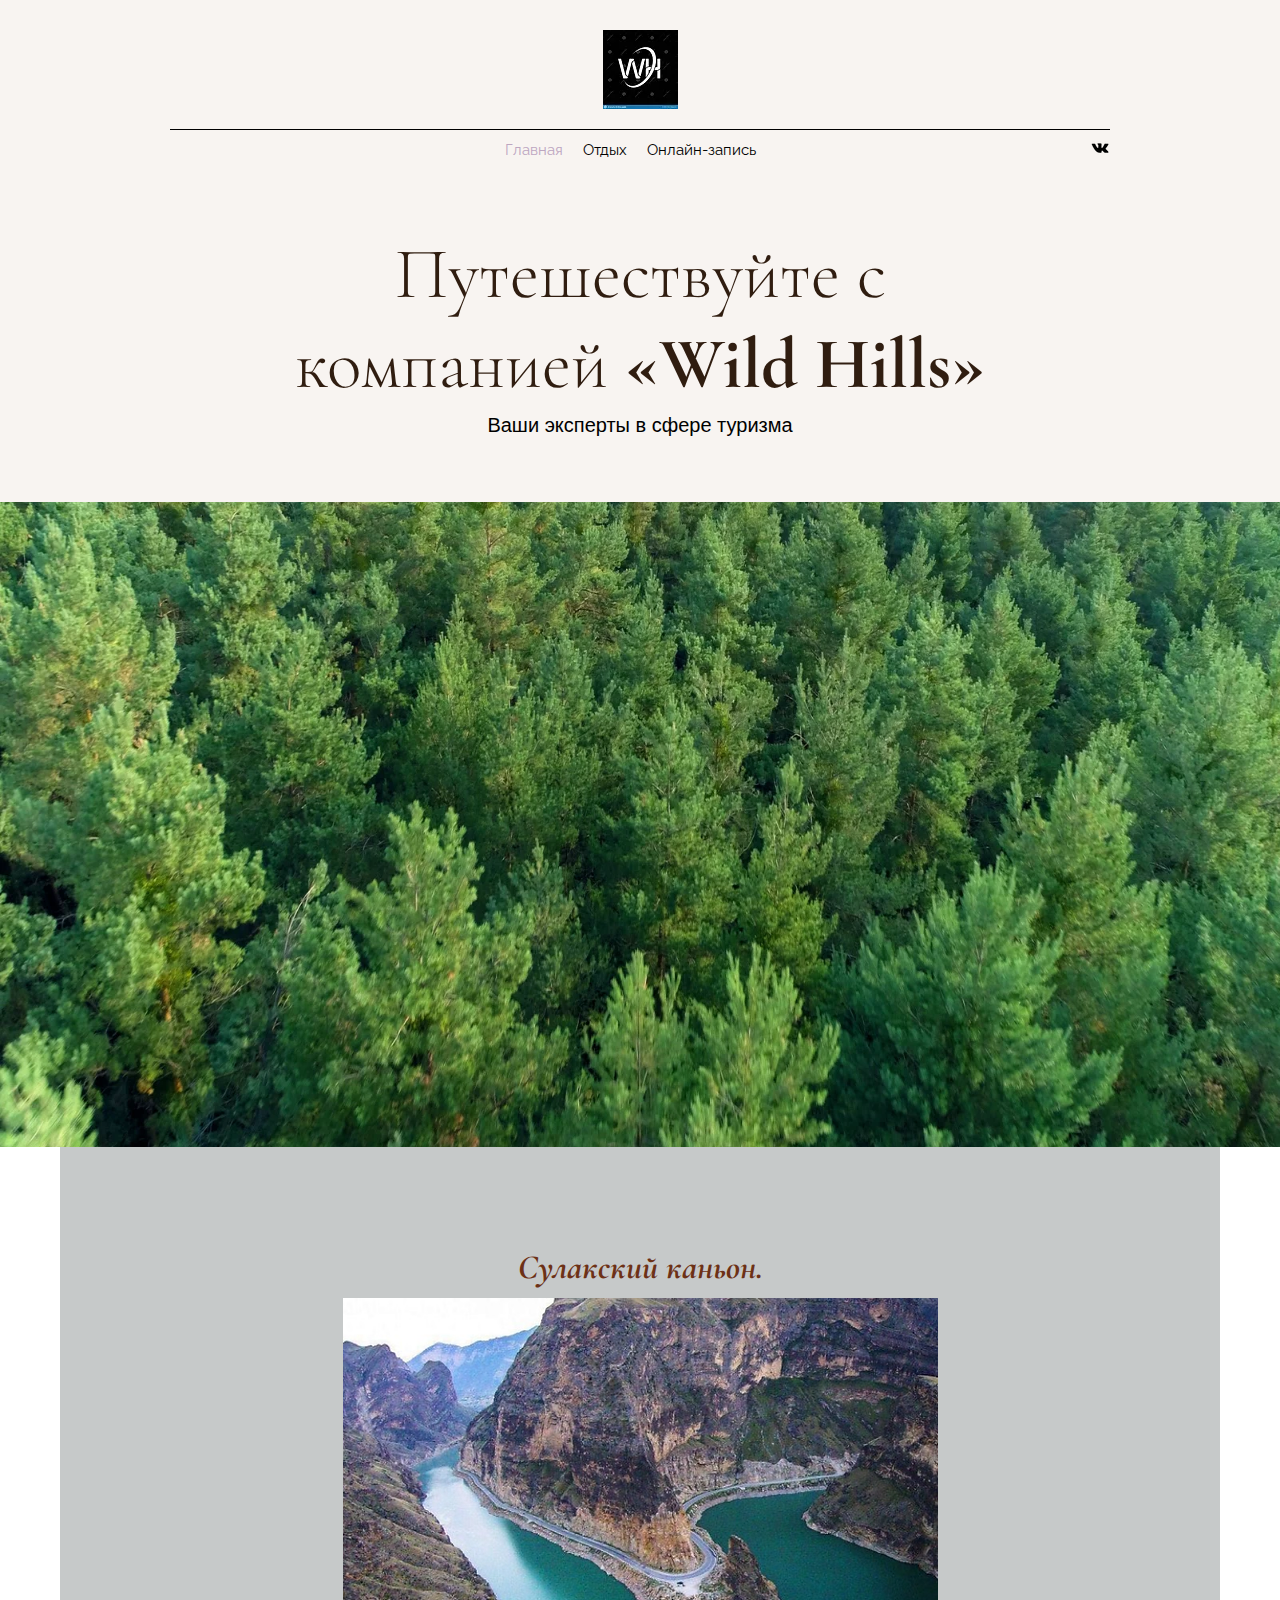
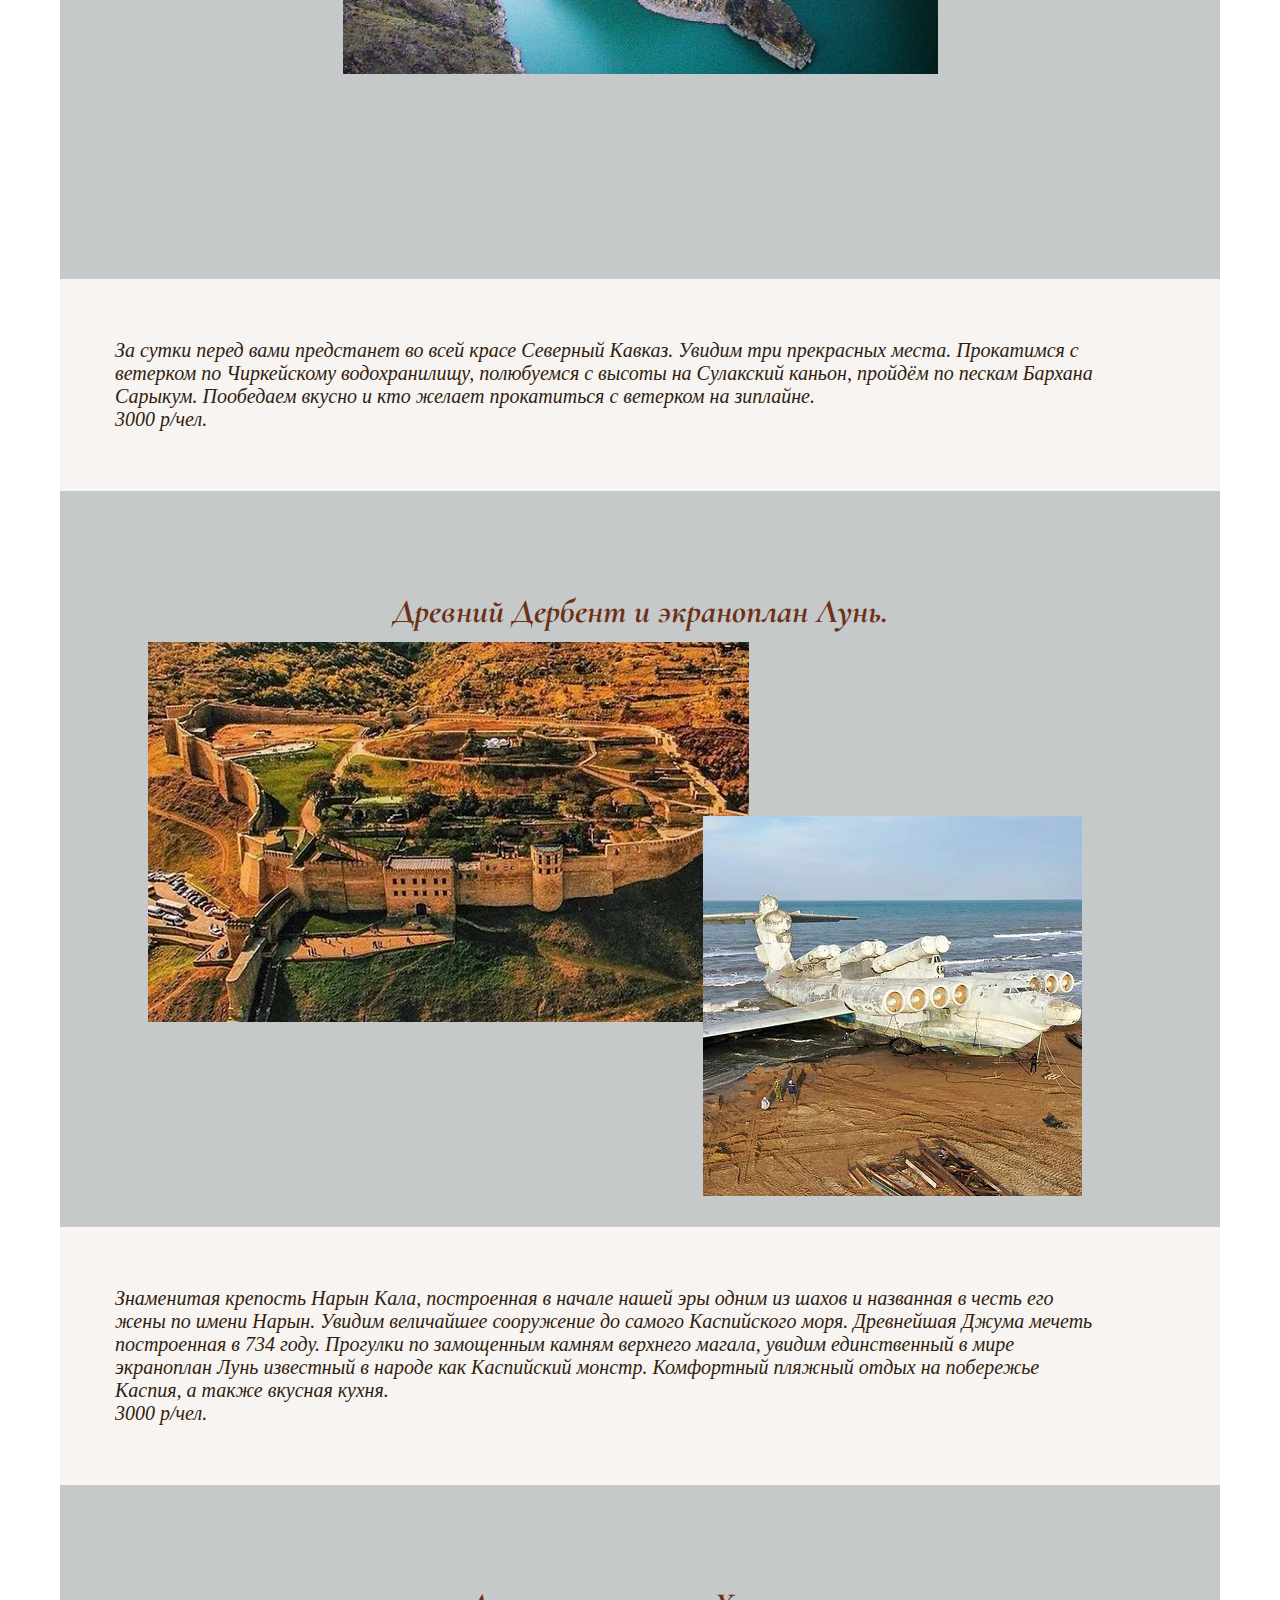
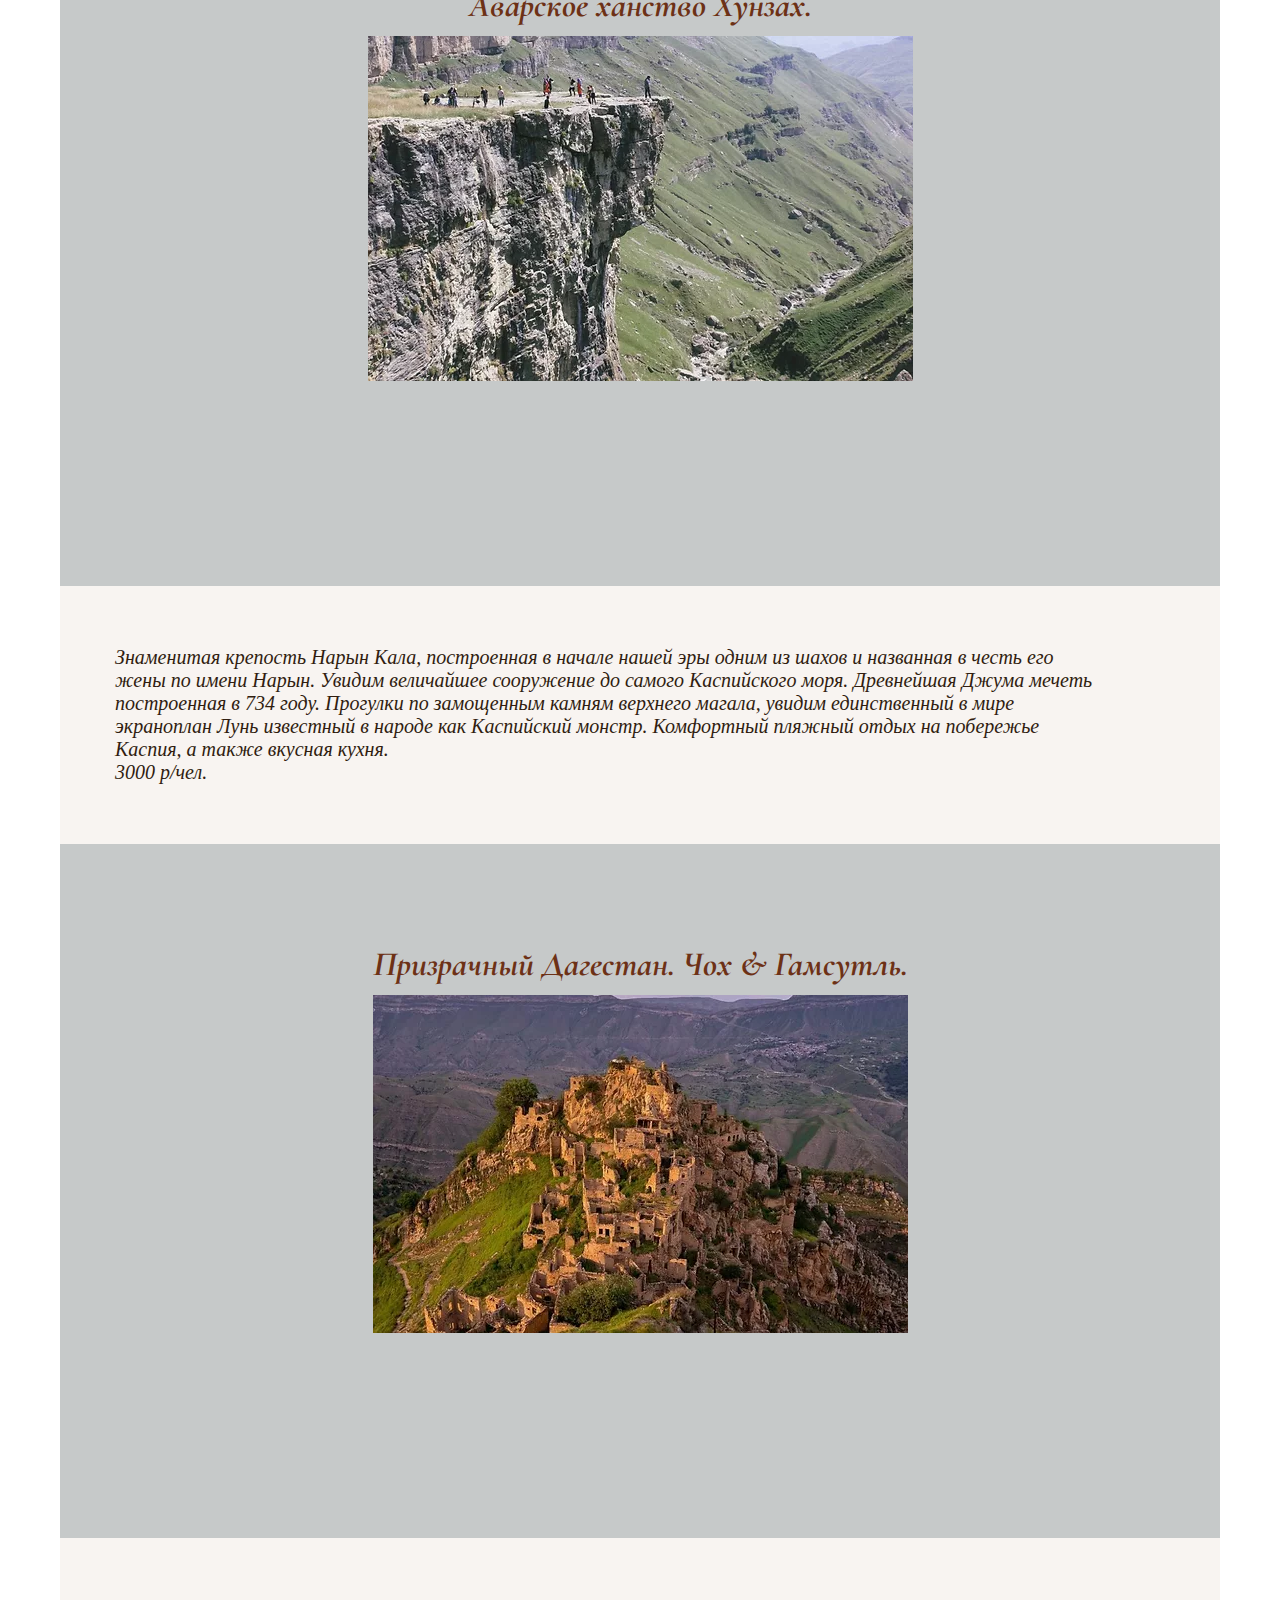
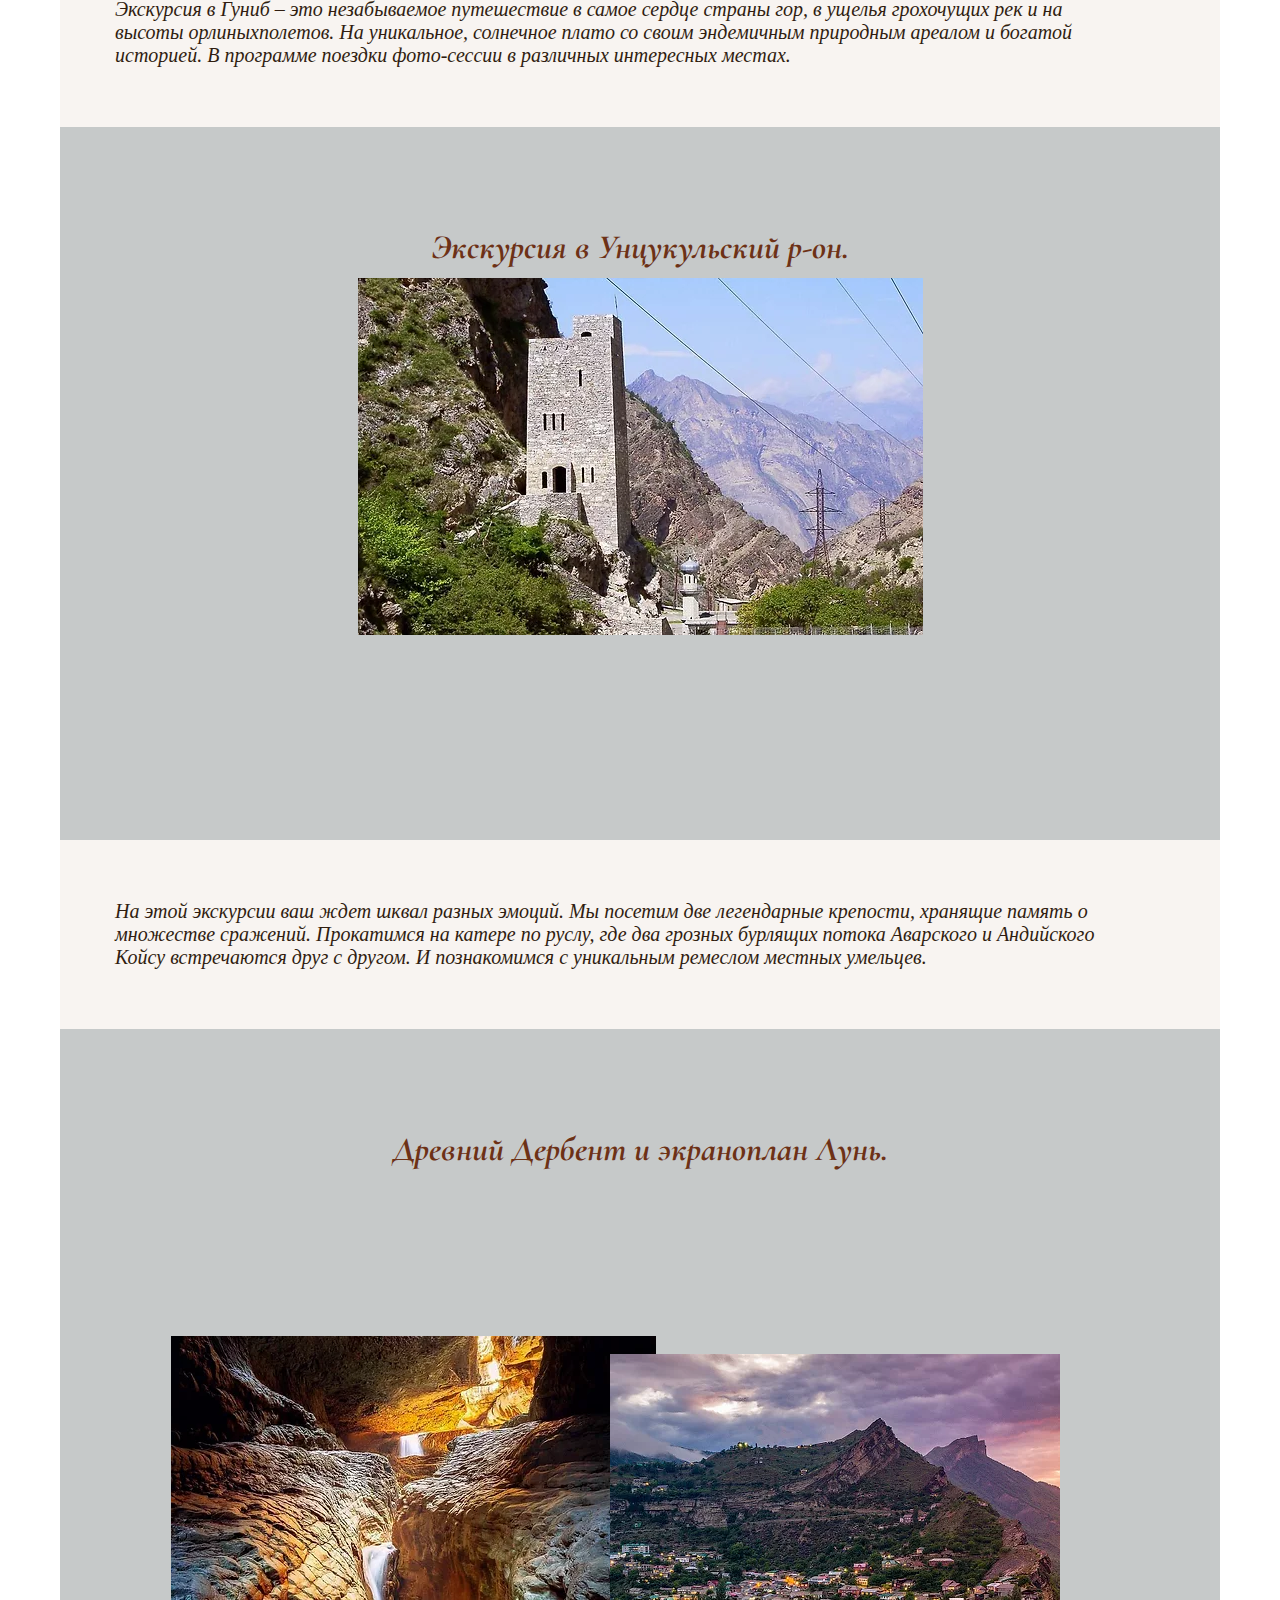
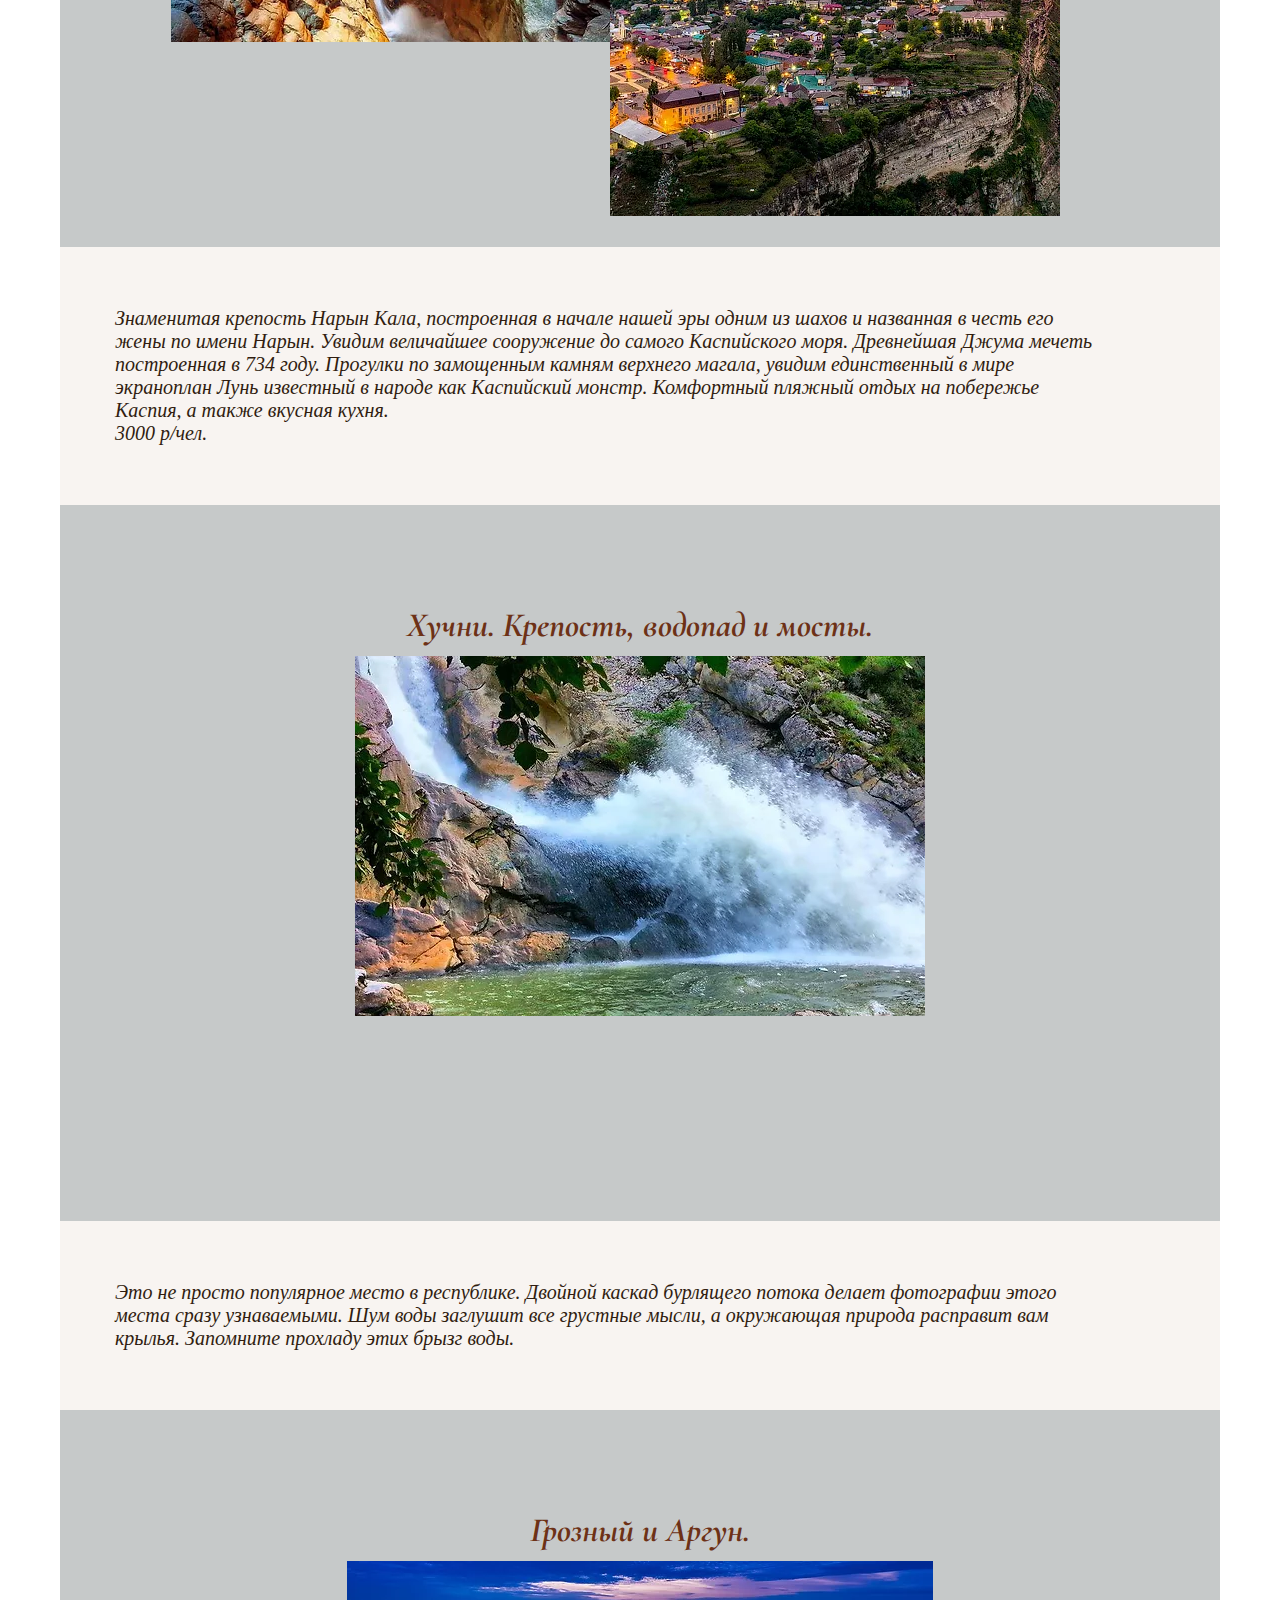
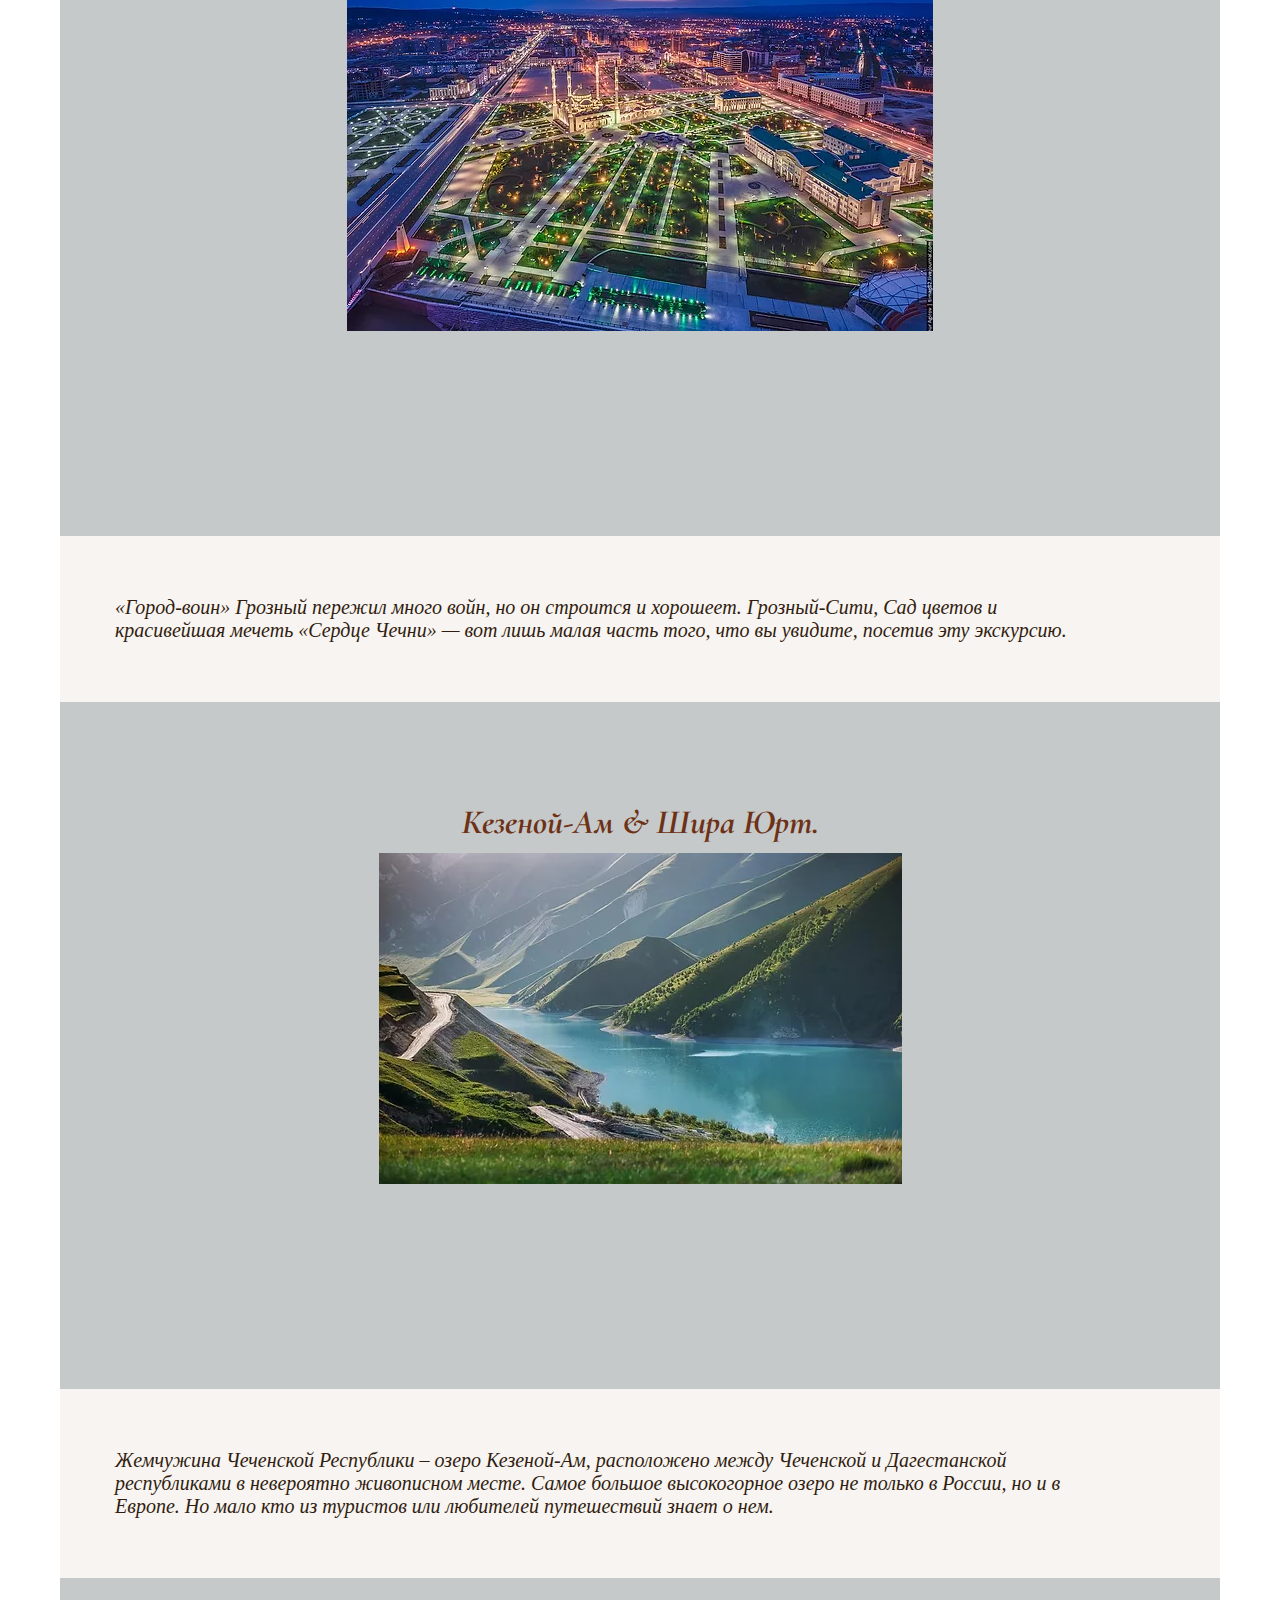
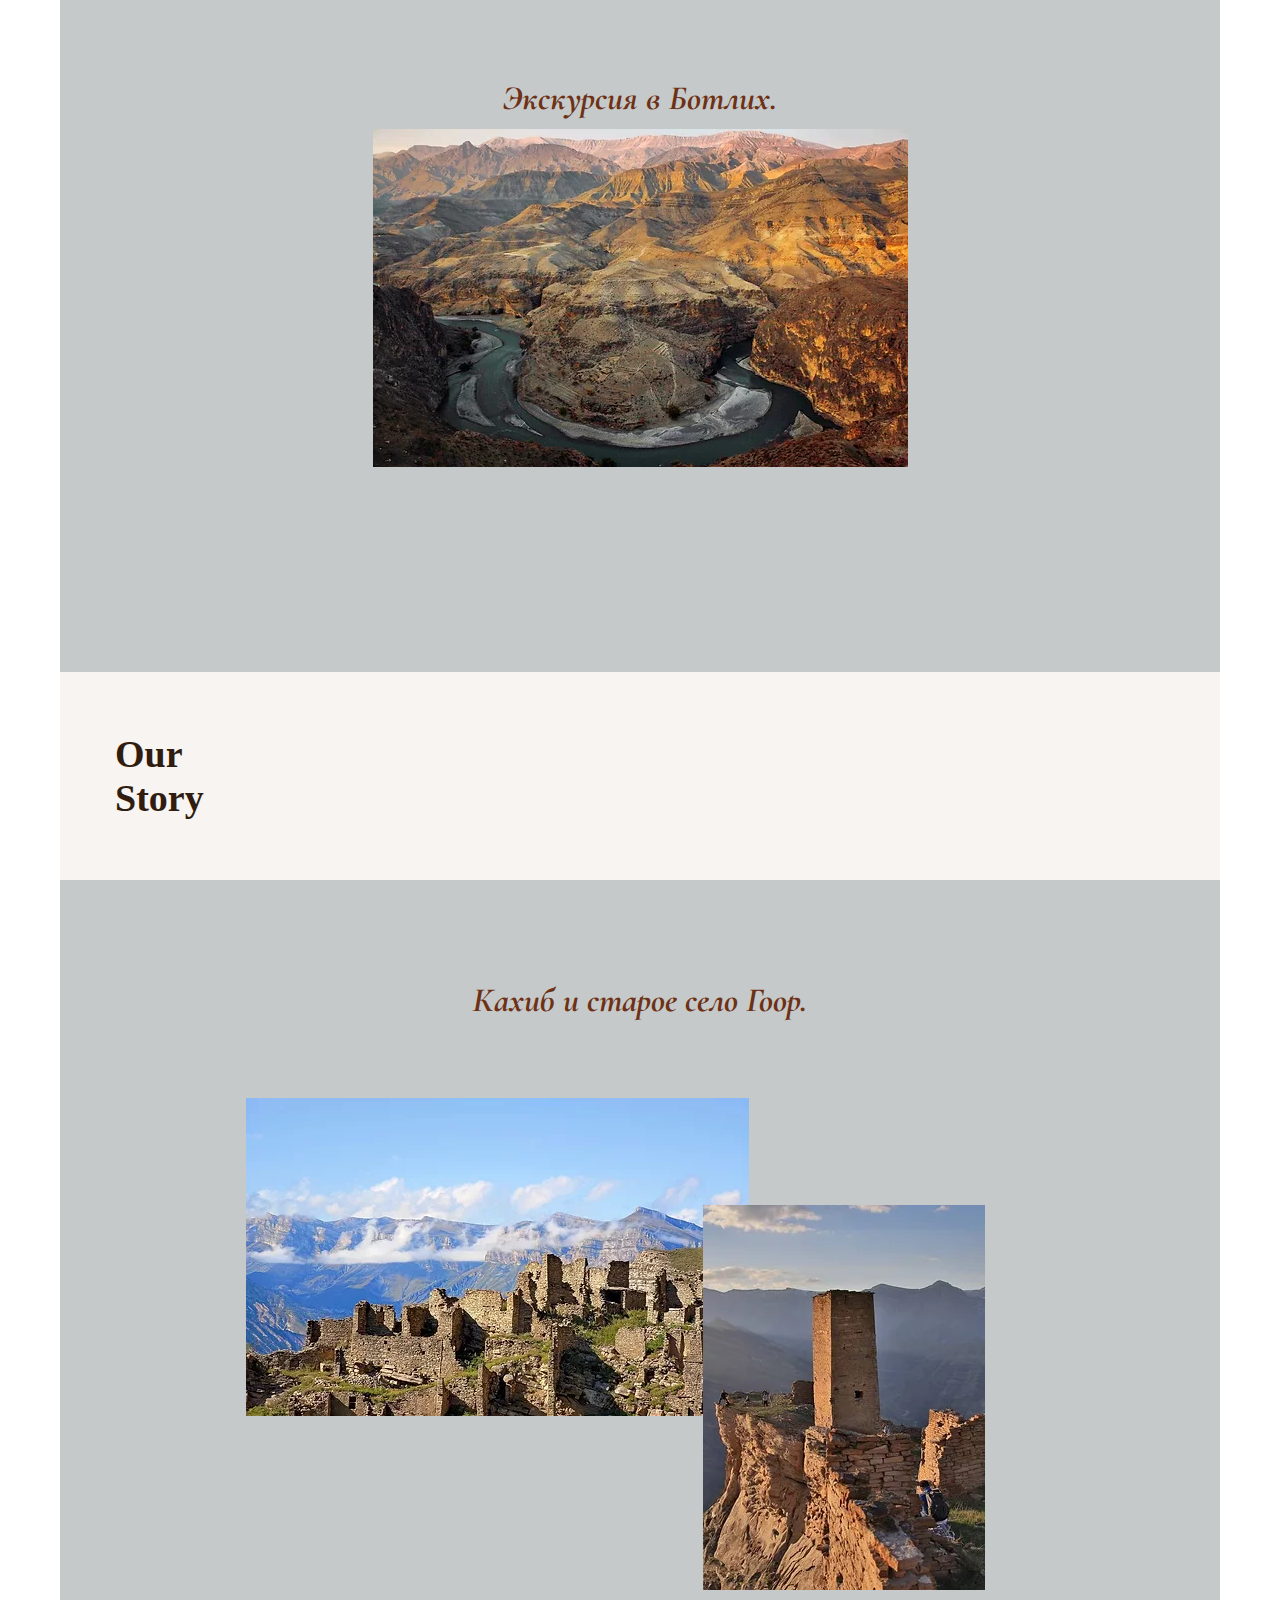
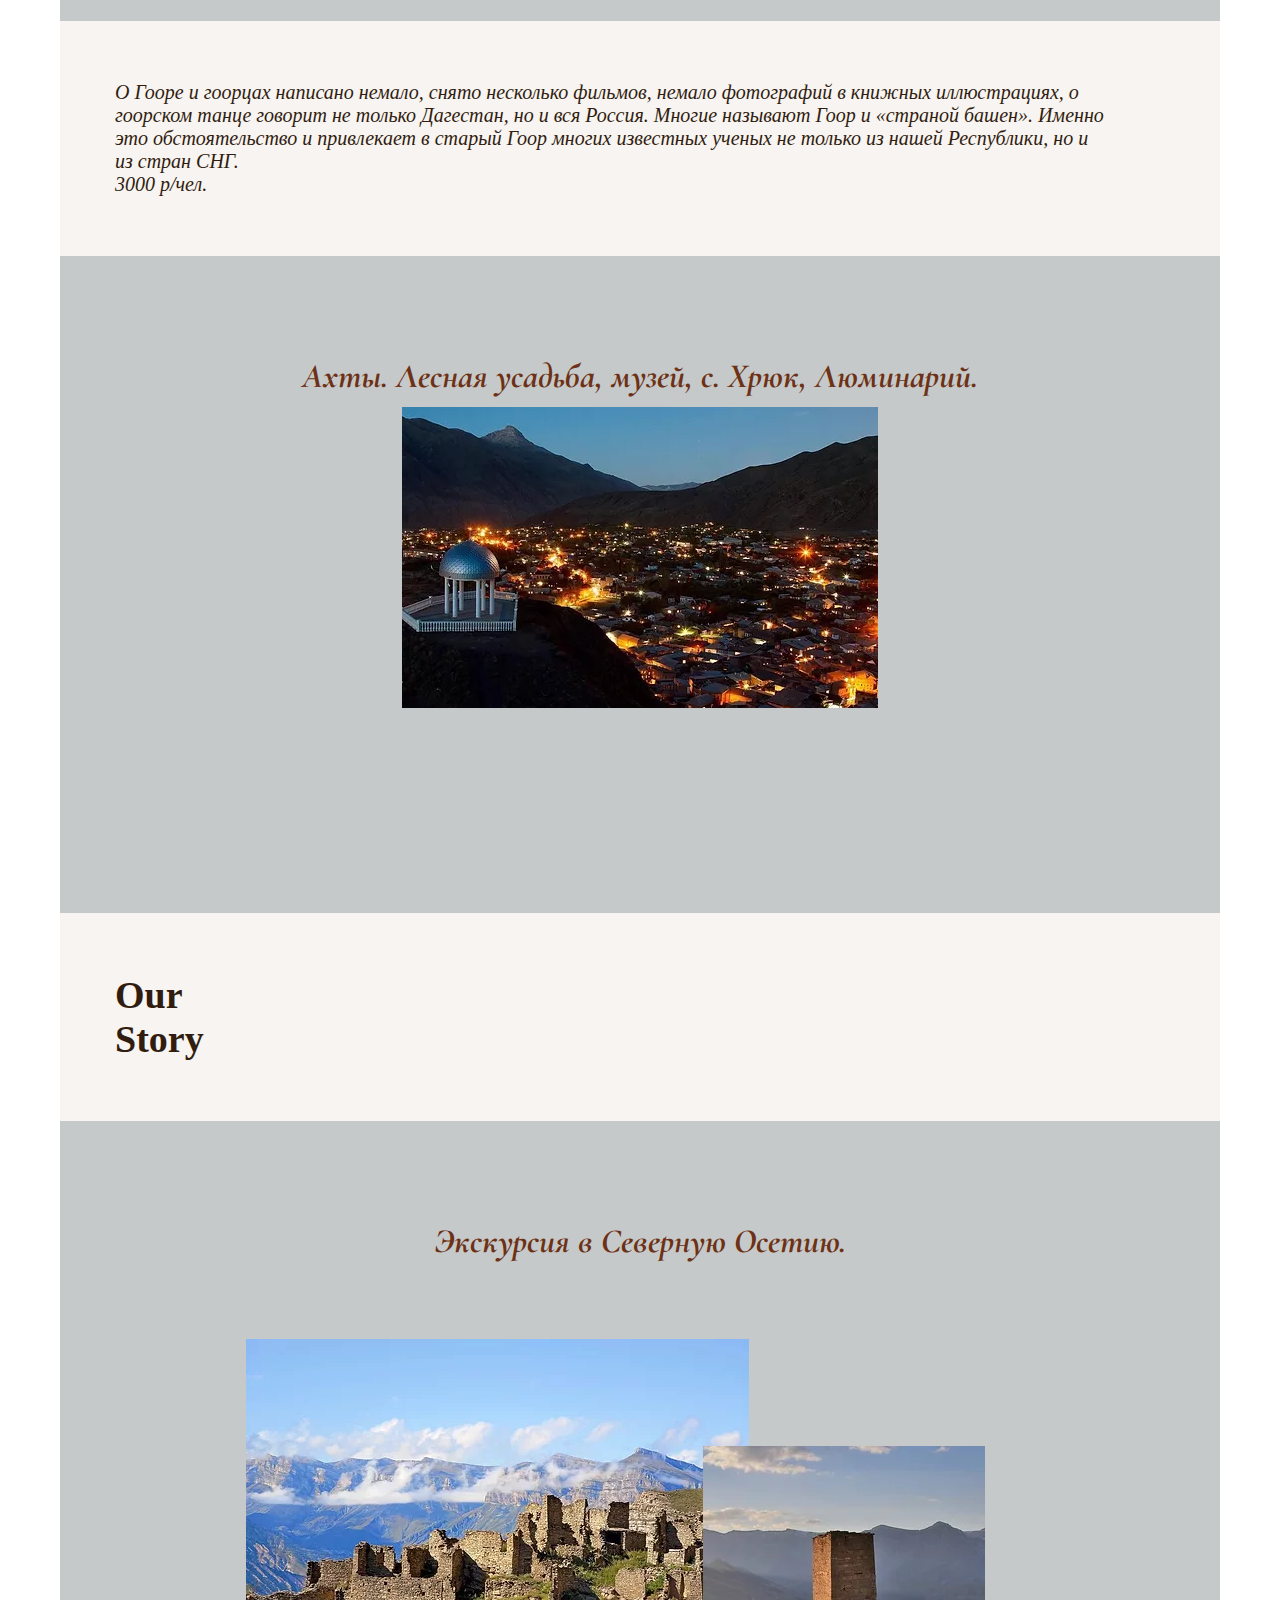
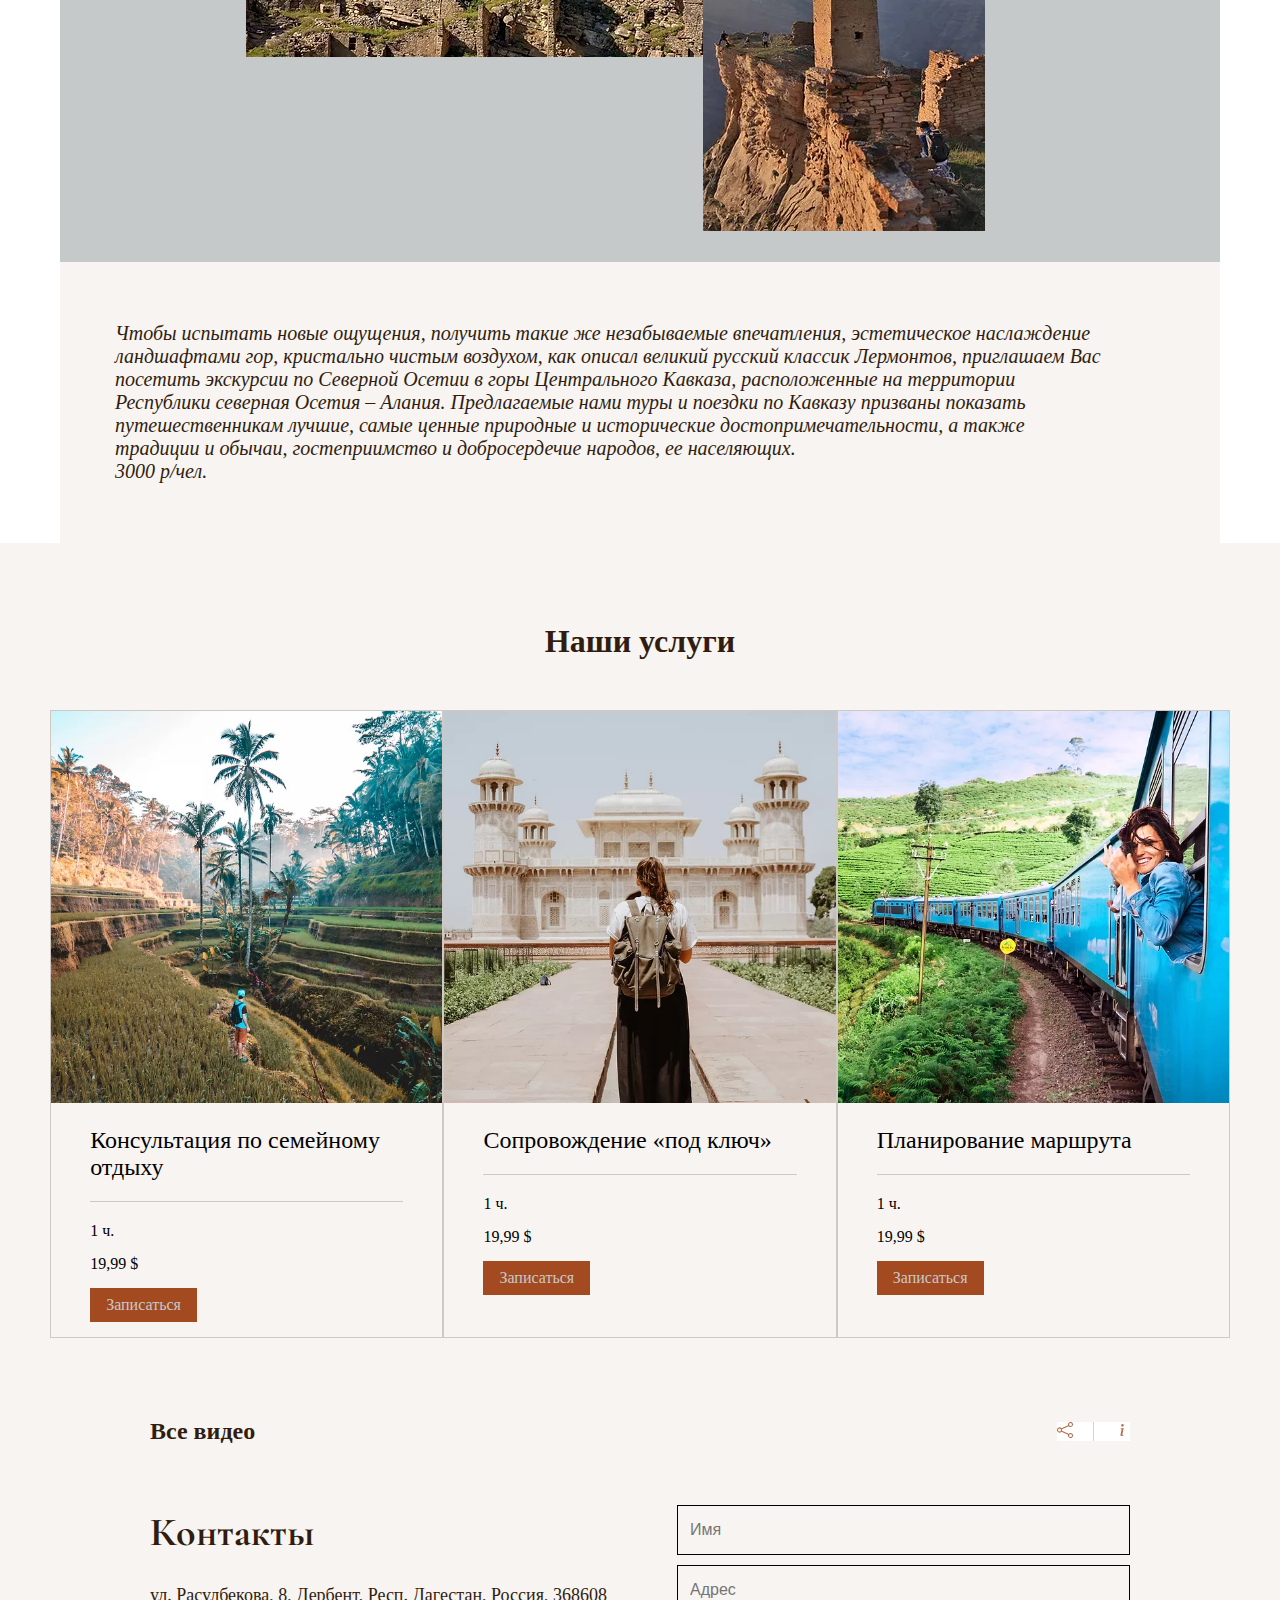
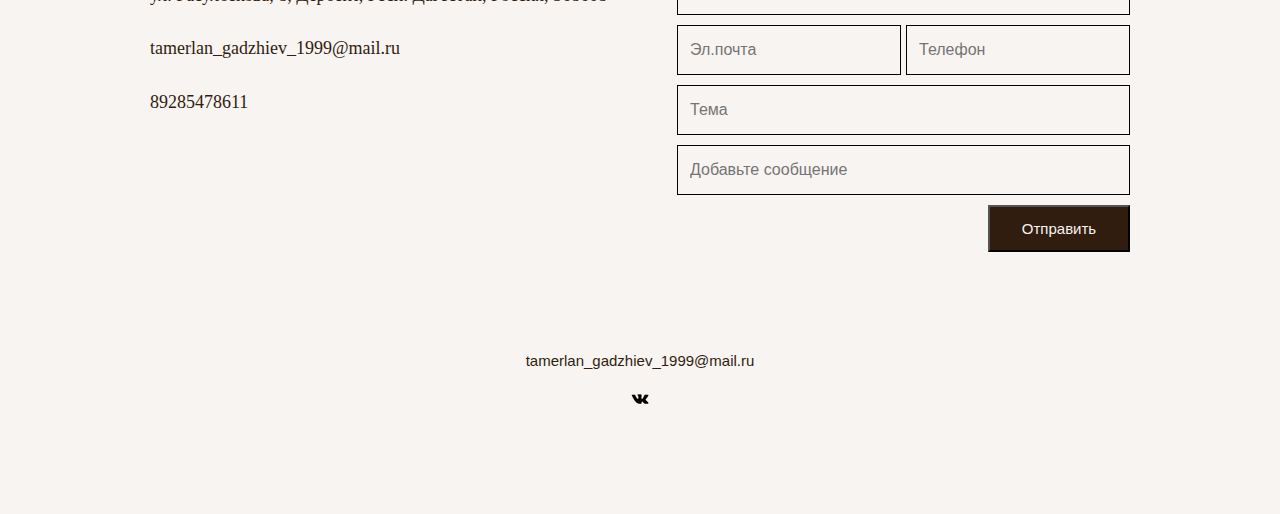
==== index.html @ 799ea2af "Add files via upload" ====
<!DOCTYPE html>
<html lang="en">
<head>
  <meta charset="UTF-8">
  <meta http-equiv="X-UA-Compatible" content="IE=edge">
  <meta name="viewport" content="width=device-width, initial-scale=1.0">
  <link rel="preconnect" href="https://fonts.googleapis.com">
  <link rel="preconnect" href="https://fonts.gstatic.com" crossorigin>
  <link href="https://fonts.googleapis.com/css2?family=Cormorant+Garamond:wght@600&family=Raleway:wght@200&display=swap"
    rel="stylesheet">
  <link rel="stylesheet" href="css/style.css">
  <title>Главная | Wild Hills</title>
</head>
<body>
   <header class="header">
     <div class="container">
       <div class="header-logo">
          <img src="img/logo.webp" alt="Logo Wild-Hills">
       </div>
        <hr>
        <nav class="header-nav">
          <ul class="menu">
            <li class="header-menu__item"><a class="header-menu__link active" href="/">Главная</a></li>
            <li class="header-menu__item"><a class="header-menu__link" href="rest.html">Отдых</a></li>
            <li class="header-menu__item"><a class="header-menu__link" href="appoinment.html">Онлайн-запись</a></li>
          </ul>
          <div class="header-vk__link"><a href="https://vk.com/id335715864"><img src="img/vk.webp" alt="VK"></a></div>
        </nav>
     </div>
   </header>
  <main class="pages-container">
   <section class="travel">
     <div class="container">
      <p class="travel-title">Путешествуйте с <br> компанией <span class="travel-wild-hills">«Wild Hills»</span></p>
      <p class="travel-text">Ваши эксперты в сфере туризма</p>
     </div>
   </section>
   
    <section class="bg-tree">
      <img src="img/bg-tree.webp" alt="Video Nature" class="bg-tree-img">
    </section>

        <section class="contents">
          <div class="content-container">
            <div class="content">
              <div class="content-header">
                <h2 class="content-title">Сулакский каньон.</h2>
                <div class="content-image"><img src="img/sulak-canyon.webp" alt=""></div>
              </div>
            </div>
            <div class="content-information">
              <p class="content-information__text">За сутки перед вами предстанет во всей красе Северный Кавказ. Увидим три прекрасных места. Прокатимся с ветерком по
                Чиркейскому водохранилищу, полюбуемся с высоты на Сулакский каньон, пройдём по пескам Бархана Сарыкум. Пообедаем
                вкусно
                и кто желает прокатиться с ветерком на зиплайне.
              </p>
              <p class="content-information__price"> <span class="content-information-span__price">3000</span> р/чел.</p>
            </div>
          </div>
        </section>
        
        <section class="contents">
          <div class="content-container">
            <div class="content">
              <div class="content-header">
                <h2 class="content-title">Древний Дербент и экраноплан Лунь.</h2>
                <div class="content-image">
                  <div class="content-image-flex">
                    <img class="content-image_derbent" src="img/derbent.webp" alt="">
                    <img class="content-image_lun" src="img/lun.webp" alt="">
                  </div>
                </div>
              </div>
            </div>
            <div class="content-information">
              <p class="content-information__text">Знаменитая крепость Нарын Кала, построенная в начале нашей эры одним из шахов и названная в честь его жены по имени
              Нарын. Увидим величайшее сооружение до самого Каспийского моря. Древнейшая Джума мечеть построенная в 734 году. Прогулки
              по замощенным камням верхнего магала, увидим единственный в мире экраноплан Лунь известный в народе как Каспийский
              монстр. Комфортный пляжный отдых на побережье Каспия, а также вкусная кухня.
              </p>
              <p class="content-information__price"> <span class="content-information-span__price">3000</span> р/чел.</p>
            </div>
          </div>
        </section>

        <section class="contents">
          <div class="content-container">
            <div class="content">
              <div class="content-header">
                <h2 class="content-title">Аварское ханство Хунзах.</h2>
                <div class="content-image">
                  <img src="img/khunzahk.webp" alt="Аварское ханство Хунзах">
                </div>
              </div>
            </div>
            <div class="content-information">
              <p class="content-information__text">Знаменитая крепость Нарын Кала, построенная в начале нашей эры одним из шахов
                и названная в честь его жены по имени
                Нарын. Увидим величайшее сооружение до самого Каспийского моря. Древнейшая Джума мечеть построенная в 734 году.
                Прогулки
                по замощенным камням верхнего магала, увидим единственный в мире экраноплан Лунь известный в народе как
                Каспийский
                монстр. Комфортный пляжный отдых на побережье Каспия, а также вкусная кухня.
              </p>
              <p class="content-information__price"> <span class="content-information-span__price">3000</span> р/чел.</p>
            </div>
          </div>
        </section>

        <section class="contents">
          <div class="content-container">
            <div class="content">
              <div class="content-header">
                <h2 class="content-title">Призрачный Дагестан. Чох & Гамсутль.</h2>
                <div class="content-image">
                  <img src="img/gamsutl.webp" alt="Аварское ханство Хунзах">
                </div>
              </div>
            </div>
            <div class="content-information">
              <p class="content-information__text">Экскурсия в Гуниб – это незабываемое путешествие в самое сердце страны гор, в ущелья грохочущих рек и на высоты орлиныхполетов. На уникальное, солнечное плато со своим эндемичным природным ареалом и богатой историей. В программе поездки фото-сессии в различных интересных местах.
              </p>
            </div>
          </div>
        </section>

        <section class="contents">
          <div class="content-container">
            <div class="content">
              <div class="content-header">
                <h2 class="content-title">Экскурсия в Унцукульский р-он.</h2>
                <div class="content-image">
                  <img src="img/gymrynskaya-bashnya.webp" alt="Аварское ханство Хунзах">
                </div>
              </div>
            </div>
            <div class="content-information">
              <p class="content-information__text">На этой экскурсии ваш ждет шквал разных эмоций. Мы посетим две легендарные крепости, хранящие память о множестве
              сражений. Прокатимся на катере по руслу, где два грозных бурлящих потока Аварского и Андийского Койсу встречаются друг с
              другом. И познакомимся с уникальным ремеслом местных умельцев.
              </p>
            </div>
          </div>
        </section>

        <section class="contents">
          <div class="content-container">
            <div class="content">
              <div class="content-header">
                <h2 class="content-title">Древний Дербент и экраноплан Лунь.</h2>
                <div class="content-image">
                  <div class="content-image-flex">
                    <img class="content-image_derbent" src="img/waterfall.webp" alt="">
                    <img class="content-image_lun" src="img/gunib.webp" alt="">
                  </div>
                </div>
              </div>
            </div>
            <div class="content-information">
              <p class="content-information__text">Знаменитая крепость Нарын Кала, построенная в начале нашей эры одним из шахов
                и названная в честь его жены по имени
                Нарын. Увидим величайшее сооружение до самого Каспийского моря. Древнейшая Джума мечеть построенная в 734 году.
                Прогулки
                по замощенным камням верхнего магала, увидим единственный в мире экраноплан Лунь известный в народе как
                Каспийский
                монстр. Комфортный пляжный отдых на побережье Каспия, а также вкусная кухня.
              </p>
              <p class="content-information__price"> <span class="content-information-span__price">3000</span> р/чел.</p>
            </div>
          </div>
        </section>

        <section class="contents">
          <div class="content-container">
            <div class="content">
              <div class="content-header">
                <h2 class="content-title">Хучни. Крепость, водопад и мосты.</h2>
                <div class="content-image">
                  <img src="img/huchninskij-vodopad.webp" alt="Аварское ханство Хунзах">
                </div>
              </div>
            </div>
            <div class="content-information">
              <p class="content-information__text">Это не просто популярное место в республике. Двойной каскад бурлящего потока делает фотографии этого места сразу узнаваемыми. Шум воды заглушит все грустные мысли, а окружающая природа расправит вам крылья. Запомните прохладу этих
              брызг воды.
              </p>
            </div>
          </div>
        </section>

        <section class="contents">
          <div class="content-container">
            <div class="content">
              <div class="content-header">
                <h2 class="content-title">Грозный и Аргун.</h2>
                <div class="content-image">
                  <img src="img/grozny-argun.webp" alt="Аварское ханство Хунзах">
                </div>
              </div>
            </div>
            <div class="content-information">
              <p class="content-information__text">«Город-воин» Грозный пережил много войн, но он строится и хорошеет. Грозный-Сити, Сад цветов и красивейшая мечеть «Сердце Чечни» — вот лишь малая часть того, что вы увидите, посетив эту экскурсию.
              </p>
            </div>
          </div>
        </section>

        <section class="contents">
          <div class="content-container">
            <div class="content">
              <div class="content-header">
                <h2 class="content-title">Кезеной-Ам & Шира Юрт.</h2>
                <div class="content-image">
                  <img src="img/kezenoy.webp" alt="Аварское ханство Хунзах">
                </div>
              </div>
            </div>
            <div class="content-information">
              <p class="content-information__text">Жемчужина Чеченской Республики – озеро Кезеной-Ам, расположено между Чеченской и Дагестанской республиками в невероятно живописном месте. Самое большое высокогорное озеро не только в России, но и в Европе. Но мало кто из туристов или
              любителей путешествий знает о нем.
              </p>
            </div>
          </div>
        </section>

        <section class="contents">
          <div class="content-container">
            <div class="content">
              <div class="content-header">
                <h2 class="content-title">Экскурсия в Ботлих.</h2>
                <div class="content-image">
                  <img src="img/botlihskij.webp" alt="Аварское ханство Хунзах">
                </div>
              </div>
            </div>
            <div class="content-information">
              <h1 class="content-information__story">
                Our <br> Story
              </h1>
            </div>
          </div>
        </section>

        <section class="contents">
          <div class="content-container">
            <div class="content">
              <div class="content-header">
                <h2 class="content-title">Кахиб и старое село Гоор.</h2>
                <div class="content-image">
                  <div class="content-image-flex">
                    <img class="content-image_derbent" src="img/kahib.webp" alt="">
                    <img class="content-image_lun" src="img/goor.webp" alt="">
                  </div>
                </div>
              </div>
            </div>
            <div class="content-information">
              <p class="content-information__text">О Гооре и гоорцах написано немало, снято несколько фильмов, немало фотографий в книжных иллюстрациях, о гоорском танце говорит не только Дагестан, но и вся Россия. Многие называют Гоор и «страной башен». Именно это обстоятельство и
              привлекает в старый Гоор многих известных ученых не только из нашей Республики, но и из стран СНГ.
              </p>
              <p class="content-information__price"> <span class="content-information-span__price">3000</span> р/чел.</p>
            </div>
          </div>
        </section>

        <section class="contents">
          <div class="content-container">
            <div class="content">
              <div class="content-header">
                <h2 class="content-title">Ахты. Лесная усадьба, музей, с. Хрюк, Люминарий.</h2>
                <div class="content-image">
                    <img class="content-image_derbent" src="img/forest.webp" alt="">
                </div>
              </div>
            </div>
            <div class="content-information">
              <h1 class="content-information__story">
                Our <br> Story
              </h1>
            </div>
          </div>
        </section>

        <section class="contents">
          <div class="content-container">
            <div class="content">
              <div class="content-header">
                <h2 class="content-title">Экскурсия в Северную Осетию.</h2>
                <div class="content-image">
                  <div class="content-image-flex">
                    <img class="content-image_derbent" src="img/kahib.webp" alt="">
                    <img class="content-image_lun" src="img/goor.webp" alt="">
                  </div>
                </div>
              </div>
            </div>
            <div class="content-information">
              <p class="content-information__text">Чтобы испытать новые ощущения, получить такие же незабываемые впечатления, эстетическое наслаждение ландшафтами гор, кристально чистым воздухом, как описал великий русский классик Лермонтов, приглашаем Вас посетить экскурсии по Северной Осетии в горы Центрального Кавказа, расположенные на территории Республики северная Осетия – Алания. Предлагаемые нами туры и поездки по Кавказу призваны показать путешественникам лучшие, самые ценные природные и исторические
              достопримечательности, а также традиции и обычаи, гостеприимство и добросердечие народов, ее населяющих.
              </p>
              <p class="content-information__price"> <span class="content-information-span__price">3000</span> р/чел.</p>
            </div>
          </div>
        </section>
  </main>

  <section class="services">
    <div class="services-container">
      <h1 class="services-title">Наши услуги</h1>
      <div class="service-content">
        <div class="service">
            <img src="img/famile-advice.webp" alt="family advice">
            <div class="service-footer">
            <p class="service-text">Консультация по семейному отдыху</p>
            <div class="service-hour">
              1 ч.
            </div>
            <div class="service-price">
              19,99 $
            </div>
            <button class="service-btn">Записаться</button>
          </div>
        </div>
        <div class="service">
          <img src="img/turnkey-support.webp" alt="turnkey-support">
          <div class="service-footer">
            <p class="service-text">Сопровождение «под ключ»</p>
            <div class="service-hour">
              1 ч.
            </div>
            <div class="service-price">
              19,99 $
            </div>
            <button class="service-btn">Записаться</button>
          </div>
        </div>
        <div class="service">
            <img src="img/route-planning.webp" alt="route-planning">
            <div class="service-footer">
            <p class="service-text">Планирование маршрута</p>
            <div class="service-hour">
              1 ч.
            </div>
            <div class="service-price">
              19,99 $
            </div>
            <button class="service-btn">Записаться</button>
          </div>
        </div>
      </div>
    </div>
  </section>
  <section class="all-video">
    <div class="all-video-container">
      <div class="all-video-header">
        <h2 class="all-video-title">Все видео</h2>
        <div class="all-video-btns">
          <button class="all-video-btn-share"><svg xmlns="http://www.w3.org/2000/svg" width="16" height="16" fill="currentColor"
              class="bi bi-share" viewBox="0 0 16 16"> <path d="M13.5 1a1.5 1.5 0 1 0 0 3 1.5 1.5 0 0 0 0-3zM11 2.5a2.5 2.5 0 1 1 .603 1.628l-6.718 3.12a2.499 2.499 0 0 1 0 1.504l6.718 3.12a2.5 2.5 0 1 1-.488.876l-6.718-3.12a2.5 2.5 0 1 1 0-3.256l6.718-3.12A2.5 2.5 0 0 1 11 2.5zm-8.5 4a1.5 1.5 0 1 0 0 3 1.5 1.5 0 0 0 0-3zm11 5.5a1.5 1.5 0 1 0 0 3 1.5 1.5 0 0 0 0-3z"/></svg></button>
          <button class="all-video-btn"><svg xmlns="http://www.w3.org/2000/svg" width="16" height="16" fill="currentColor" class="bi bi-info-lg"
            viewBox="0 0 16 16"><path d="m9.708 6.075-3.024.379-.108.502.595.108c.387.093.464.232.38.619l-.975 4.577c-.255 1.183.14 1.74 1.067 1.74.72 0 1.554-.332 1.933-.789l.116-.549c-.263.232-.65.325-.905.325-.363 0-.494-.255-.402-.704l1.323-6.208Zm.091-2.755a1.32 1.32 0 1 1-2.64 0 1.32 1.32 0 0 1 2.64 0Z"/></svg></button>
        </div>
      </div>
    </div>
  </section>
  <section class="contacts">
    <div class="contacts-container">
      <div class="contacts-cols">
        <div class="contact">
          <h1 class="contact-title">
            Контакты
          </h1>
          <p class="address">
            ул. Расулбекова, 8, Дербент, Респ. Дагестан, Россия, 368608
          </p>
          <p class="email">tamerlan_gadzhiev_1999@mail.ru</p>
          <a href="tel:89285478611" class="phone-number">89285478611</a>
        </div>
        <div class="contact-forms">
          <input class="contact-form" type="text" placeholder="Имя">
          <input class="contact-form" type="text" placeholder="Адрес">
          <div class="contact-forms-flex">
            <input class="contact-form contact-form-right" type="text" placeholder="Эл.почта">
            <input class="contact-form" type="text" placeholder="Телефон">
          </div>
          <input class="contact-form" type="text" placeholder="Тема">
          <input class="contact-form" type="text" placeholder="Добавьте сообщение">
          <button class="contact-btn" type="submit">Отправить</button>
        </div>
      </div>
    </div>
  </section>

  <footer class="footer">
    <div class="footer-container">
      <p class="footer-email">
        tamerlan_gadzhiev_1999@mail.ru
      </p>
      <a href="https://vk.com/id335715864" class="footer-vk-link"><img src="img/vk.webp" alt="VK"></a>
    </div>
  </footer>
</body>
</html>
---- css/style.css ----
* {
  margin: 0;
  padding: 0;
  box-sizing: border-box;
}
body {
  font-family: 'Cormorant Garamond', serif;
}
hr {
  border: none;
  color: #000;
  background-color: #000;
  height: 1px;
}
.header {
  padding-top: 30px;
  background-color: rgba(248, 244, 241);
}
.container {
  max-width: 940px;
  margin: 0 auto;
}
.header-logo {
  text-align: center;
  margin-bottom: 15px;
}
.header-nav {
  display: flex;
  align-items: center;
  font-family: 'Raleway', sans-serif;
}
.header-nav .menu {
  display: flex;
  margin: 0 auto;
}
.header-nav .menu .header-menu__item .active {
  color: #bda6c1;
}
.header-menu__item {
  list-style-type: none;
  margin: 10px;
}
.header-menu__link {
  text-decoration: none;
  color: #000000;
  font-size: 15px;
}
.header-menu__link:hover {
  color: #bda6c1;
  transition: color 0.3s ease;
}

/* Pages Container */
.pages-container {
  font-style: italic;
}

/* Travel */
.travel {
  background-color: rgba(248, 244, 241, 1);
  padding: 60px;
  font-style: normal;
}
.travel-title {
  font-size: 72px;
  line-height: 1.25em;
  text-align: center;
  color: #301D10;
  font-weight: 100;
}
.travel-wild-hills {
  font-weight: bold;
  color:rgb(48, 29, 16);
}
.travel-text {
  font-family: Arial, Helvetica, sans-serif;
  text-align: center;
  line-height: 1.67em;
  font-size: 20px;
}

/* BG Tree */
.bg-tree {
  height: 645px;
}
.bg-tree-img {
  width: 100%;
  height: 100%;
}

/* Contents */
.content-container {
  width: calc(100% - 60px - 60px);
  margin: 0 auto;
}
.content {
  background-color: rgba(198, 201, 201, 1);
}
.content-title {
  text-align: center;
  padding: 100px 0 10px 0;
  font-size: 34px;
  font-style: italic;
  color: #6d3116;
}
.content-image {
  text-align: center;
  padding-bottom: 200px;
}
.content-image-flex img {
  position: relative;
}
.content-image_derbent {
  left: 0;
  right: 0;
  top: 0;
  bottom: 0;
}
.content-image_lun {
  left: -50px;
  right: 0;
  top: 174px;
  bottom: 0;
}
.content-information {
  padding: 60px 0 60px 55px;
  background-color: rgb(248, 244, 241);
  color: #301D10;
  font-size: 20px;
  font-family: serif;
  line-height: normal;
  font-stretch: 100%;
}
.content-information__text {
  width: 994px;
}
.content-information__story {
  font-size: 38px;
  color: #301D10;
  font-style: normal;
}

/* Services */
.services {
  font-family: serif;
  background-color: rgba(248, 244, 241);
  padding-top: 60px;
}
.services-container {
  width: calc(100% - 30px - 30px);
  min-width: auto;
  margin: 0 auto;
  padding: 20px;
}
.service-content {
  display: flex;
  justify-content: space-between;
}
.service {
  max-width: 577px;
  border: 1px solid rgba(48, 29, 16, 0.2);
}
.service img {
  width: 100%;
  cursor: pointer;
}
.service img:hover {
  transition: filter 0.5s linear;
  filter: opacity(0.7);
}
.services-title {
  font-size: 32px;
  color: #301D10;
  text-align: center;
  margin-bottom: 50px;
}
.service-footer {
  width: 80%;
  margin: 0 auto;
  font-size: 24px;
  color: 301D10;
}
.service-text {
  margin: 20px 0;
  padding-bottom: 20px;
  border-bottom: 1px solid rgba(48, 29, 16, 0.2);;
}
.service-hour {
  font-size: 16px;
  margin-bottom: 15px;
}
.service-price {
  font-size: 16px;
  margin-bottom: 15px;
}
.service-btn {
  color: rgb(198 201 201);
  background-color: rgb(163, 74, 33);
  border-width: 0px;
  padding: 8px 16px;
  margin-bottom: 15px;
  font-size: 16px;
  cursor: pointer;
  font-family: serif;
}
.service-btn:hover {
  opacity: 0.8;
  transition: all 0.3s ease;
}

/* All Video */
.all-video {
  background-color: rgba(248, 244, 241);
  padding-top: 60px;
}
.all-video-container {
  max-width: 980px;
  margin: 0 auto;
}
.all-video-header {
  display: flex;
  justify-content: space-between;
  align-items: center;
}
.all-video-title {
  font-family: serif;
  font: 18px;
  color: rgb(48, 29, 16);
  font-style: normal;
}
.all-video-btns {
  display: flex;
  align-items: center;
}
.all-video-btn-share {
  border: none;
  border-right: 1px solid rgba(48, 29, 16, 0.2);
  background-color: #ffffff;
  padding-right: 20px;
  
}
.all-video-btn-share svg {
  color: rgba(163, 74, 33, 0.8);
  font-size: 24px;
  cursor: pointer;
}
.all-video-btn {
  border: none;
  background-color: #ffffff;
  padding-left: 20px;
  
}
.all-video-btn svg {
  color: rgba(163, 74, 33, 0.8);
  font-size: 24px;
  cursor: pointer;
}

/* Contacts */
.contacts {
  background-color: rgba(248, 244, 241);
  padding-top: 60px;
}
.contacts-container {
  max-width: 980px;
  margin: 0 auto;
}
.contacts-cols {
  display: flex;
  justify-content: space-between;
}
.contact-title {
  font-size: 40px;
  color: #301D10;
  margin-bottom: 20px;
  line-height: 1.35em;
}
.address {
  font-size: 18px;
  color: #301D10;
  font-family: serif;
  margin-bottom: 20px;
  line-height: 1.875em;
}
.email {
  font-size: 18px;
  color: #301D10;
  font-family: serif;
  margin-bottom: 20px;
  line-height: 1.875em;
}
.phone-number {
  font-size: 18px;
  color: #301D10;
  font-family: serif;
  line-height: 1.875em;
  text-decoration: none;
}
.contact-form {
  display: block;
  width: 100%;
  margin-bottom: 10px;
  border-radius: 0%;
  border: 1px solid #000;
  outline: none;
  background-color: rgba(248, 244, 241);
  padding: 3px 3px 3px 12px;
  height: 50px;
  font-size: 16px;
}
.contact-forms-flex {
  display: flex;
  align-items: center;
  justify-content: space-around;
}
.contact-forms-flex .contact-form-right {
  margin-right: 5px;
}
.contact-btn {
  font-size: 15px;
  font-family: Arial, Helvetica, sans-serif;
  color: #f8f4f1;
  background-color: #301D10;
  cursor: pointer;
  height: 47px;
  width: 142px;
  float: right;
}

/* Footer */
.footer {
  background-color: rgba(248, 244, 241);
  padding: 100px 0;
}
.footer-container {
  max-width: 980px;
  margin: 0 auto;
}
.footer-email {
  font-family: Arial, Helvetica, sans-serif;
  color: #301D10;
  font-size: 15px;
  text-align: center;
  margin-bottom: 20px;
}
.footer-vk-link {
  display: block;
  text-align: center;
}
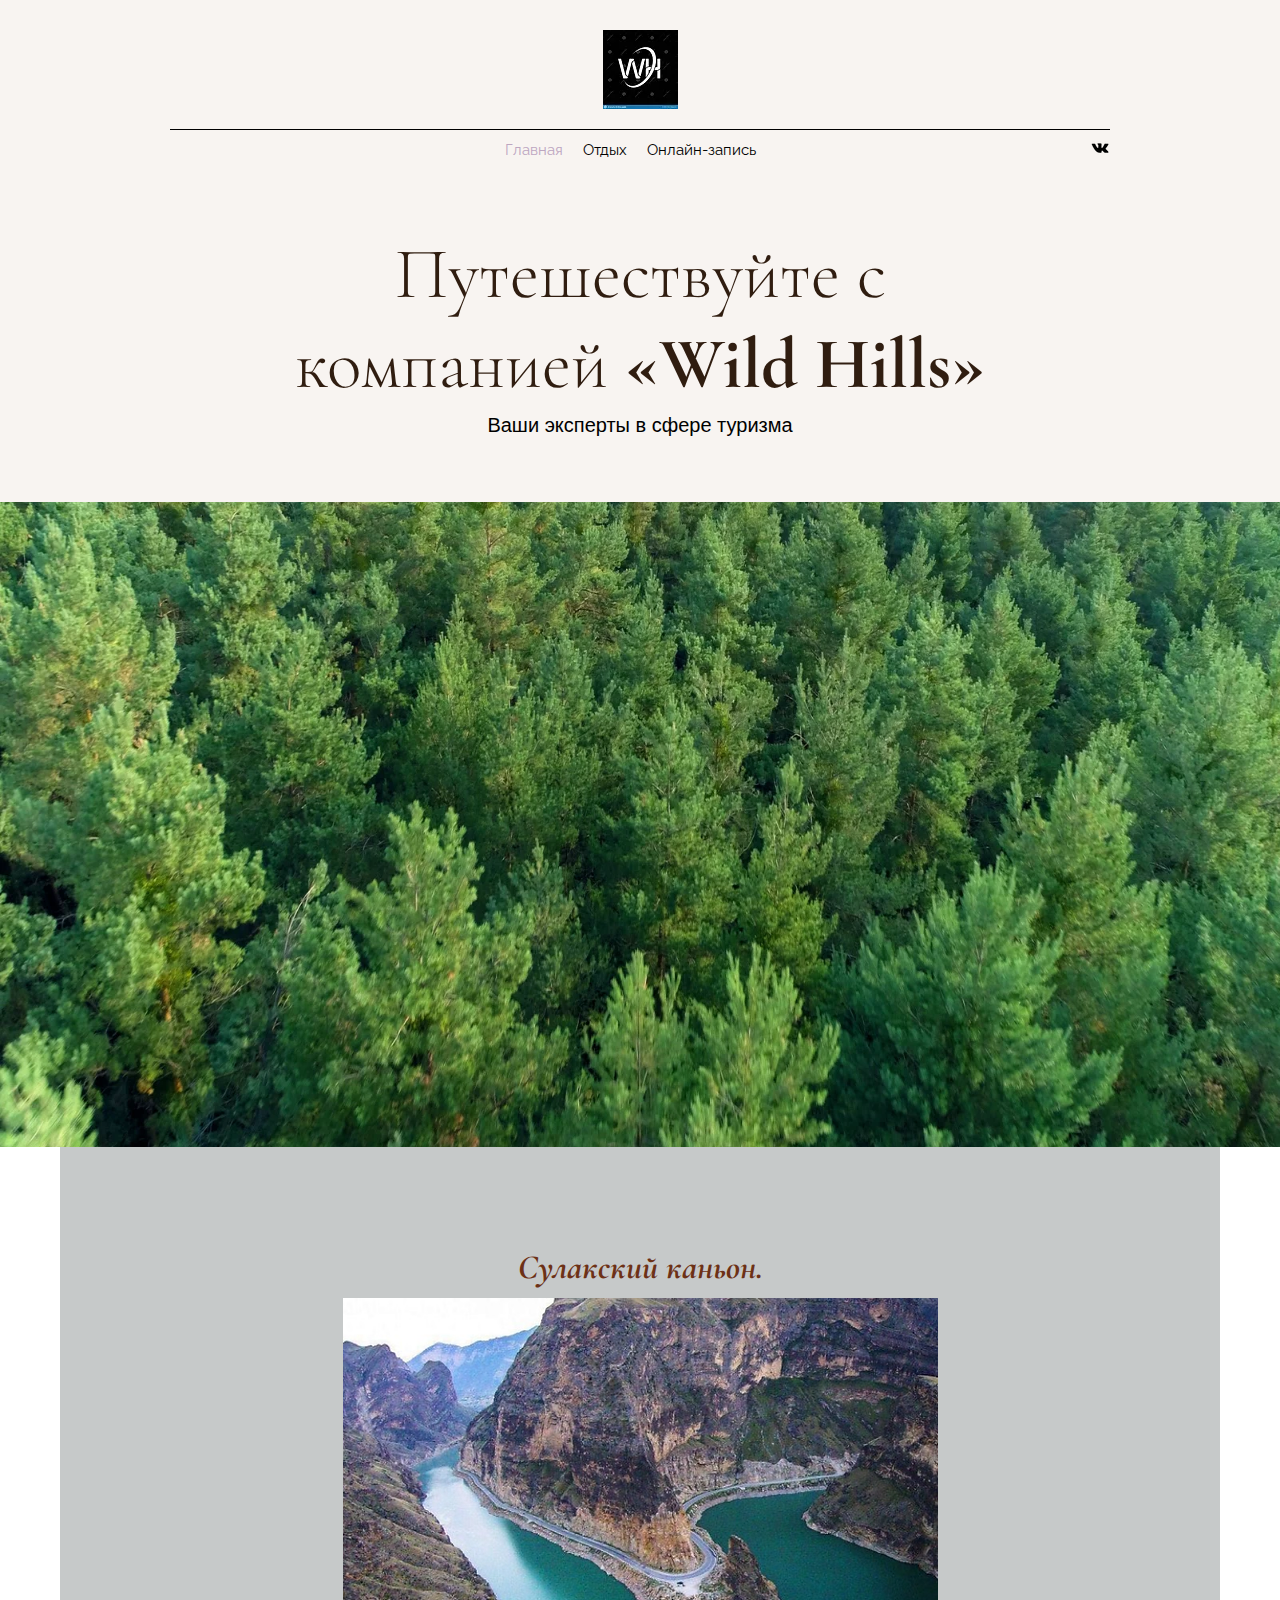
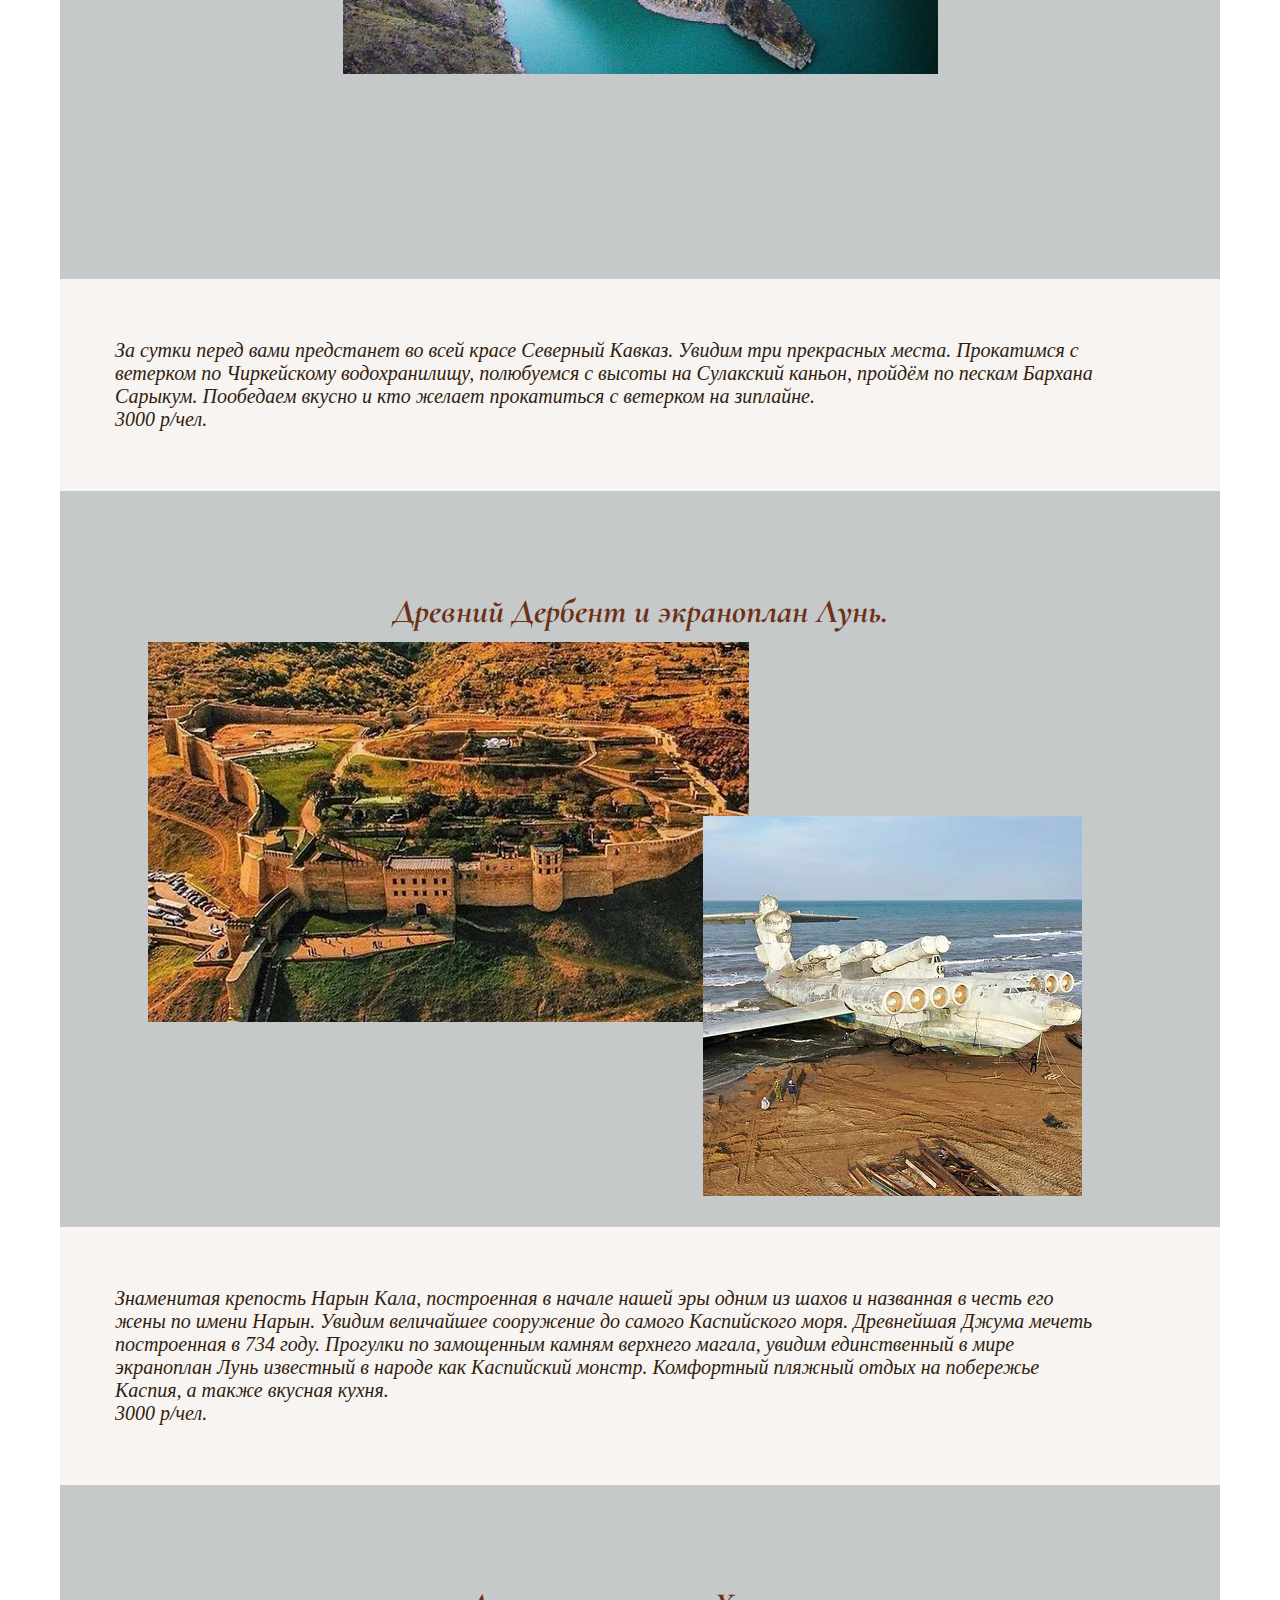
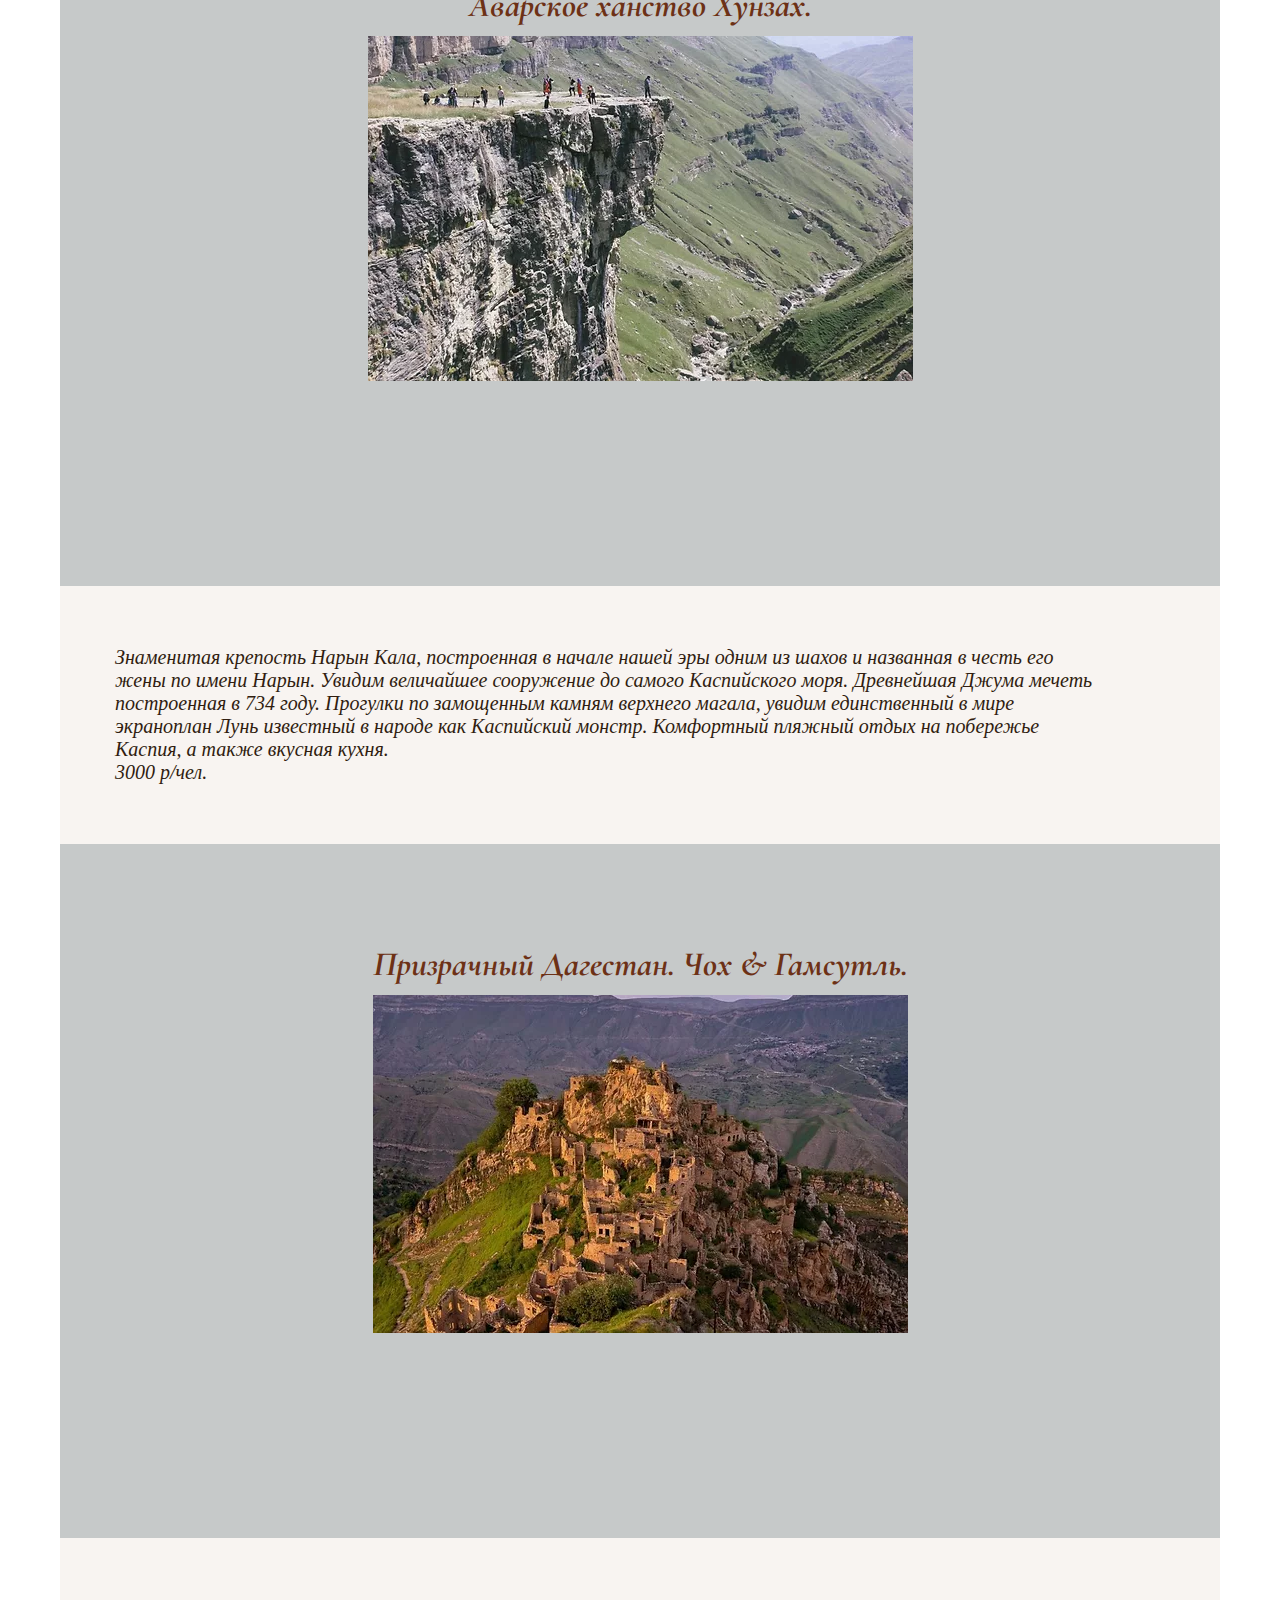
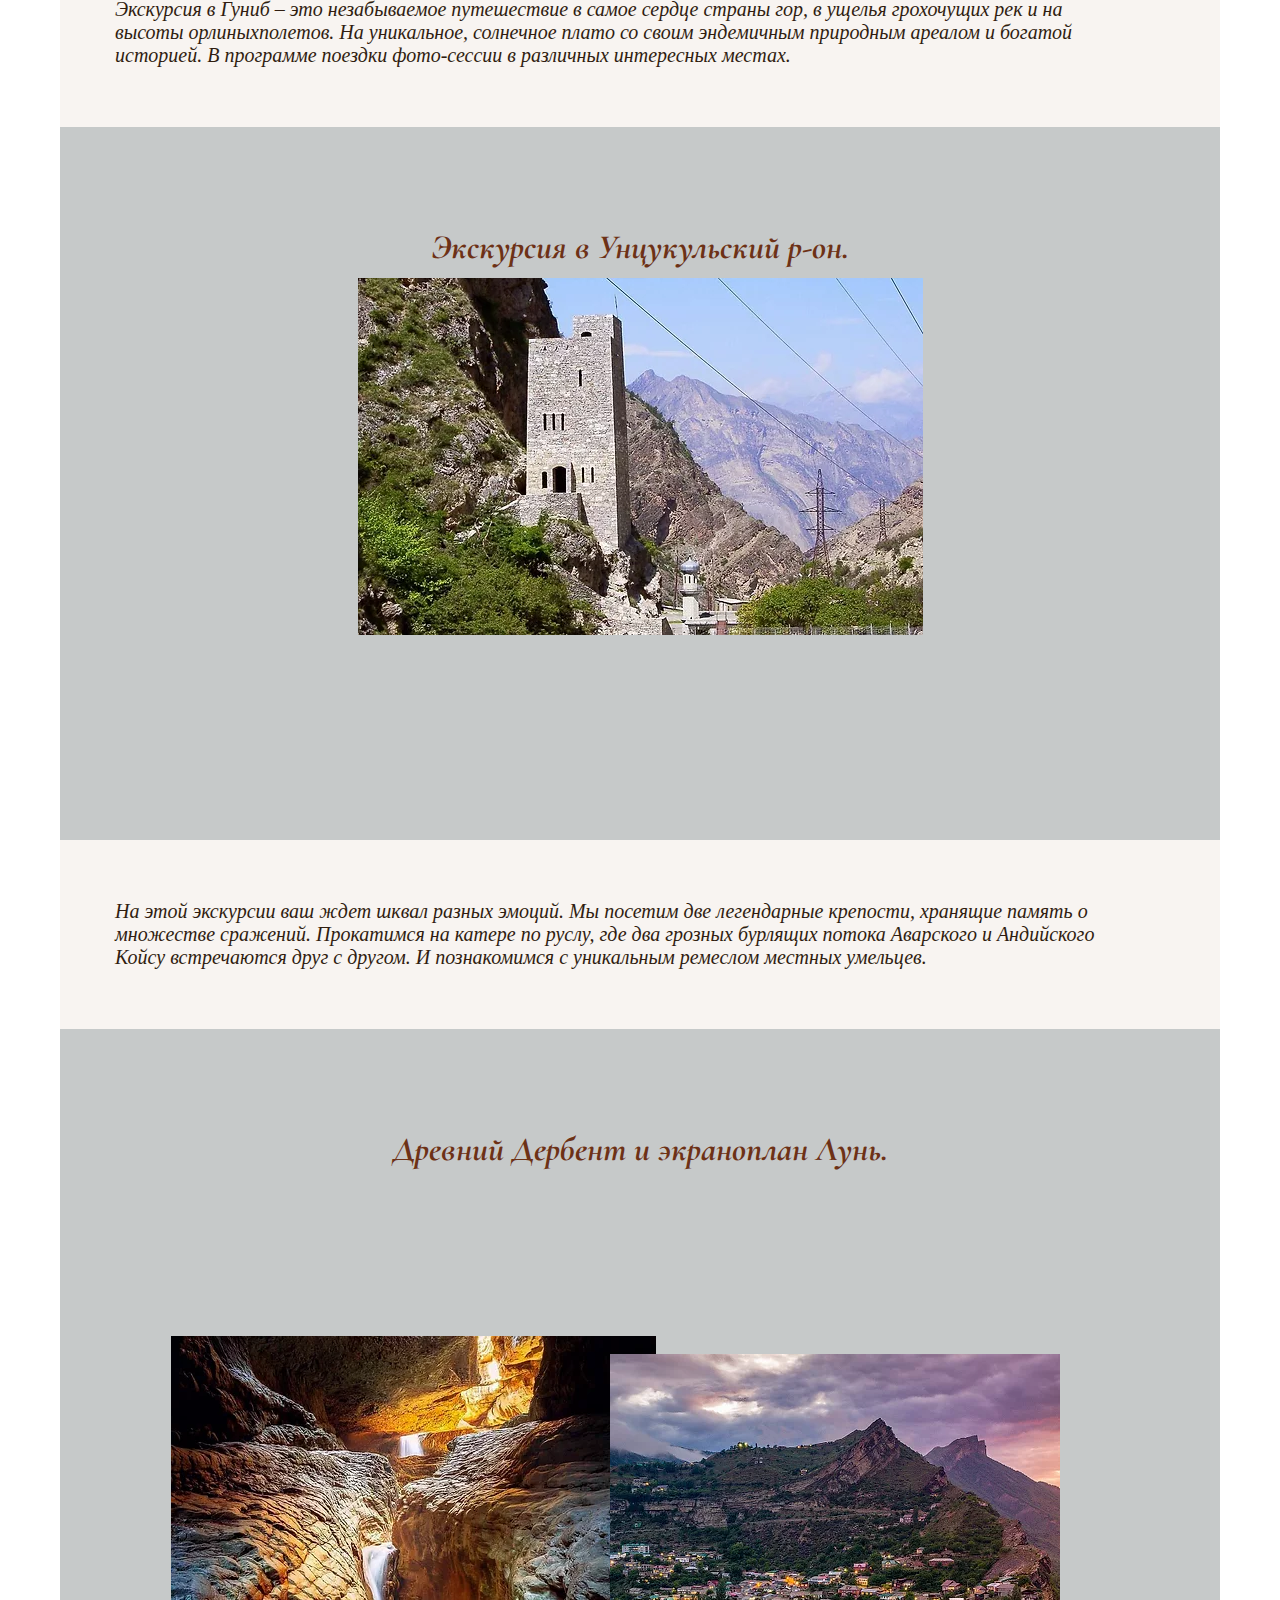
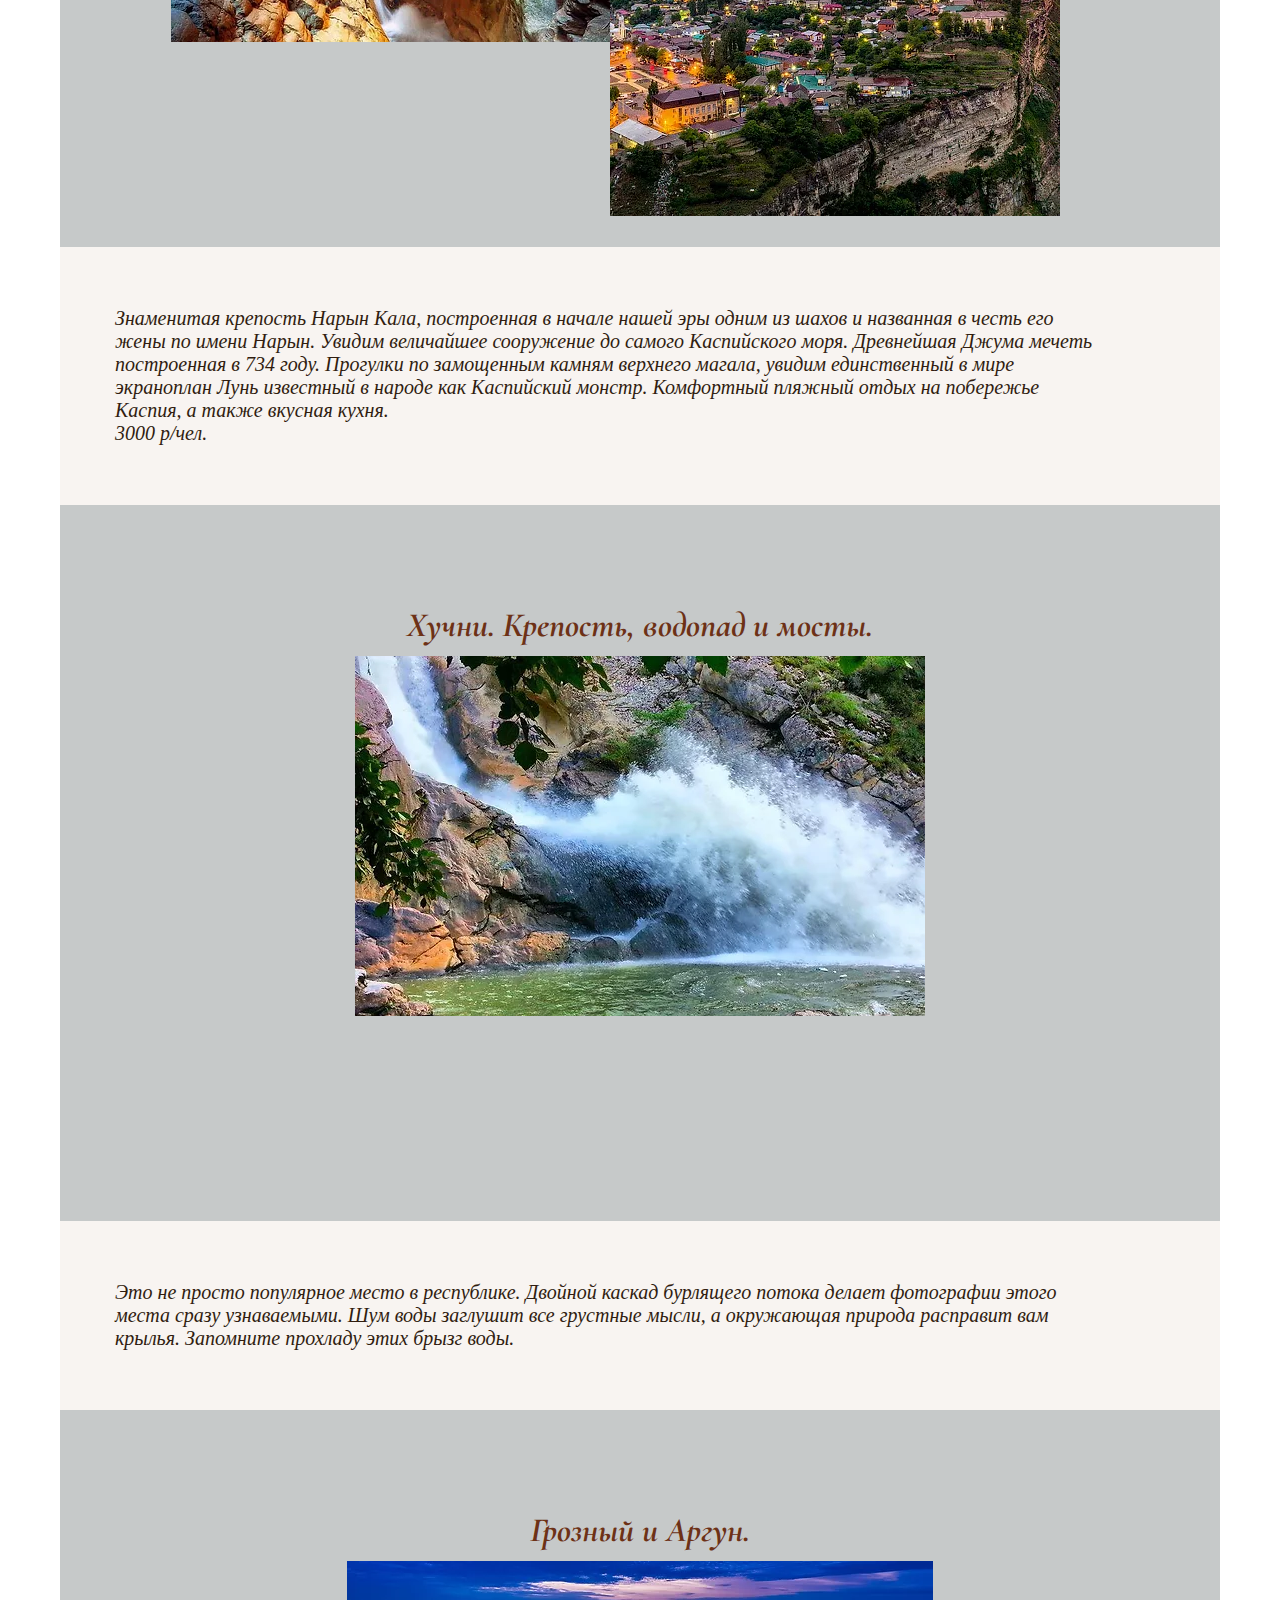
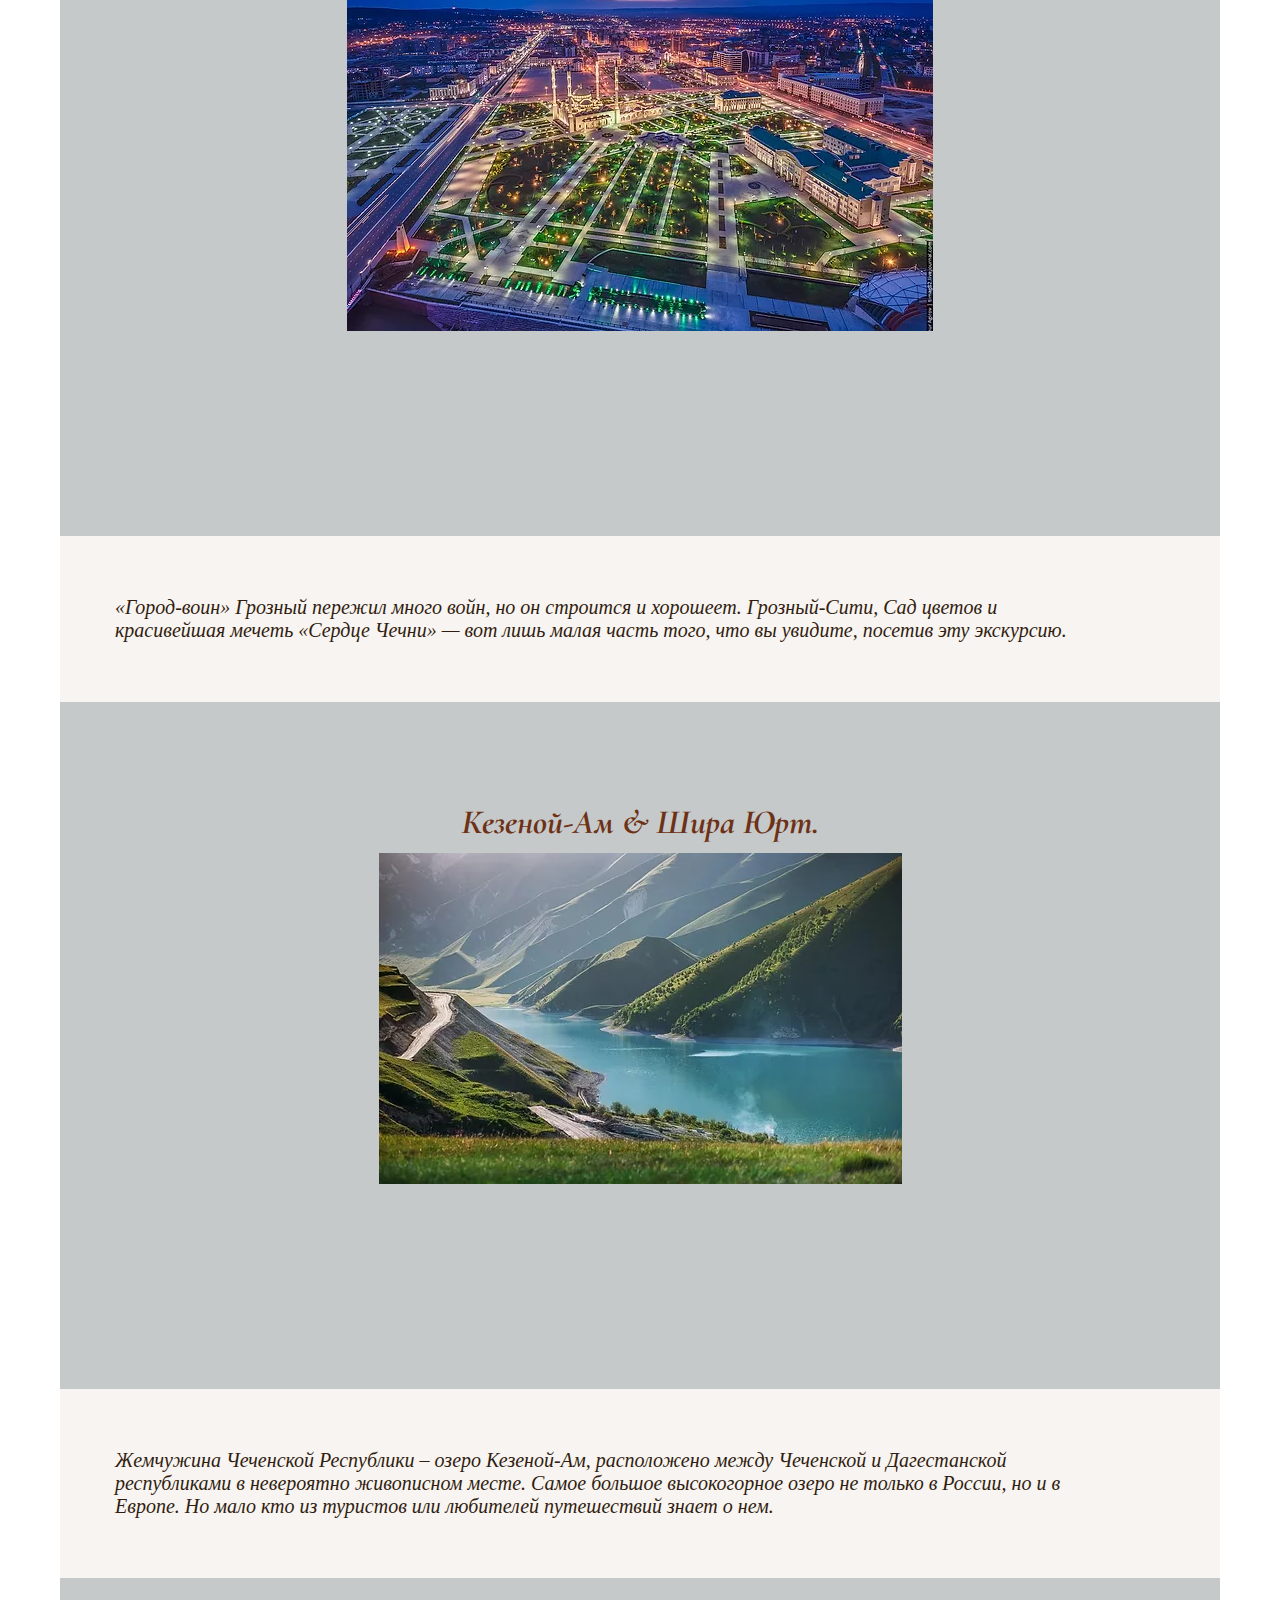
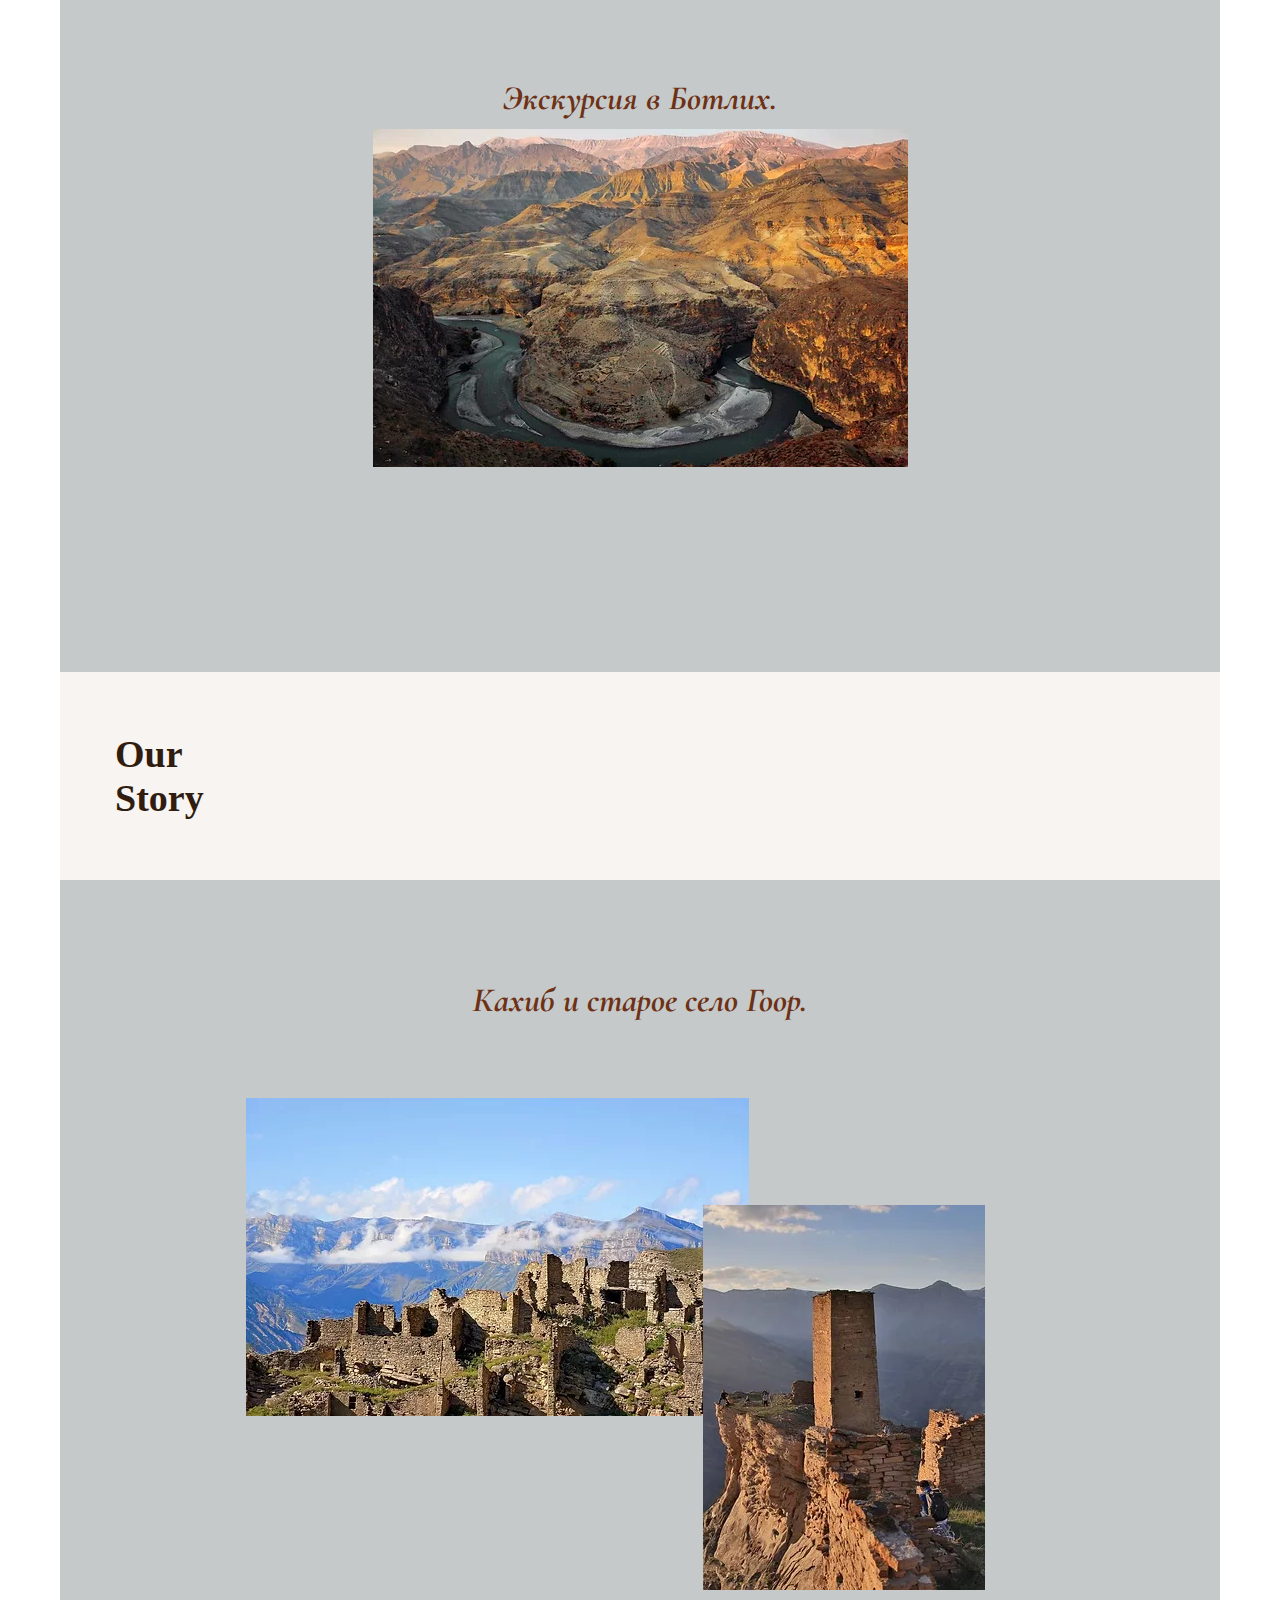
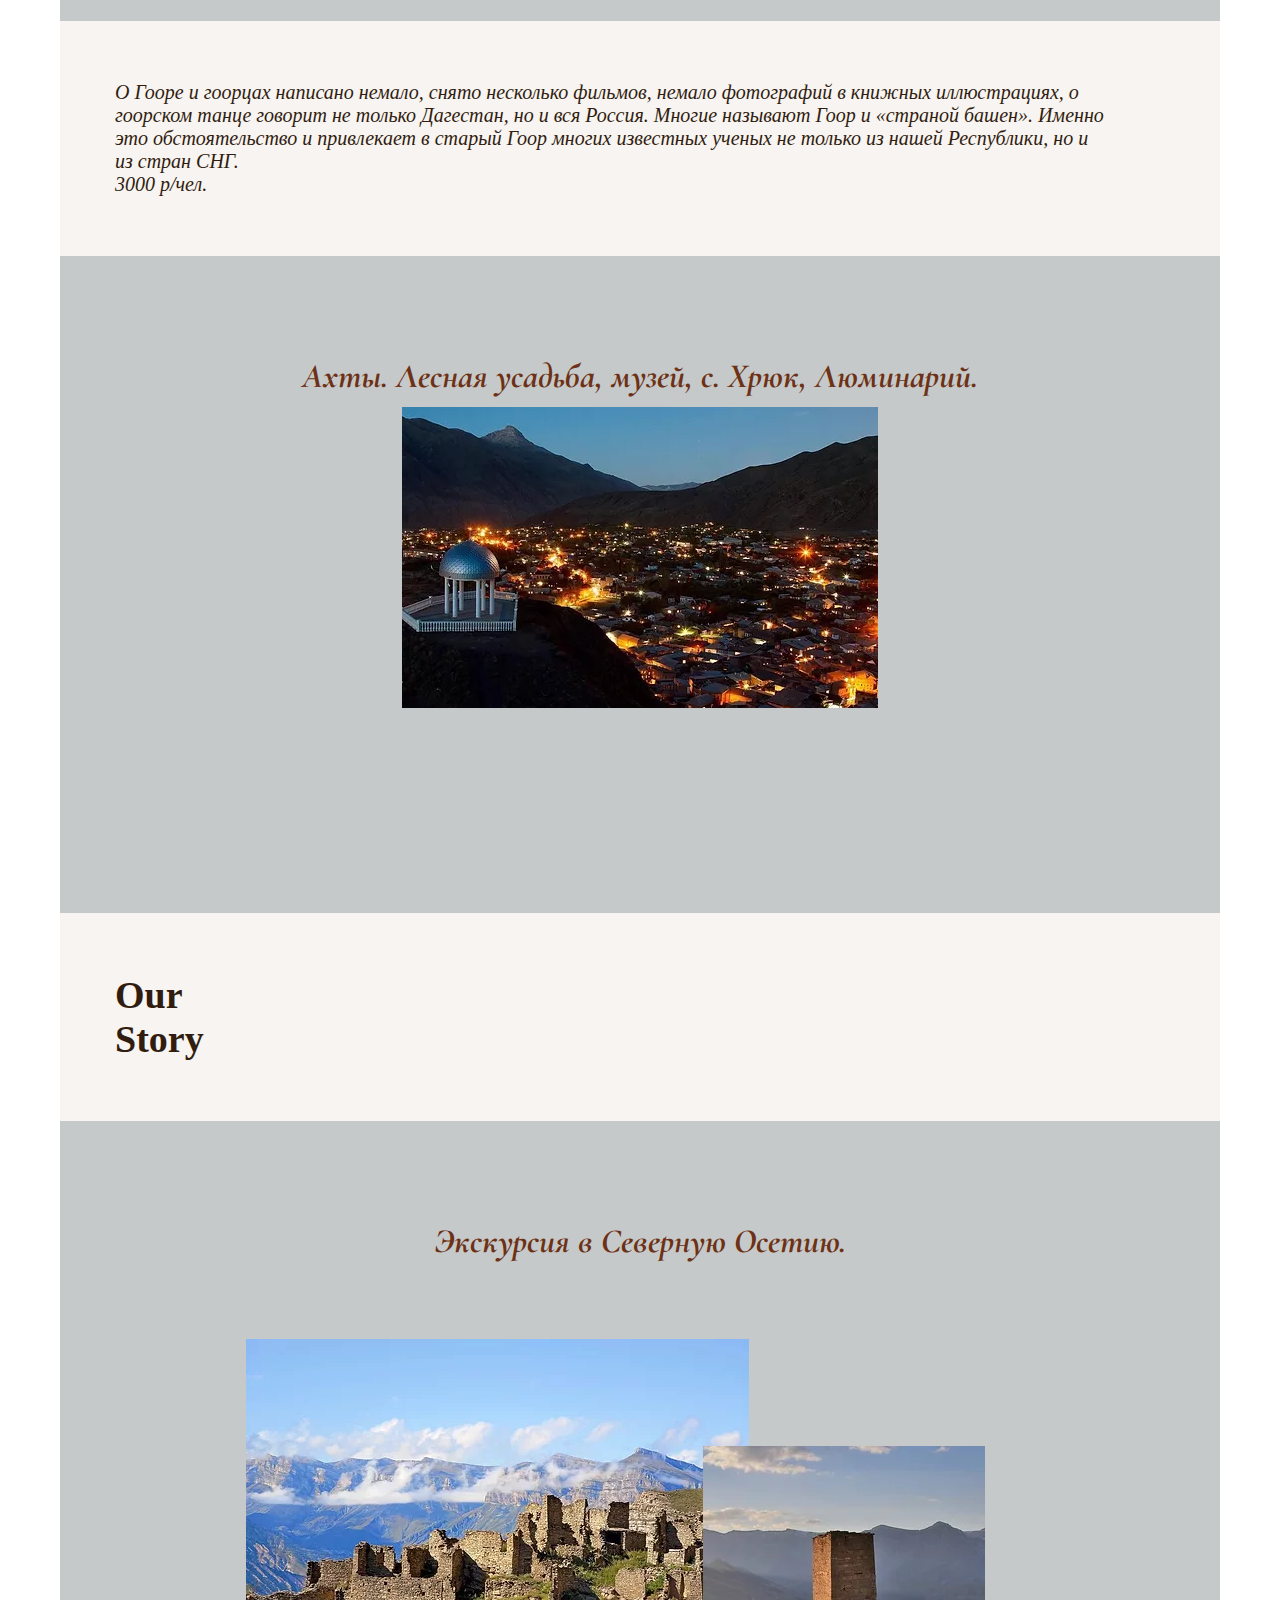
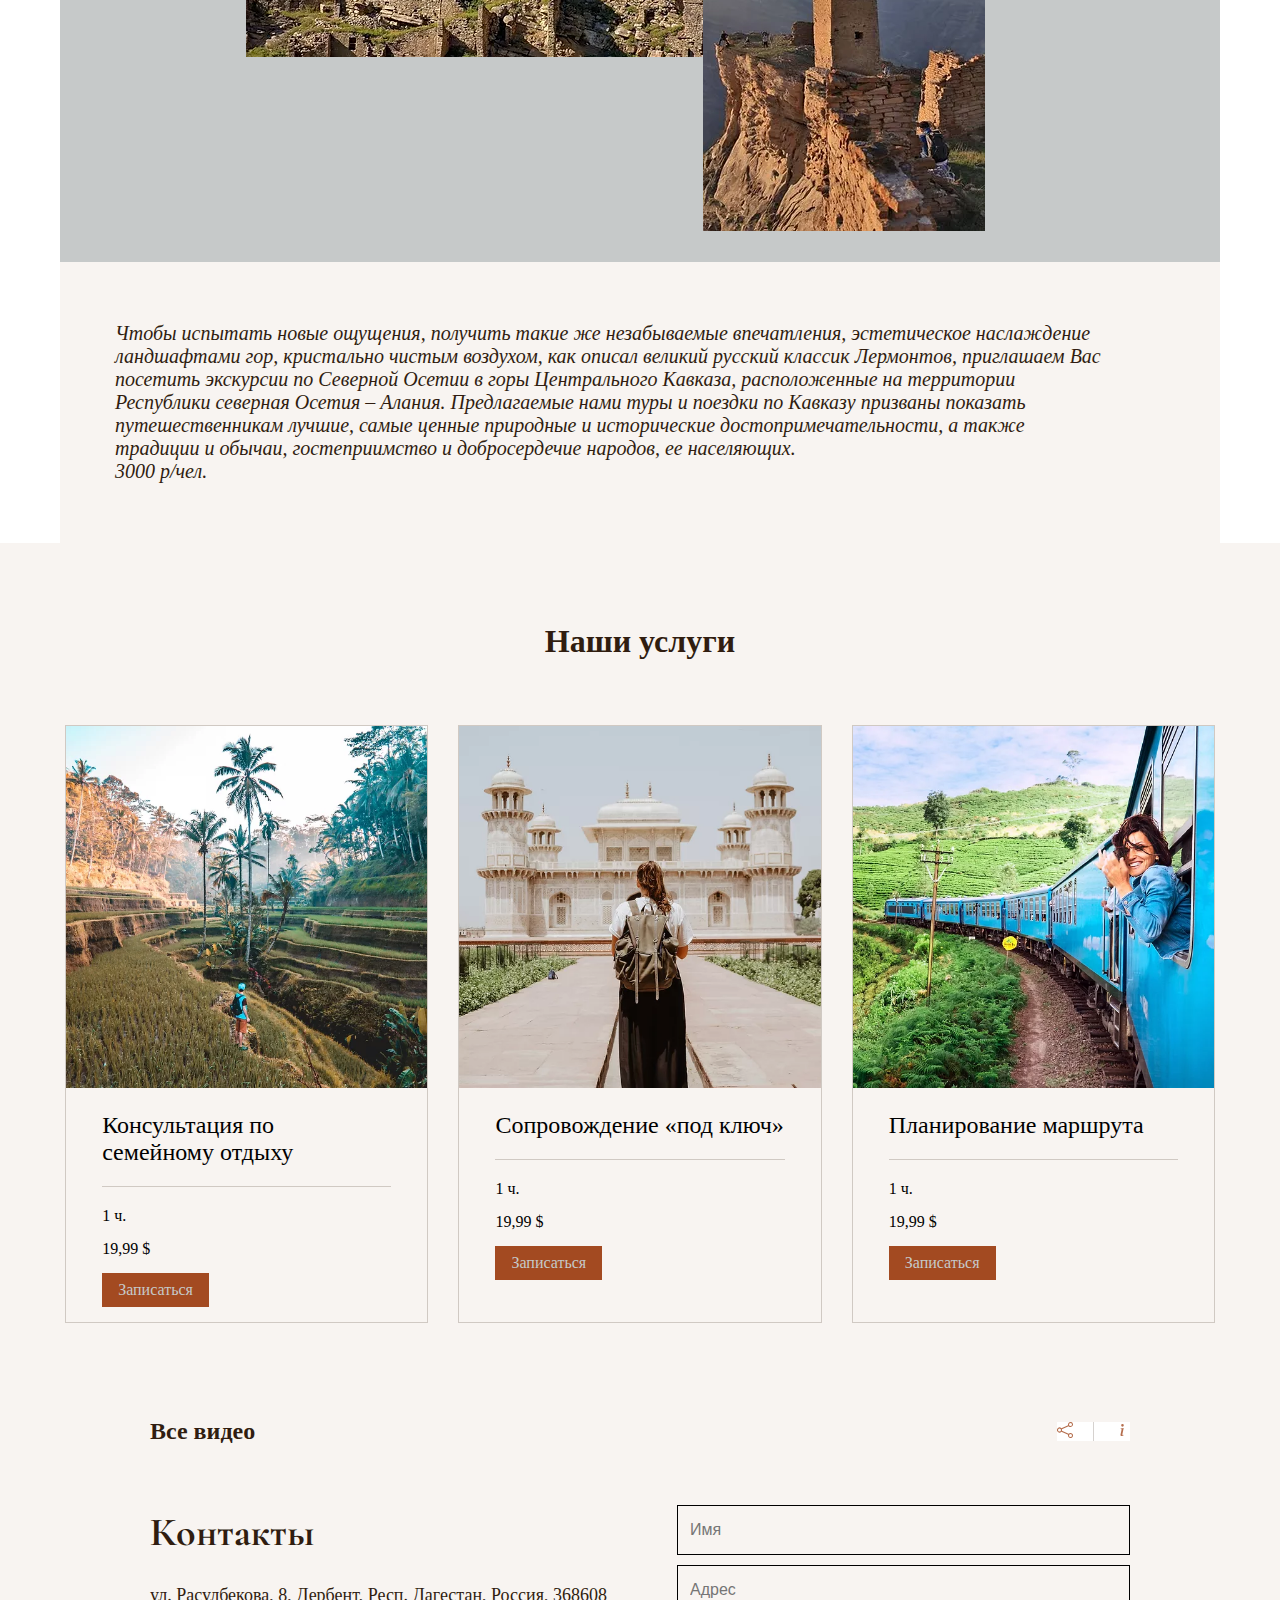
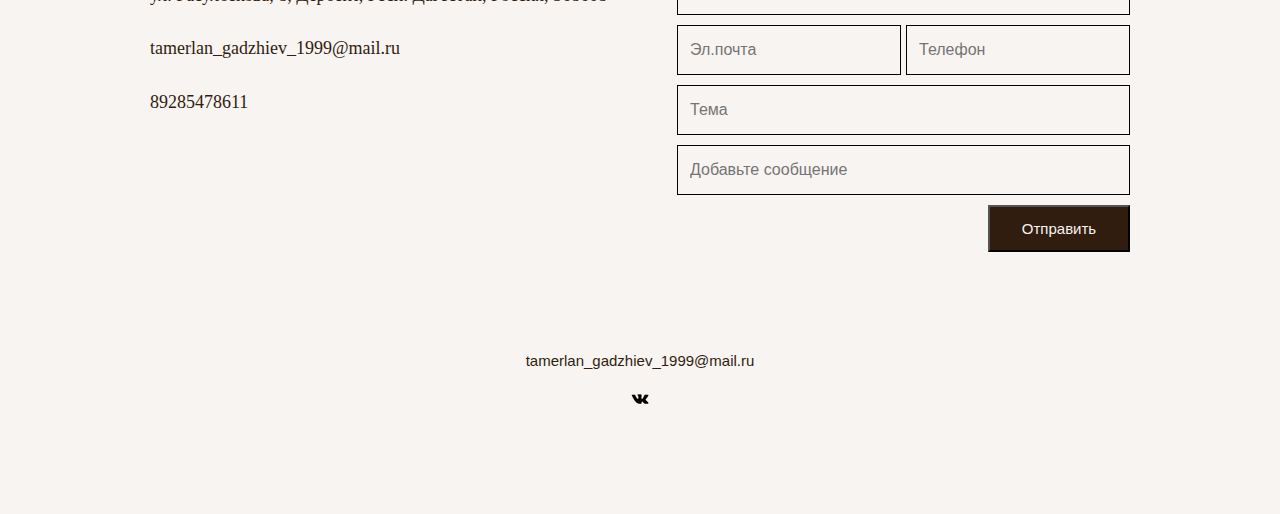
==== commit 8f134a3a: "Add files via upload" ====
--- a/index.html
+++ b/index.html
@@ -16,11 +16,19 @@
      <div class="container">
        <div class="header-logo">
           <img src="img/logo.webp" alt="Logo Wild-Hills">
+          <button class="menu-button">
+            <span class="menu-button-text">меню</span>
+            <img src="img/svg-files/frame_3.svg" alt="icon: burger-menu" class="menu-button-icon">
+          </button>
+          <!-- <button class="menu-close">
+            <span class="menu-close-text">закрыть</span>
+            <img src="img/svg-files/close_menu.svg" alt="icon: close-menu" class="menu-close-icon">
+          </button> -->
        </div>
         <hr>
         <nav class="header-nav">
           <ul class="menu">
-            <li class="header-menu__item"><a class="header-menu__link active" href="/">Главная</a></li>
+            <li class="header-menu__item"><a class="header-menu__link active" href="index.html">Главная</a></li>
             <li class="header-menu__item"><a class="header-menu__link" href="rest.html">Отдых</a></li>
             <li class="header-menu__item"><a class="header-menu__link" href="appoinment.html">Онлайн-запись</a></li>
           </ul>
--- a/css/style.css
+++ b/css/style.css
@@ -33,6 +33,9 @@
   display: flex;
   margin: 0 auto;
 }
+.menu-button {
+  display: none;
+}
 .header-nav .menu .header-menu__item .active {
   color: #bda6c1;
 }
@@ -132,7 +135,7 @@
   font-stretch: 100%;
 }
 .content-information__text {
-  width: 994px;
+  max-width: 994px;
 }
 .content-information__story {
   font-size: 38px;
@@ -154,10 +157,10 @@
 }
 .service-content {
   display: flex;
-  justify-content: space-between;
+  /* justify-content: space-between; */
 }
 .service {
-  max-width: 577px;
+  margin: 15px; 
   border: 1px solid rgba(48, 29, 16, 0.2);
 }
 .service img {
@@ -346,4 +349,157 @@
 .footer-vk-link {
   display: block;
   text-align: center;
+}
+
+@media (max-width: 1200px) {
+  .content-information {
+    padding: 30px 0;
+  }
+  .content-information__text {
+    text-align: left;
+  }
+}
+
+@media (max-width: 1155px) {
+  .bg-tree {
+    height: 457px;
+  }
+  .bg-tree-img {
+    width: 100%;
+    height: 457px;
+  }
+}
+
+@media (max-width: 1077px) {
+  .content-image-flex img {
+    position: unset;
+  }
+}
+
+@media (max-width: 1014px) {
+  .content-image-flex img {
+    position: unset;
+  }
+  .all-video-container {
+    max-width: 800px;
+  }
+  .contacts-cols {
+    justify-content: space-around;
+  }
+  .contact {
+    max-width: 300px;
+  }
+  .contact-forms {
+    max-width: 300px;
+  }
+}
+
+@media (max-width: 980px) {
+  .container {
+    max-width: 700px;
+  }
+  .service {
+    margin: 5px;
+  }
+}
+
+@media (max-width: 740px) {
+  .container {
+    max-width: 500px;
+  }
+  .content-image img {
+    width: 500px;  
+  }
+  .service-content {
+    display: block;
+  }
+  .service {
+    margin-top: 20px;
+  }
+  .all-video-container {
+    max-width: 600px;
+  }
+}
+
+@media (max-width: 640px) {
+  .travel-title {
+    font-size: 52px;
+  }
+  .content-title {
+    padding-top: 50px;
+  }
+  .content-image {
+    padding-bottom: 50px;
+  }
+  .content-image img {
+      width: 400px;
+  }
+  .bg-tree {
+    height: 300px;
+  }
+  .bg-tree-img {
+    width: 100%;
+    height: 300px;
+  }
+  .all-video-container {
+    max-width: 300px;
+  }
+  .contacts-cols {
+    display: block;
+  }
+  .contact, .contact-forms {
+    margin: 0 auto 60px auto;
+  }
+  .contact-forms {
+    text-align: center;
+  }
+  .contact-btn {
+    float: unset;
+  }
+}
+
+@media (max-width: 640px) {
+  .travel-title {
+    font-size: 42px;
+  }
+  .content-image img {
+    width: 350px;
+  }
+}
+
+@media (max-width: 550px) {
+  /* .header {
+    position: fixed;
+    left: 0;
+    top: 0;
+    width: 100%;
+    height: 100%;
+    background-color: #fff;
+    z-index: 9;
+  } */
+  .header-logo {
+    display: flex;
+    justify-content: space-between;
+    align-items: center;
+    margin-left: auto;
+  }
+  .header-logo img {
+    display: block;
+  }
+  .header-nav .menu {
+    display: none;
+  }
+  .menu-button {
+    display: flex;
+    align-items: center;
+    justify-content: center;
+    padding: 10px;
+    border: none;
+    background-color: #000;
+    color: #ffffff;
+    cursor: pointer;
+  }
+  .menu-button-text {
+    margin-right: 10px;
+  }
 }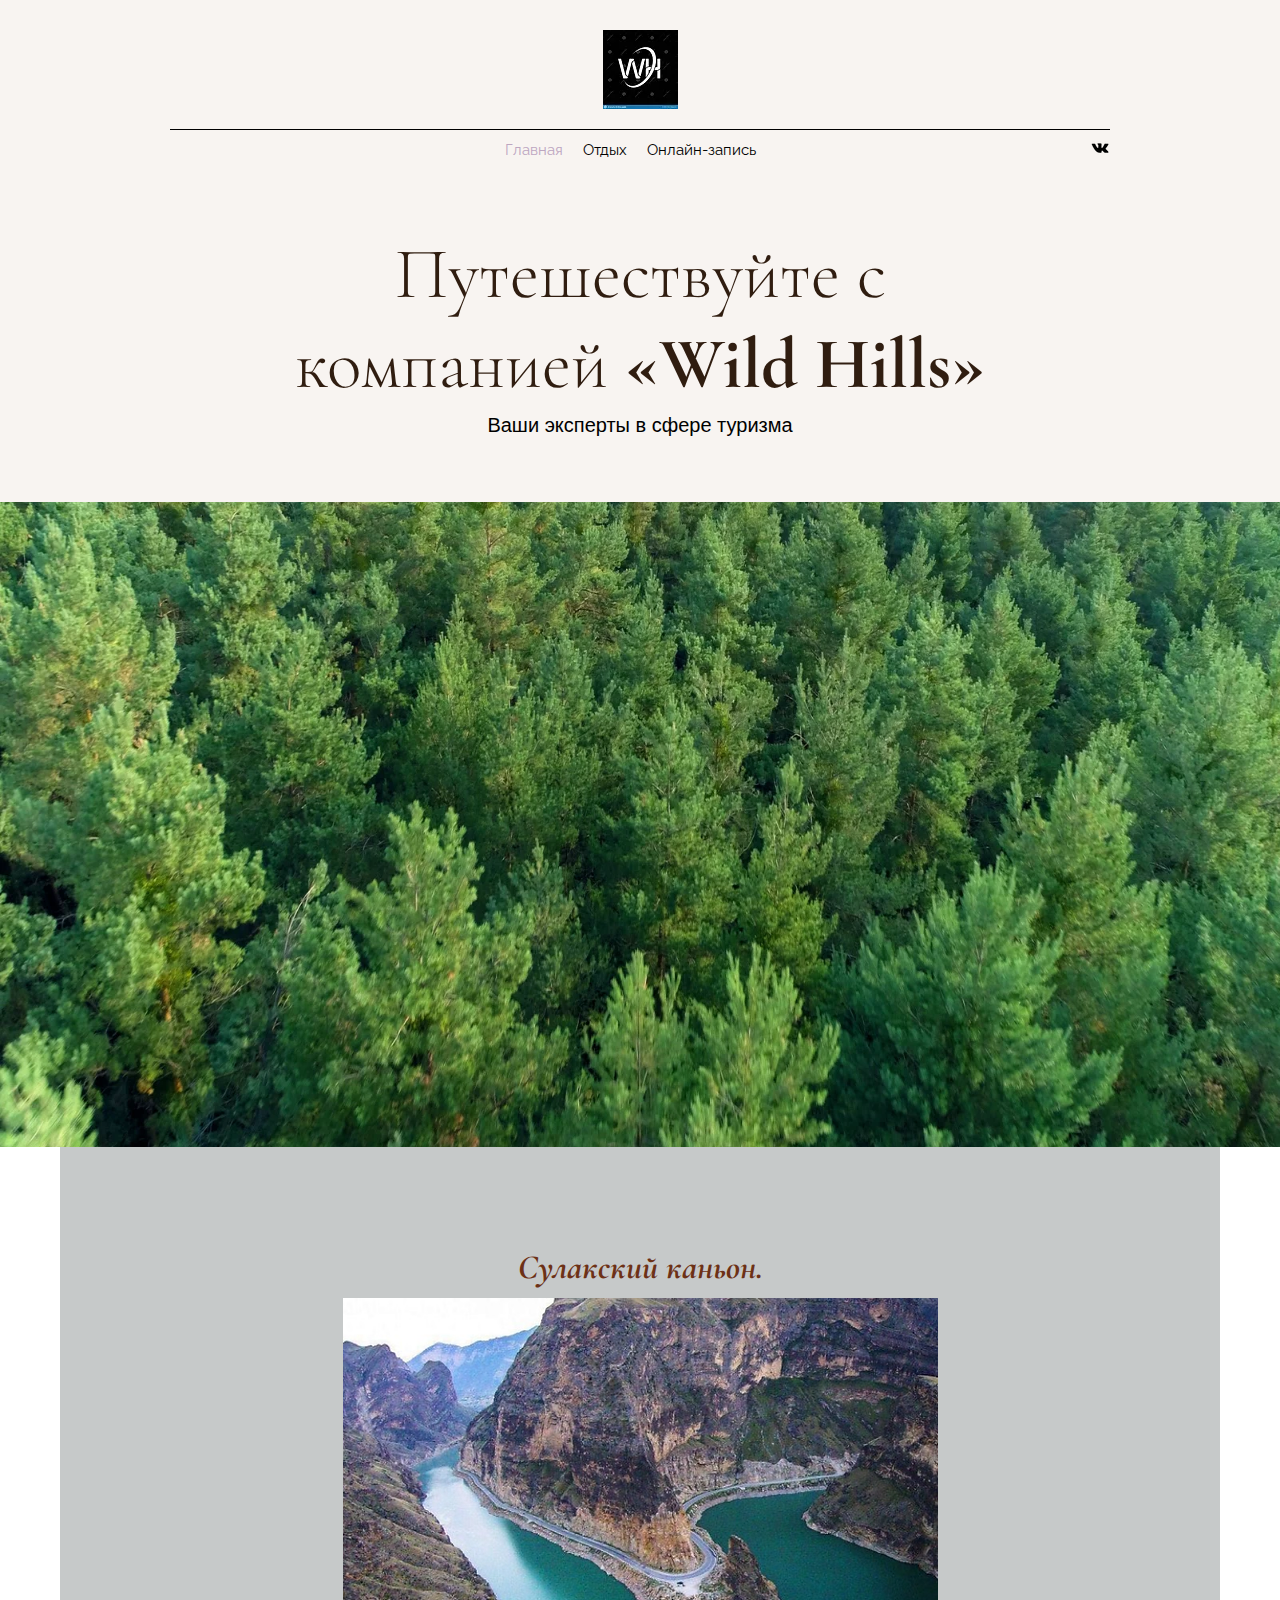
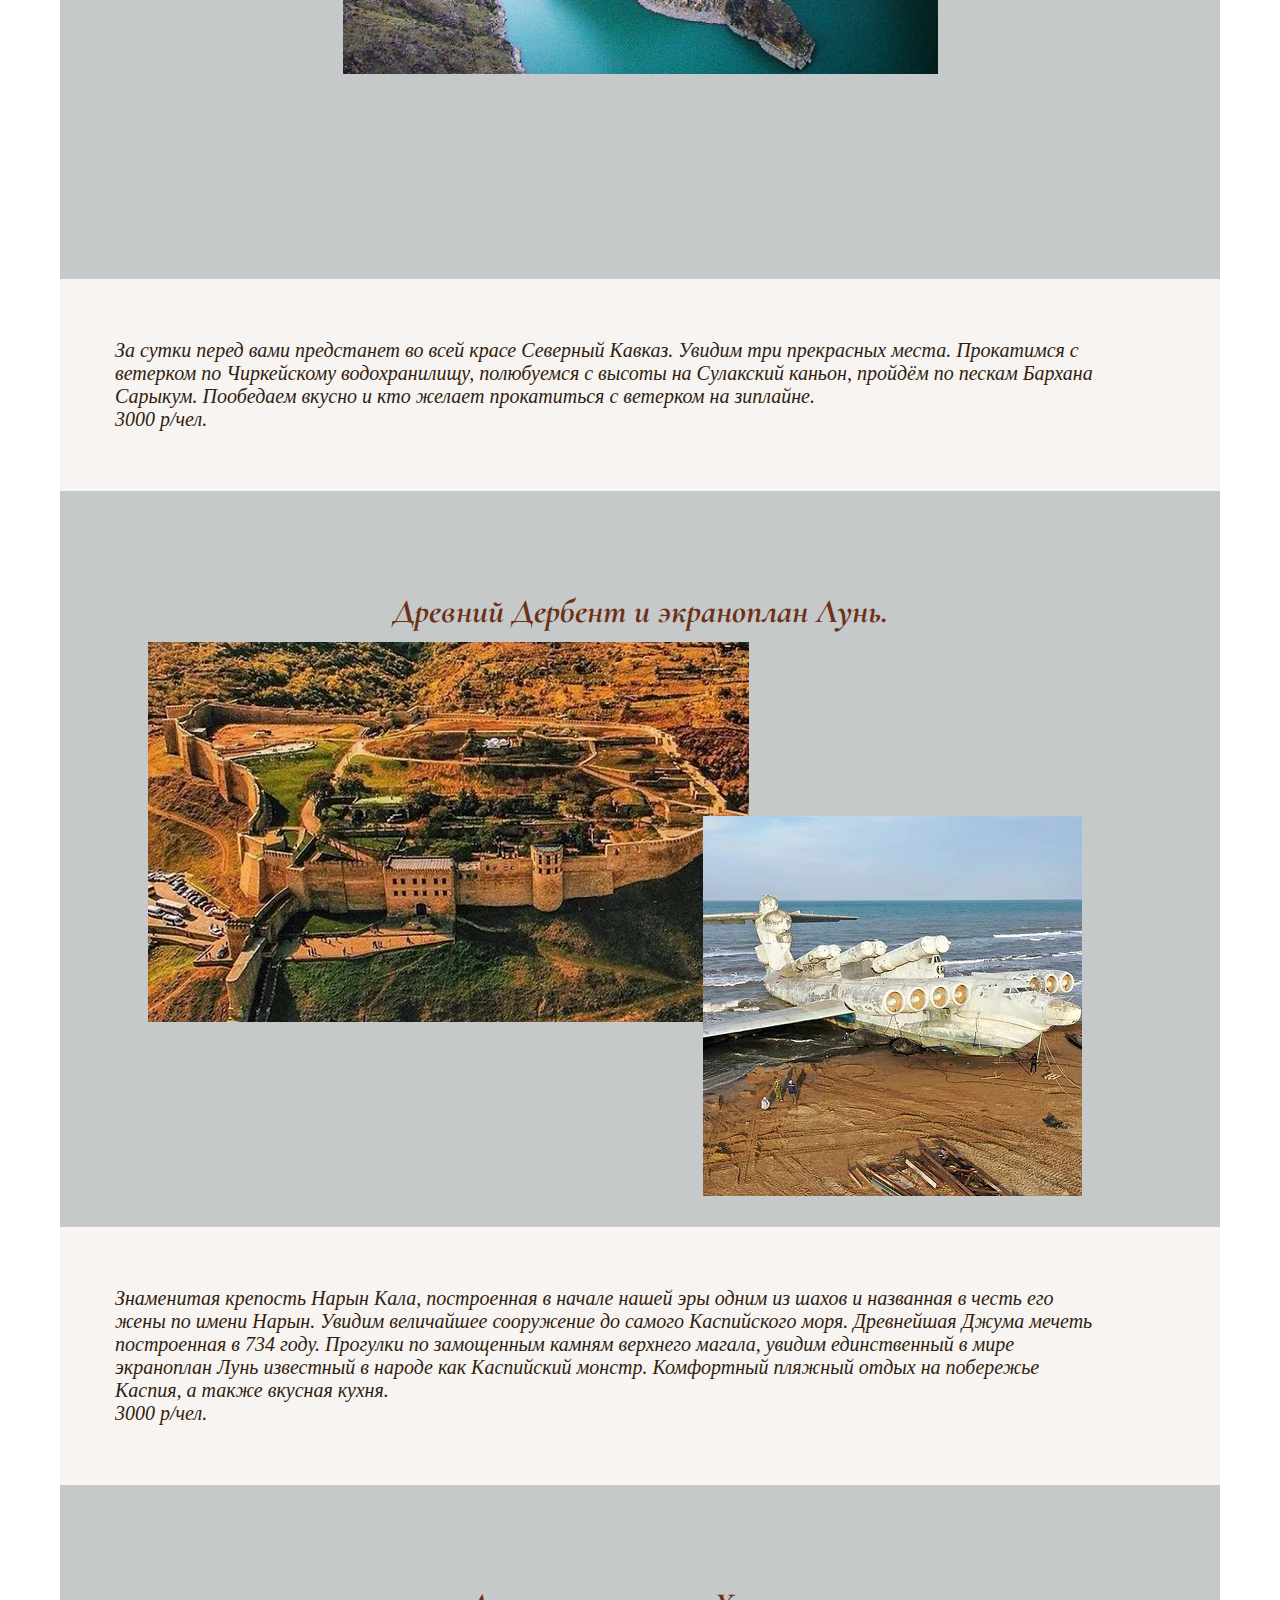
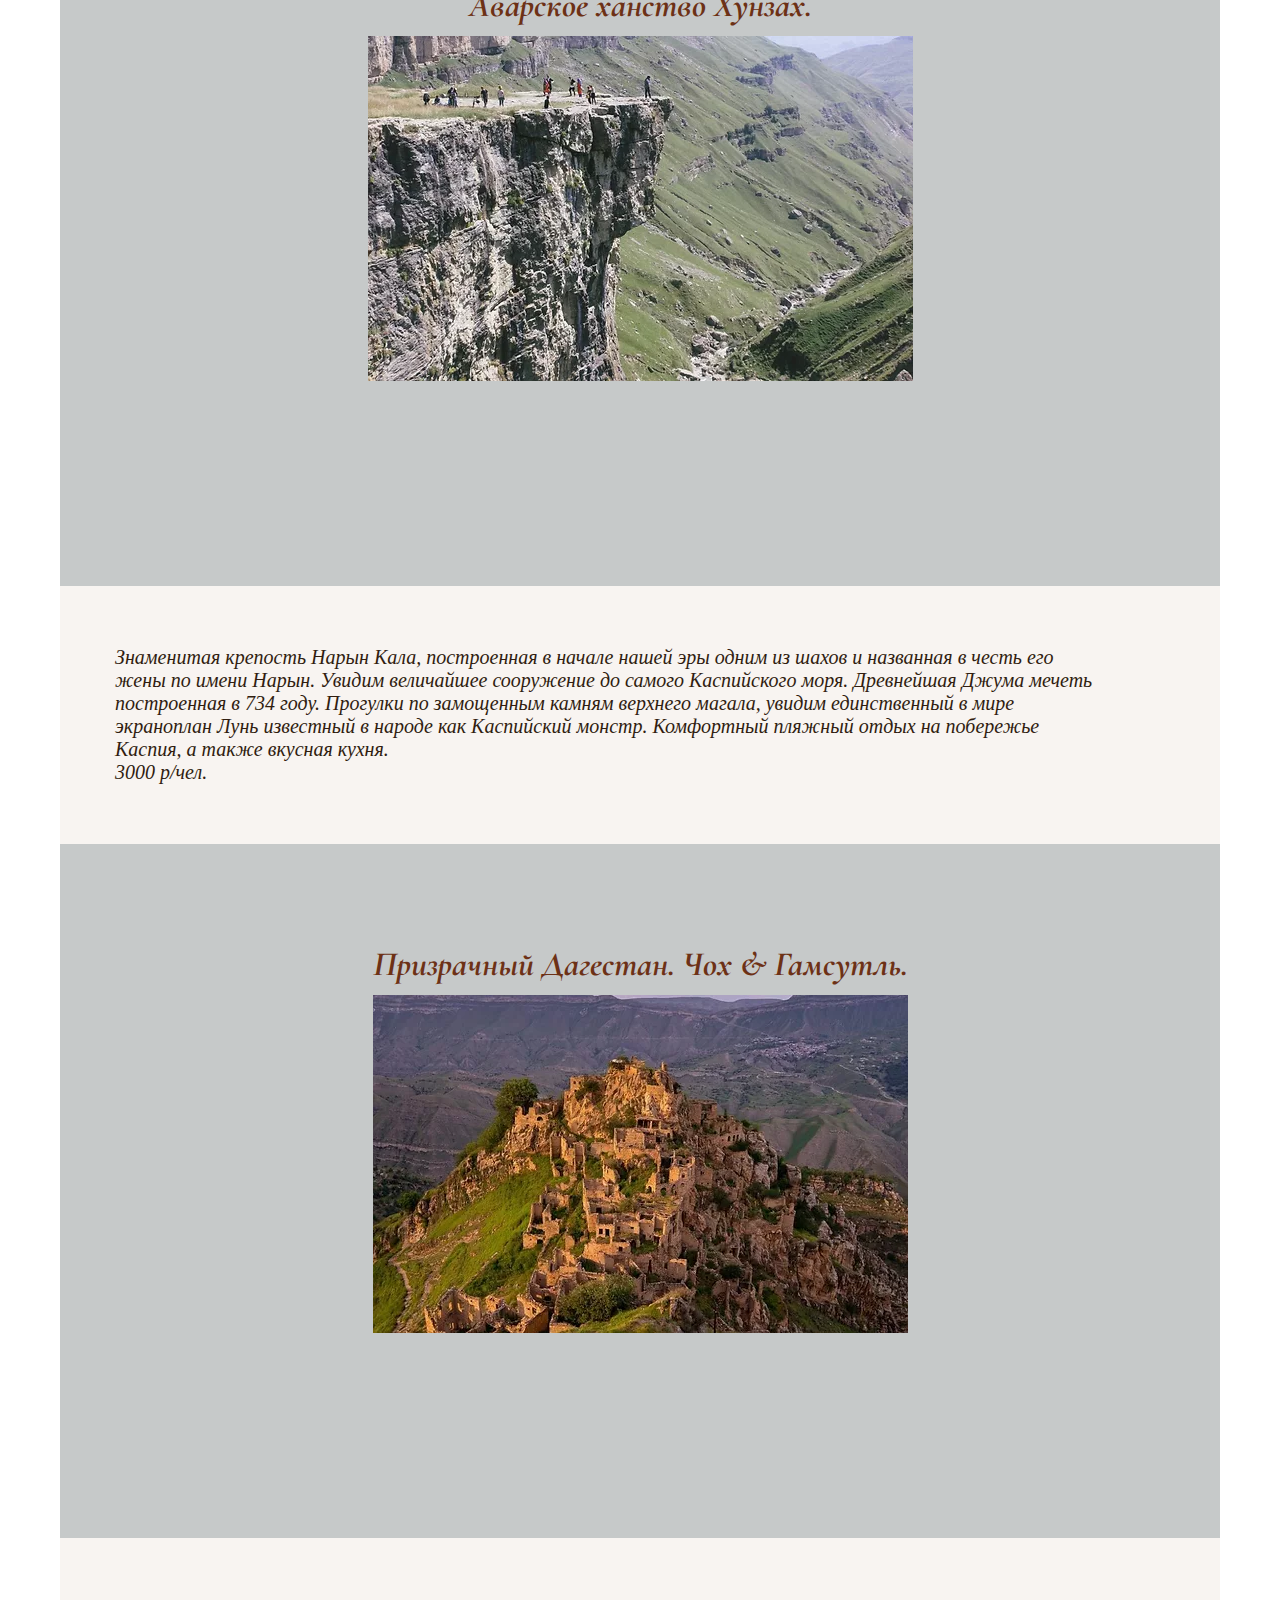
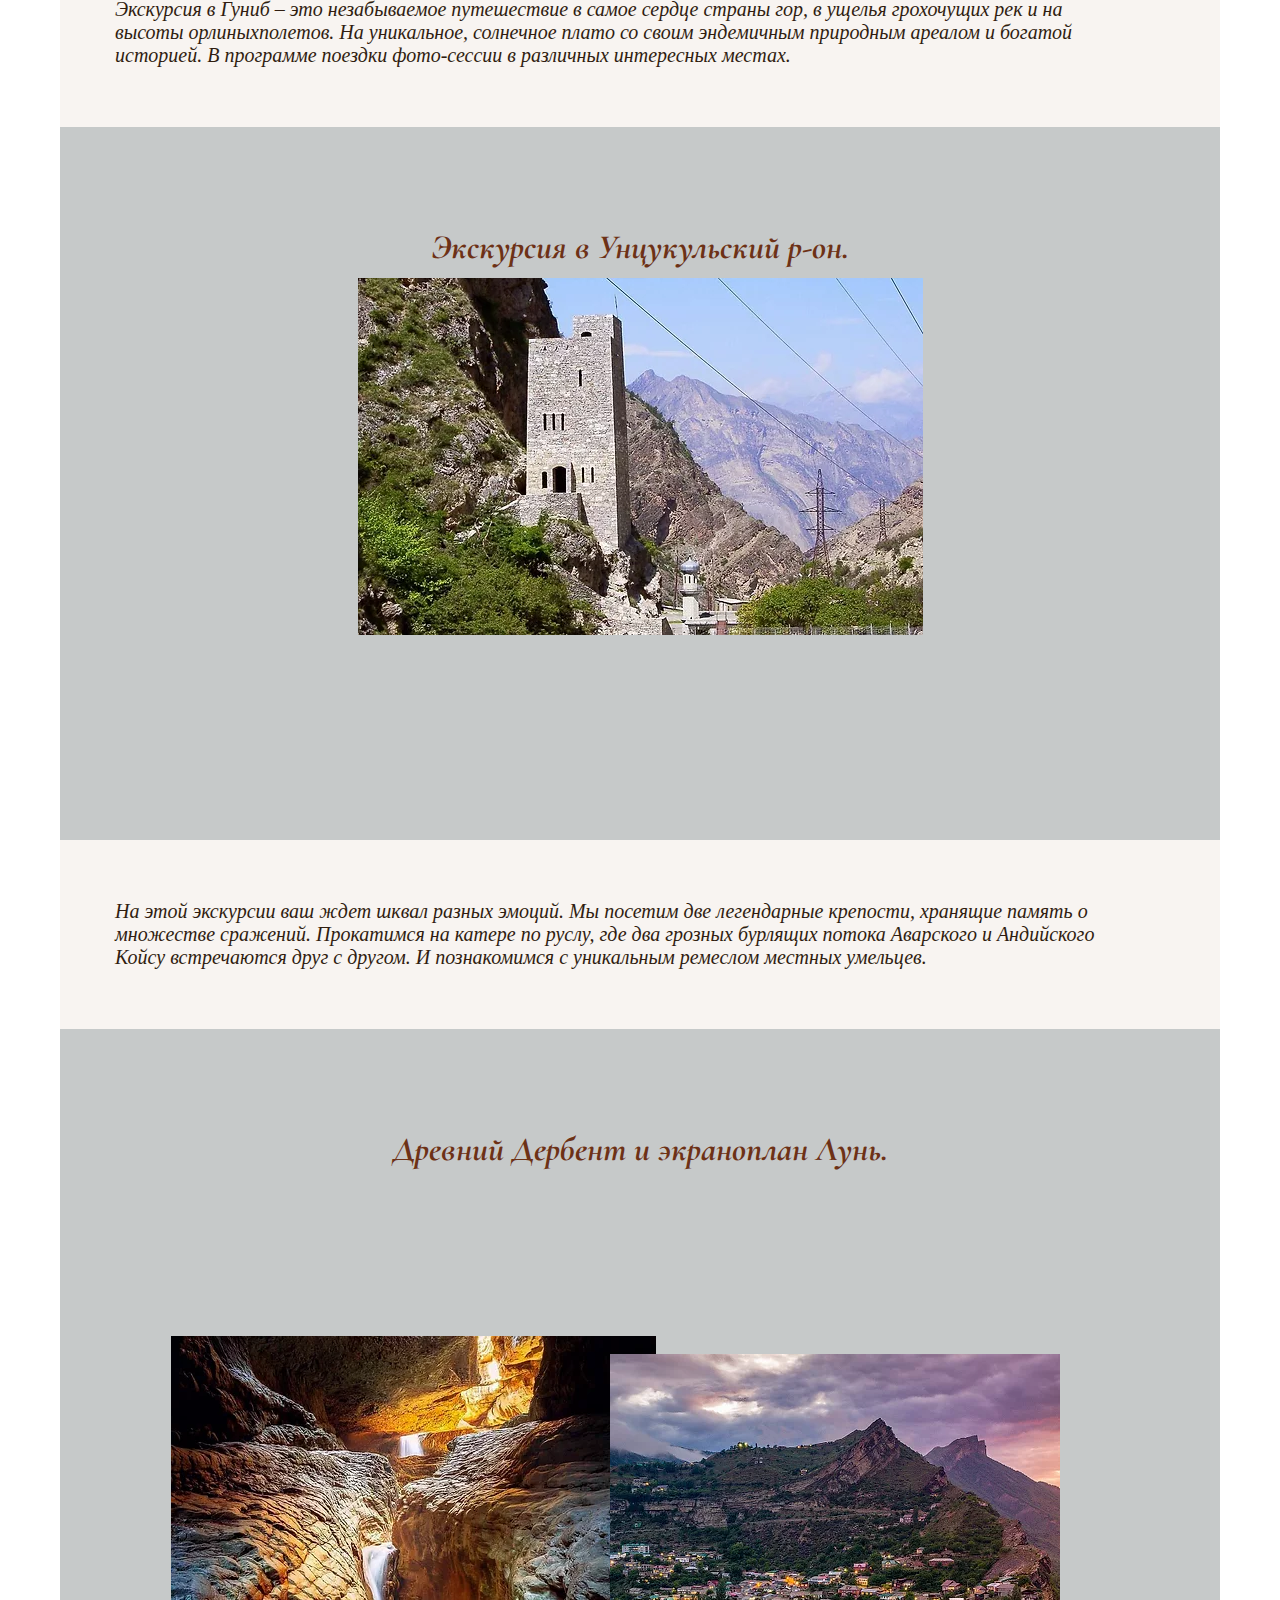
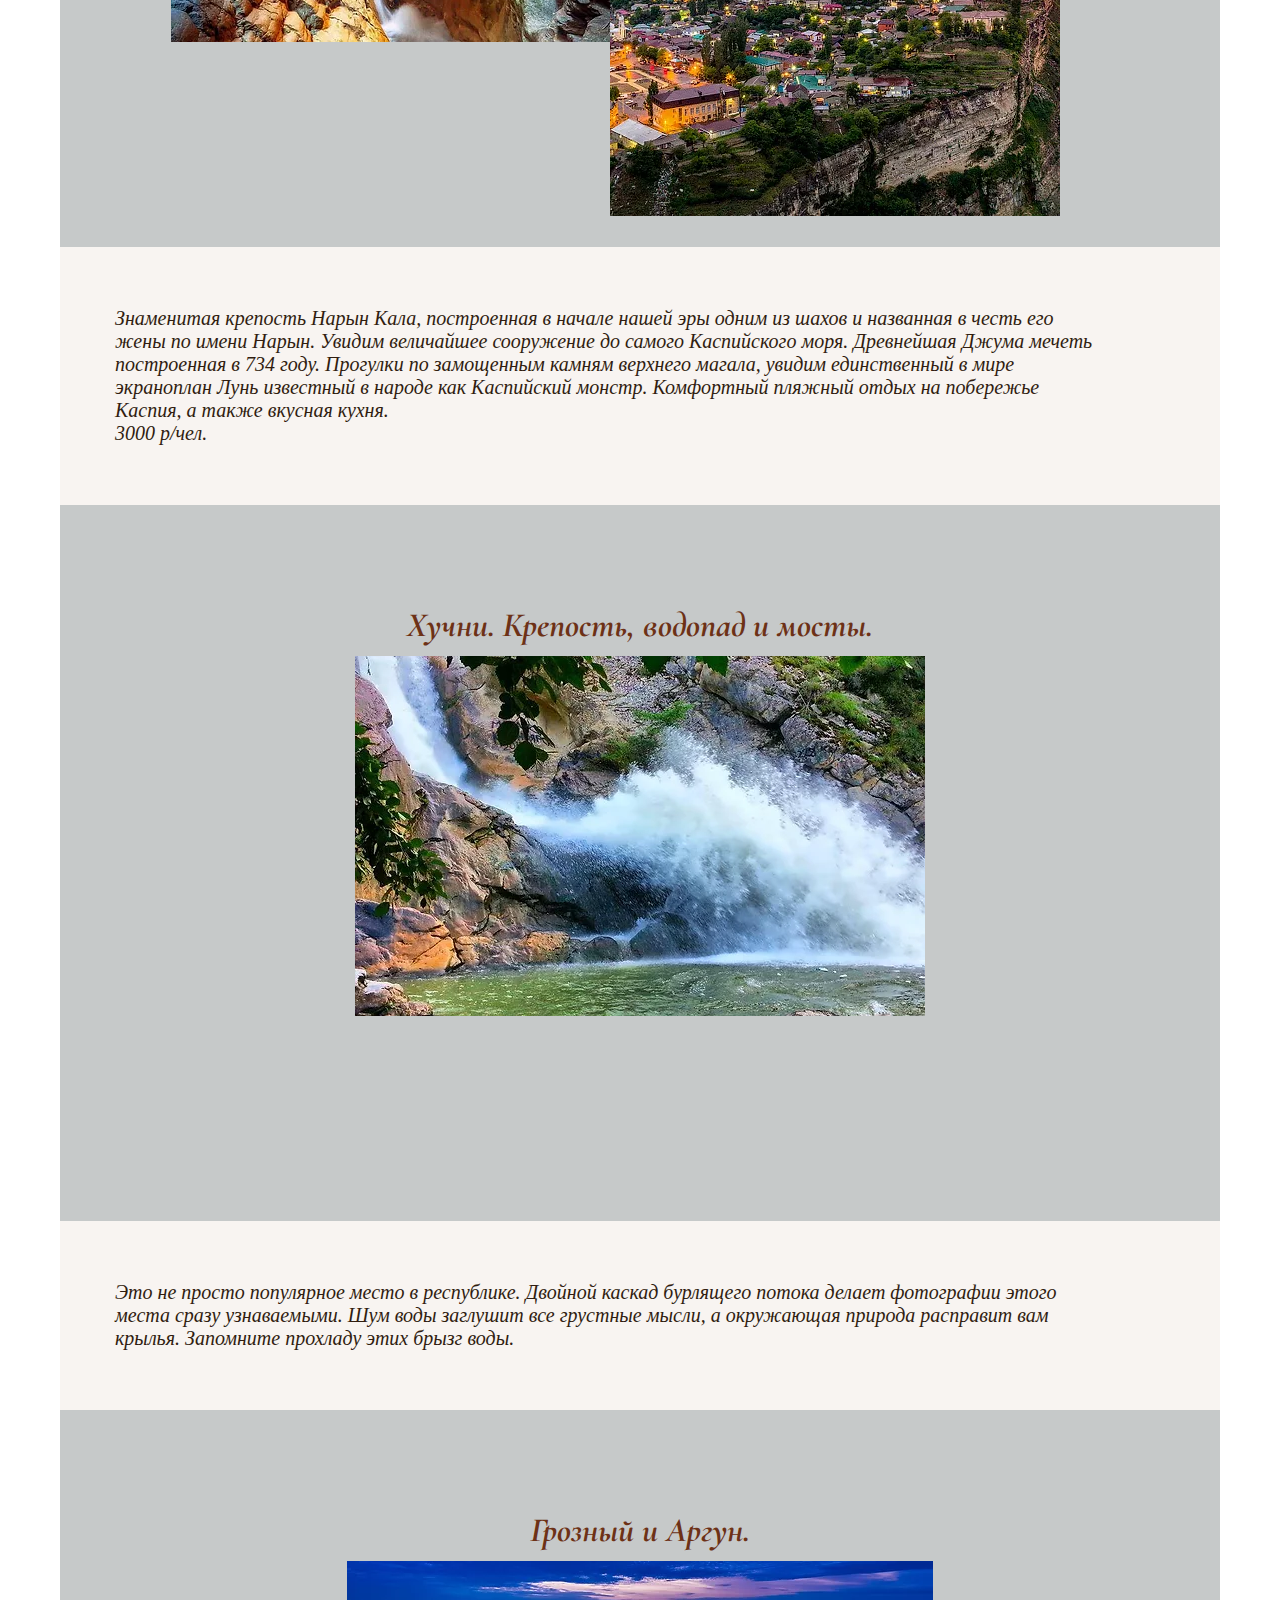
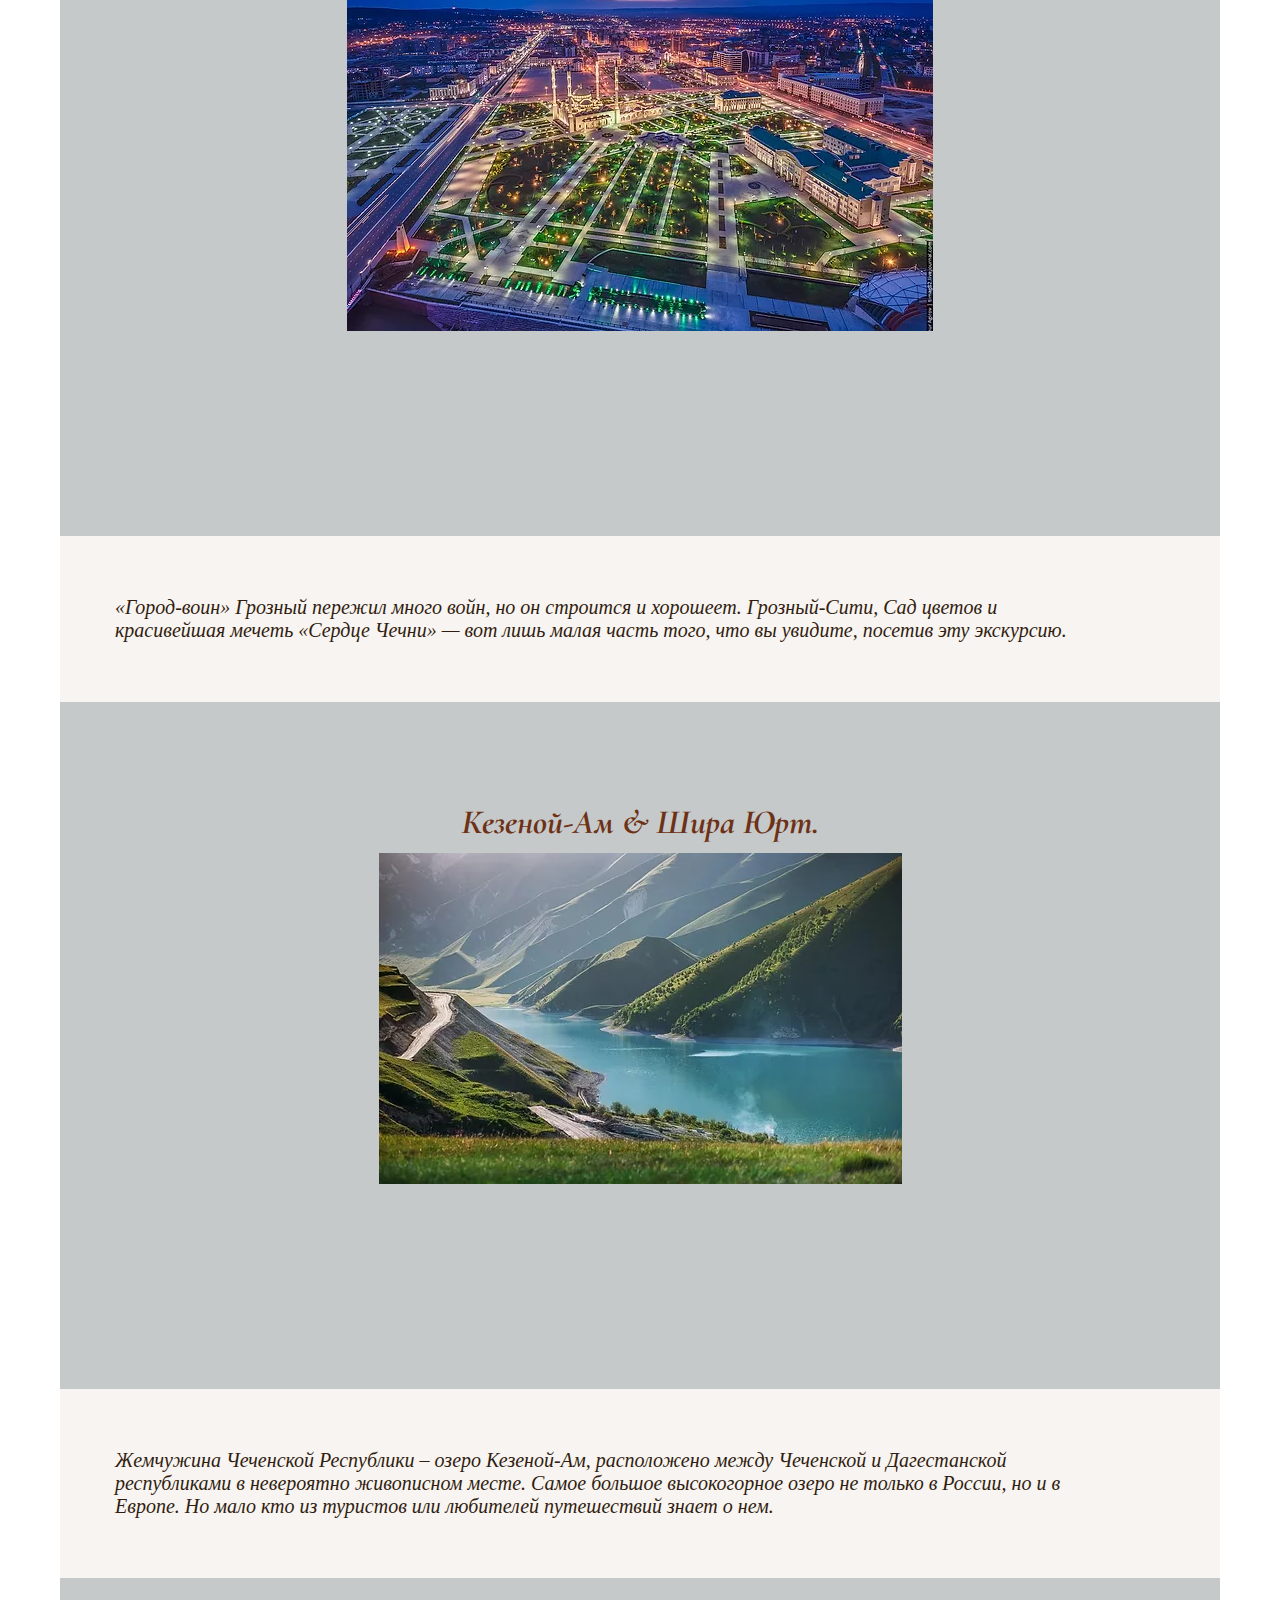
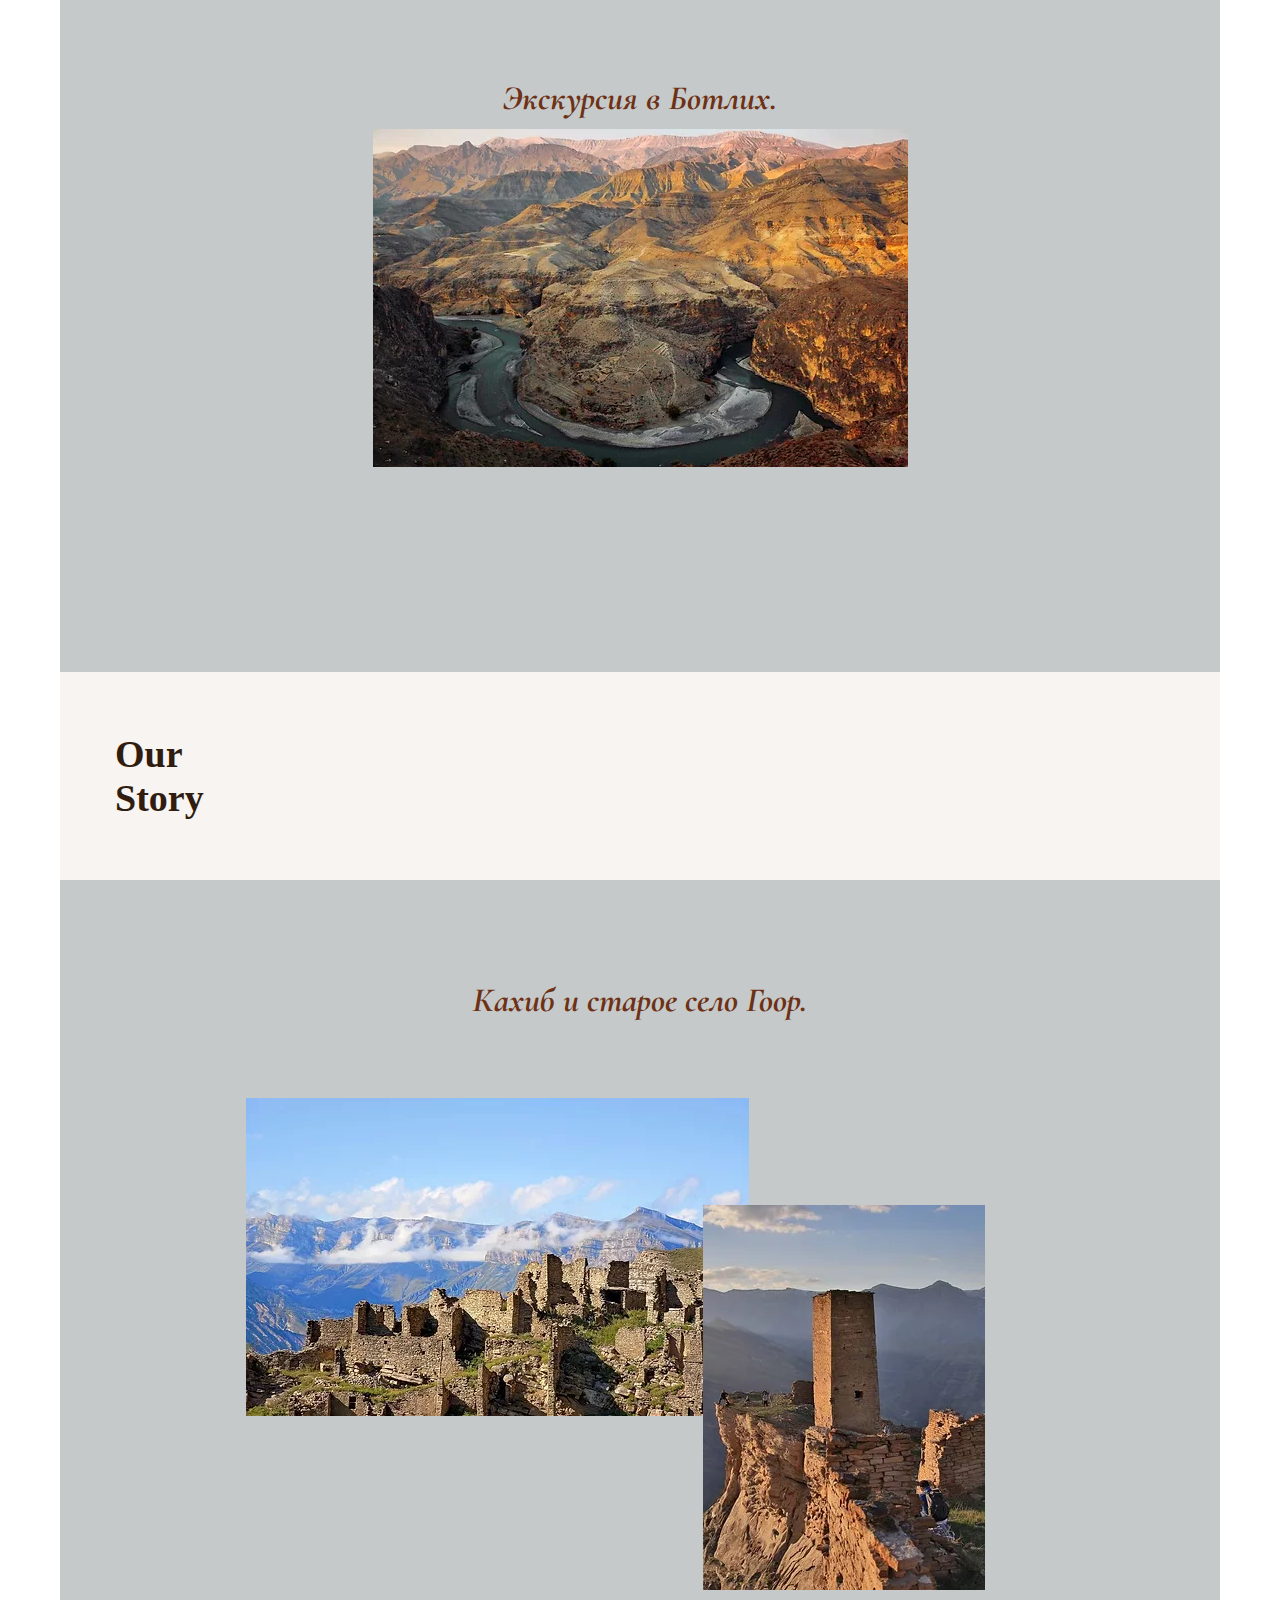
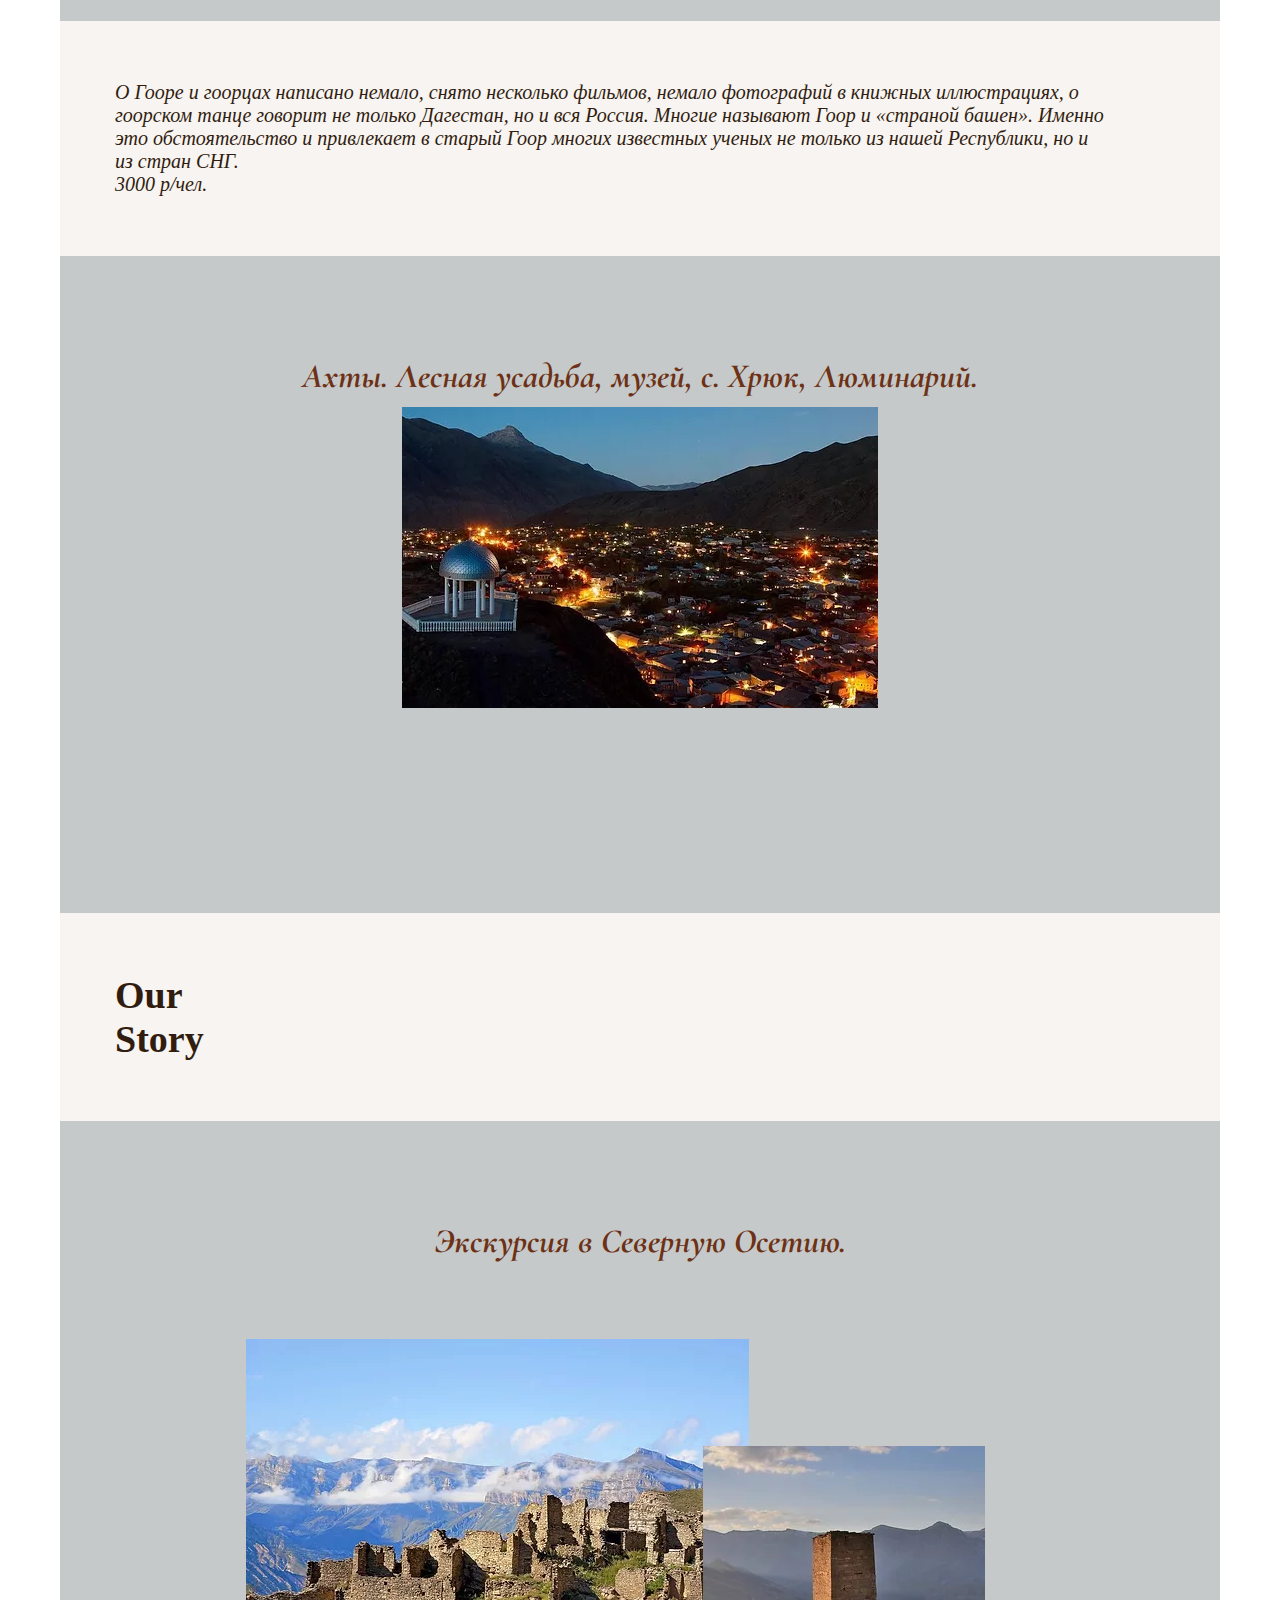
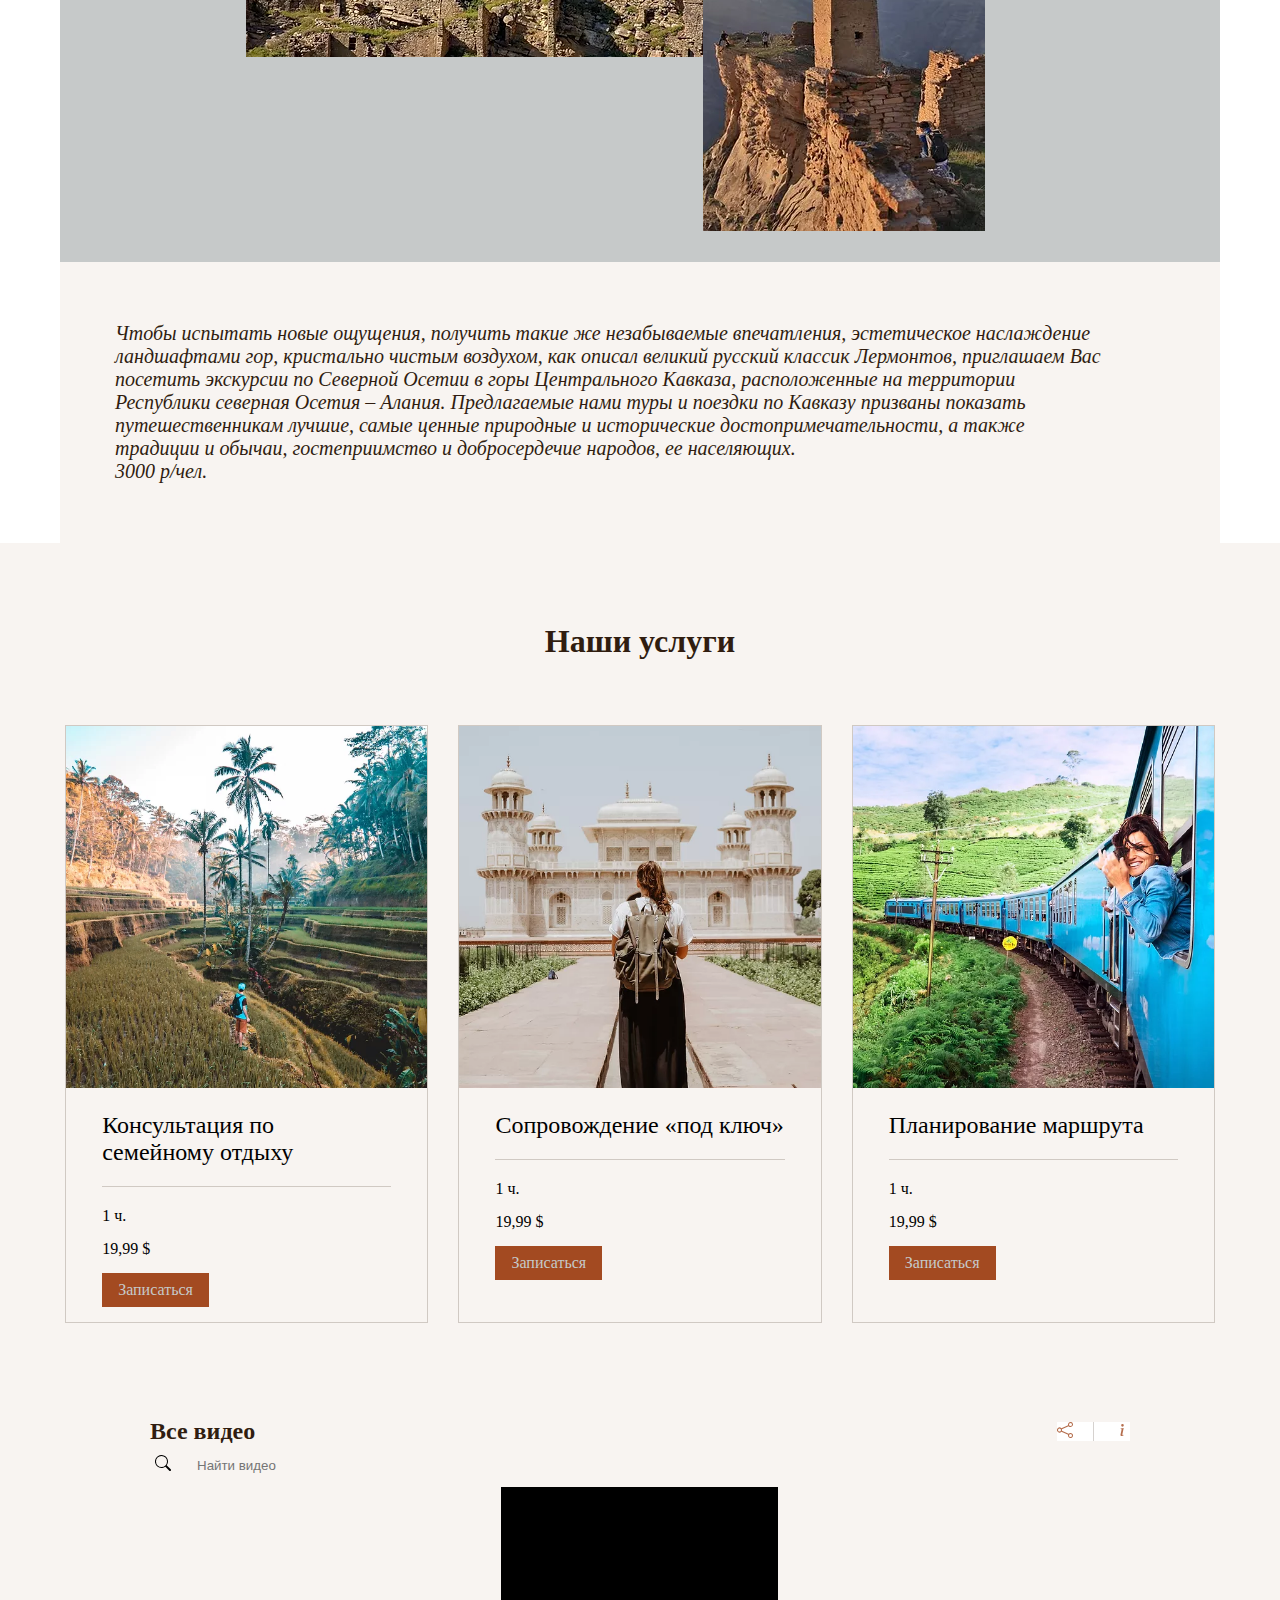
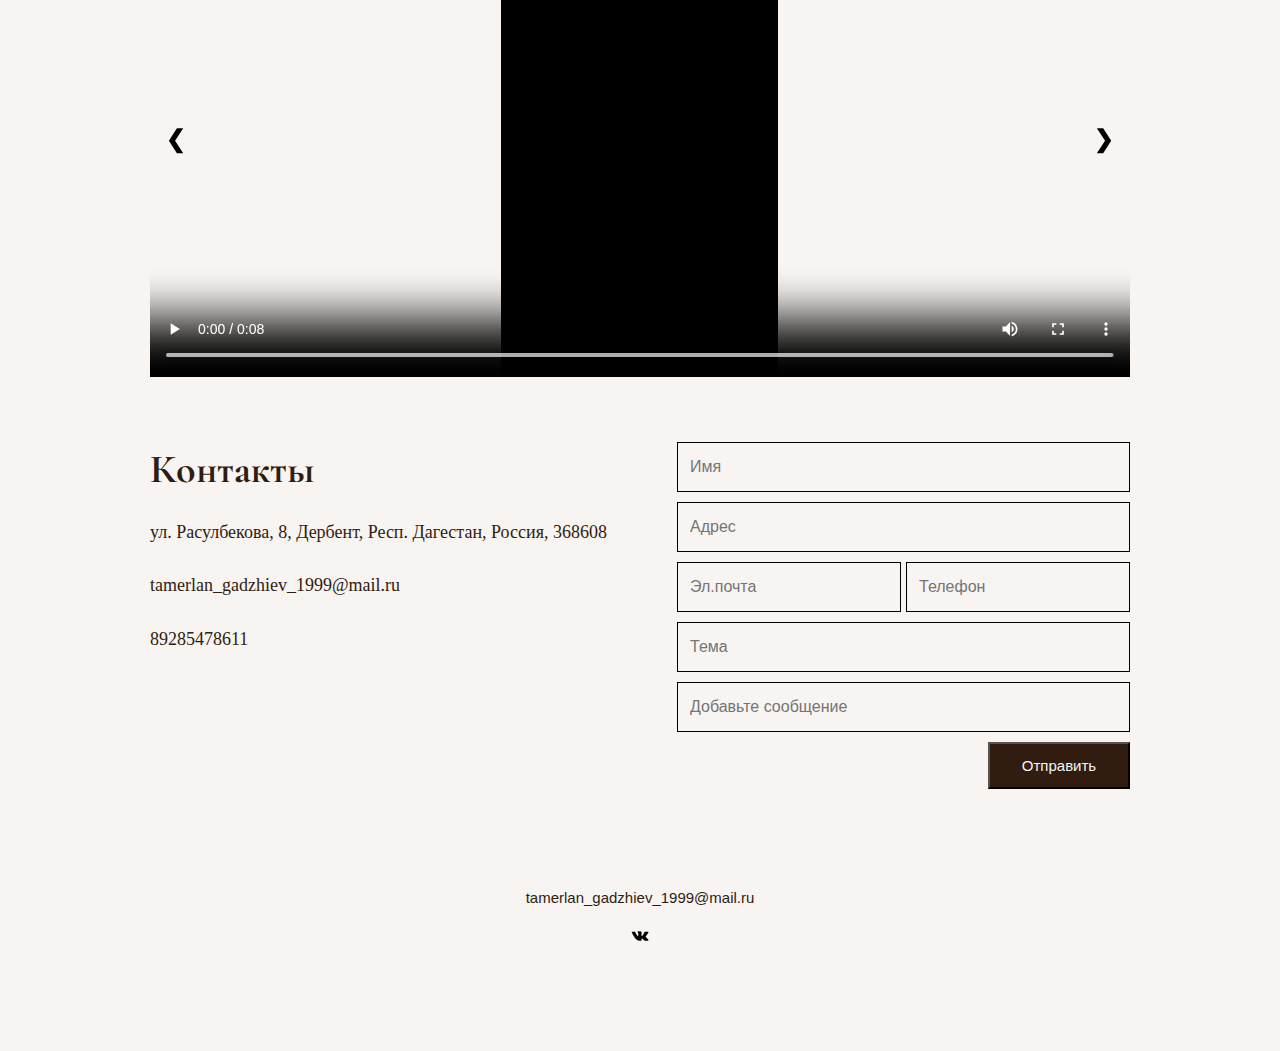
==== commit 626907d2: "Add files via upload" ====
--- a/index.html
+++ b/index.html
@@ -9,31 +9,34 @@
   <link href="https://fonts.googleapis.com/css2?family=Cormorant+Garamond:wght@600&family=Raleway:wght@200&display=swap"
     rel="stylesheet">
   <link rel="stylesheet" href="css/style.css">
+  <link rel="icon" type="image/png" href="img/calendar.png">
+  <script src="js/menu.js" defer></script>
+  <script src="js/slider.js" defer></script>
   <title>Главная | Wild Hills</title>
 </head>
 <body>
    <header class="header">
      <div class="container">
        <div class="header-logo">
-          <img src="img/logo.webp" alt="Logo Wild-Hills">
+          <a href="index.html"><img src="img/logo.webp" alt="Logo Wild-Hills"></a>
           <button class="menu-button">
-            <span class="menu-button-text">меню</span>
-            <img src="img/svg-files/frame_3.svg" alt="icon: burger-menu" class="menu-button-icon">
+            &#9776
           </button>
-          <!-- <button class="menu-close">
-            <span class="menu-close-text">закрыть</span>
-            <img src="img/svg-files/close_menu.svg" alt="icon: close-menu" class="menu-close-icon">
-          </button> -->
        </div>
         <hr>
-        <nav class="header-nav">
-          <ul class="menu">
-            <li class="header-menu__item"><a class="header-menu__link active" href="index.html">Главная</a></li>
-            <li class="header-menu__item"><a class="header-menu__link" href="rest.html">Отдых</a></li>
-            <li class="header-menu__item"><a class="header-menu__link" href="appoinment.html">Онлайн-запись</a></li>
-          </ul>
+        <div class="header-flex">
+          <button class="menu-close">
+            &times
+          </button>
+          <nav class="header-nav">
+              <ul class="menu">
+                <li class="header-menu__item"><a class="header-menu__link active" href="index.html">Главная</a></li>
+                <li class="header-menu__item"><a class="header-menu__link" href="rest.html">Отдых</a></li>
+                <li class="header-menu__item"><a class="header-menu__link" href="appoinment.html">Онлайн-запись</a></li>
+              </ul>
+          </nav>
           <div class="header-vk__link"><a href="https://vk.com/id335715864"><img src="img/vk.webp" alt="VK"></a></div>
-        </nav>
+        </div>
      </div>
    </header>
   <main class="pages-container">
@@ -367,6 +370,33 @@
               class="bi bi-share" viewBox="0 0 16 16"> <path d="M13.5 1a1.5 1.5 0 1 0 0 3 1.5 1.5 0 0 0 0-3zM11 2.5a2.5 2.5 0 1 1 .603 1.628l-6.718 3.12a2.499 2.499 0 0 1 0 1.504l6.718 3.12a2.5 2.5 0 1 1-.488.876l-6.718-3.12a2.5 2.5 0 1 1 0-3.256l6.718-3.12A2.5 2.5 0 0 1 11 2.5zm-8.5 4a1.5 1.5 0 1 0 0 3 1.5 1.5 0 0 0 0-3zm11 5.5a1.5 1.5 0 1 0 0 3 1.5 1.5 0 0 0 0-3z"/></svg></button>
           <button class="all-video-btn"><svg xmlns="http://www.w3.org/2000/svg" width="16" height="16" fill="currentColor" class="bi bi-info-lg"
             viewBox="0 0 16 16"><path d="m9.708 6.075-3.024.379-.108.502.595.108c.387.093.464.232.38.619l-.975 4.577c-.255 1.183.14 1.74 1.067 1.74.72 0 1.554-.332 1.933-.789l.116-.549c-.263.232-.65.325-.905.325-.363 0-.494-.255-.402-.704l1.323-6.208Zm.091-2.755a1.32 1.32 0 1 1-2.64 0 1.32 1.32 0 0 1 2.64 0Z"/></svg></button>
+        </div>
+      </div>
+      <div class="all-videos">
+        <div class="all-videos-search">
+          <div class="icon-search">
+            <img src="img/svg-files/search.svg" alt="search">
+          </div>
+          <input type="search" placeholder="Найти видео">
+        </div>
+        <div class="all-video-slides">
+          <div class="all-video-slide">
+            <video tabindex="-1" disablepictureinpicture style width="100%" height="490px"  controls>
+              <source src="video/video1.mp4" type="video/mp4">
+            </video>
+          </div>
+          <div class="all-video-slide">
+            <video tabindex="-1" disablepictureinpicture style width="100%" height="490px" controls>
+              <source src="video/video2.mp4" type="video/mp4">
+            </video>
+          </div>
+          <div class="all-video-slide">
+            <video tabindex="-1" disablepictureinpicture style width="100%" height="490px" controls>
+              <source src="video/video3.mp4" type="video/mp4">
+            </video>
+          </div>
+          <a class="prev">&#10094;</a>
+          <a class="next">&#10095;</a>
         </div>
       </div>
     </div>
--- a/css/style.css
+++ b/css/style.css
@@ -5,6 +5,7 @@
 }
 body {
   font-family: 'Cormorant Garamond', serif;
+  overflow: auto;
 }
 hr {
   border: none;
@@ -24,19 +25,25 @@
   text-align: center;
   margin-bottom: 15px;
 }
-.header-nav {
+.header-flex {
   display: flex;
   align-items: center;
   font-family: 'Raleway', sans-serif;
 }
-.header-nav .menu {
+.header-nav {
+  margin: 0 auto;
+}
+.menu {
   display: flex;
   margin: 0 auto;
 }
 .menu-button {
   display: none;
 }
-.header-nav .menu .header-menu__item .active {
+.menu-close {
+  display: none;
+}
+.menu .header-menu__item .active {
   color: #bda6c1;
 }
 .header-menu__item {
@@ -257,6 +264,60 @@
   color: rgba(163, 74, 33, 0.8);
   font-size: 24px;
   cursor: pointer;
+}
+.all-video-main {
+  margin-top: 20px;
+}
+.all-videos-search {
+  padding: 0 5px;
+  display: flex;
+  align-items: center;
+}
+.all-videos-search:hover {
+  background-color:rgba(48, 29, 16, 0.1)
+}
+.all-videos-search input[type = search] {
+  border: none;
+  background: transparent;
+  outline: none;
+  color: rgb(48, 29, 16);
+  font-style: normal;
+  font-weight: normal;
+  width: 100%;
+  margin: 0;
+  line-height: 42px;
+  height: 42px;
+  padding: 0 26px;
+  box-sizing: border-box;
+}
+
+.all-video-slides {
+  position: relative;
+}
+
+.all-video-slide {
+  display: none;
+}
+.prev, .next {
+  position: absolute;
+  cursor: pointer;
+  padding: 16px;
+  font-weight: bold;
+  font-size: 24px;
+  transition: 0.6s ease;
+  border-radius: 0 3px 3px 0;
+  user-select: none;
+  top: 45%;
+}
+.prev:hover,
+.next:hover {
+  background-color: rgba(0, 0, 0, 0.8);
+}
+.prev {
+  left: 0;
+}
+.next {
+  right: 0;
 }
 
 /* Contacts */
@@ -417,7 +478,13 @@
     margin-top: 20px;
   }
   .all-video-container {
-    max-width: 600px;
+    max-width: 650px;
+  }
+  .all-video-slides {
+
+  }
+  .all-video-slide video {
+    height: 400px;
   }
 }
 
@@ -442,7 +509,7 @@
     height: 300px;
   }
   .all-video-container {
-    max-width: 300px;
+    max-width: 560px;
   }
   .contacts-cols {
     display: block;
@@ -456,38 +523,30 @@
   .contact-btn {
     float: unset;
   }
-}
-
-@media (max-width: 640px) {
-  .travel-title {
-    font-size: 42px;
-  }
-  .content-image img {
-    width: 350px;
-  }
-}
+  .all-video-slide video {
+    height: 300px;
+  }
+}
+
 
 @media (max-width: 550px) {
-  /* .header {
+  .header-flex {
+    display: block;
+  }
+  .menu {
     position: fixed;
+    top: 0;
     left: 0;
-    top: 0;
+    z-index: 9;
     width: 100%;
     height: 100%;
-    background-color: #fff;
-    z-index: 9;
-  } */
-  .header-logo {
+    background-color: rgba(248, 244, 241);
     display: flex;
-    justify-content: space-between;
     align-items: center;
-    margin-left: auto;
-  }
-  .header-logo img {
-    display: block;
-  }
-  .header-nav .menu {
-    display: none;
+    flex-direction: column;
+    transform: translateX(100%);
+    transition: transform 0.4s;
+    padding-top: 80px;
   }
   .menu-button {
     display: flex;
@@ -495,11 +554,147 @@
     justify-content: center;
     padding: 10px;
     border: none;
-    background-color: #000;
-    color: #ffffff;
+    color: #000;
+    background-color: rgba(248, 244, 241);
+    font-size: 30px;
     cursor: pointer;
   }
-  .menu-button-text {
-    margin-right: 10px;
+  .menu-close {
+    position: fixed;
+    right: 25px;
+    top: 25px;
+    display: flex;
+    align-items: center;
+    z-index: 10;
+    background-color: rgba(248, 244, 241);
+    border: none;
+    font-size: 50px;
+    cursor: pointer;
+    transform: translateX(200%);
+    transition: transform 0.4s;
+  }
+  .is-active {
+    transform: translateX(0);
+  }
+  .no-scroll {
+    overflow: hidden;
+  }
+  .header-logo {
+    display: flex;
+    justify-content: space-between;
+    align-items: center;
+    margin-left: auto;
+  }
+  .header-logo img {
+    display: block;
+    width: 45px;
+    height: 49px;
+  }
+  .header-vk__link {
+    margin: 5px;
+  }
+} 
+
+@media (max-width: 530px) {
+  .container {
+    max-width: 450px;
+  }
+}
+
+@media (max-width: 500px) {
+  .content-container {
+    width: unset;
+    max-width: 420px;
+  }
+  .content-title {
+    font-size: 24px;
+  }
+  .content-image img {
+    width: 380px;
+  }
+  .content-information {
+    padding: 10px 0;
+    font-size: 18px;
+  }
+  .service-btn {
+    width: 100%;
+    padding: 10px 16px;
+  }
+}
+
+@media (max-width: 480px) {
+  .container {
+    max-width: 400px;
+  }
+}
+
+@media (max-width: 450px) {
+  .bg-tree {
+    height: 200px;
+  }
+  .bg-tree-img {
+    width: 100%;
+    height: 200px;
+  }
+  .content-container {
+    width: unset;
+    max-width: 350px;
+  }
+  .content-title {
+    font-size: 24px;
+  }
+  .content-image img {
+    width: 300px;
+  }
+  .content-information {
+    padding: 10px 0;
+    font-size: 18px;
+  }
+  .service-btn {
+    width: 100%;
+    padding: 10px 16px;
+  }
+}
+
+@media (max-width: 420px) {
+  .container {
+    max-width: 320px;
+  }
+  .services-container {
+    width: calc(100% - 0px - 0px);
+  }
+  .content-container {
+    width: unset;
+    max-width: 320px;
+  }
+  .content-information {
+    padding: 5px 5px;
+    font-size: 18px;
+  }
+}
+
+@media (max-width: 350px) {
+  .container {
+    max-width: 280px;
+  }
+  .services-container {
+    width: calc(100% - 0px - 0px);
+  }
+  .content-container {
+    width: unset;
+    max-width: 300px;
+  }
+  .content-image img {
+    width: 270px;
+  }
+  .content-information {
+    padding: 5px 5px;
+    font-size: 18px;
+  }
+  .all-video-container {
+    max-width: 260px;
+  }
+  .contacts-container {
+    max-width: 260px;
   }
 }